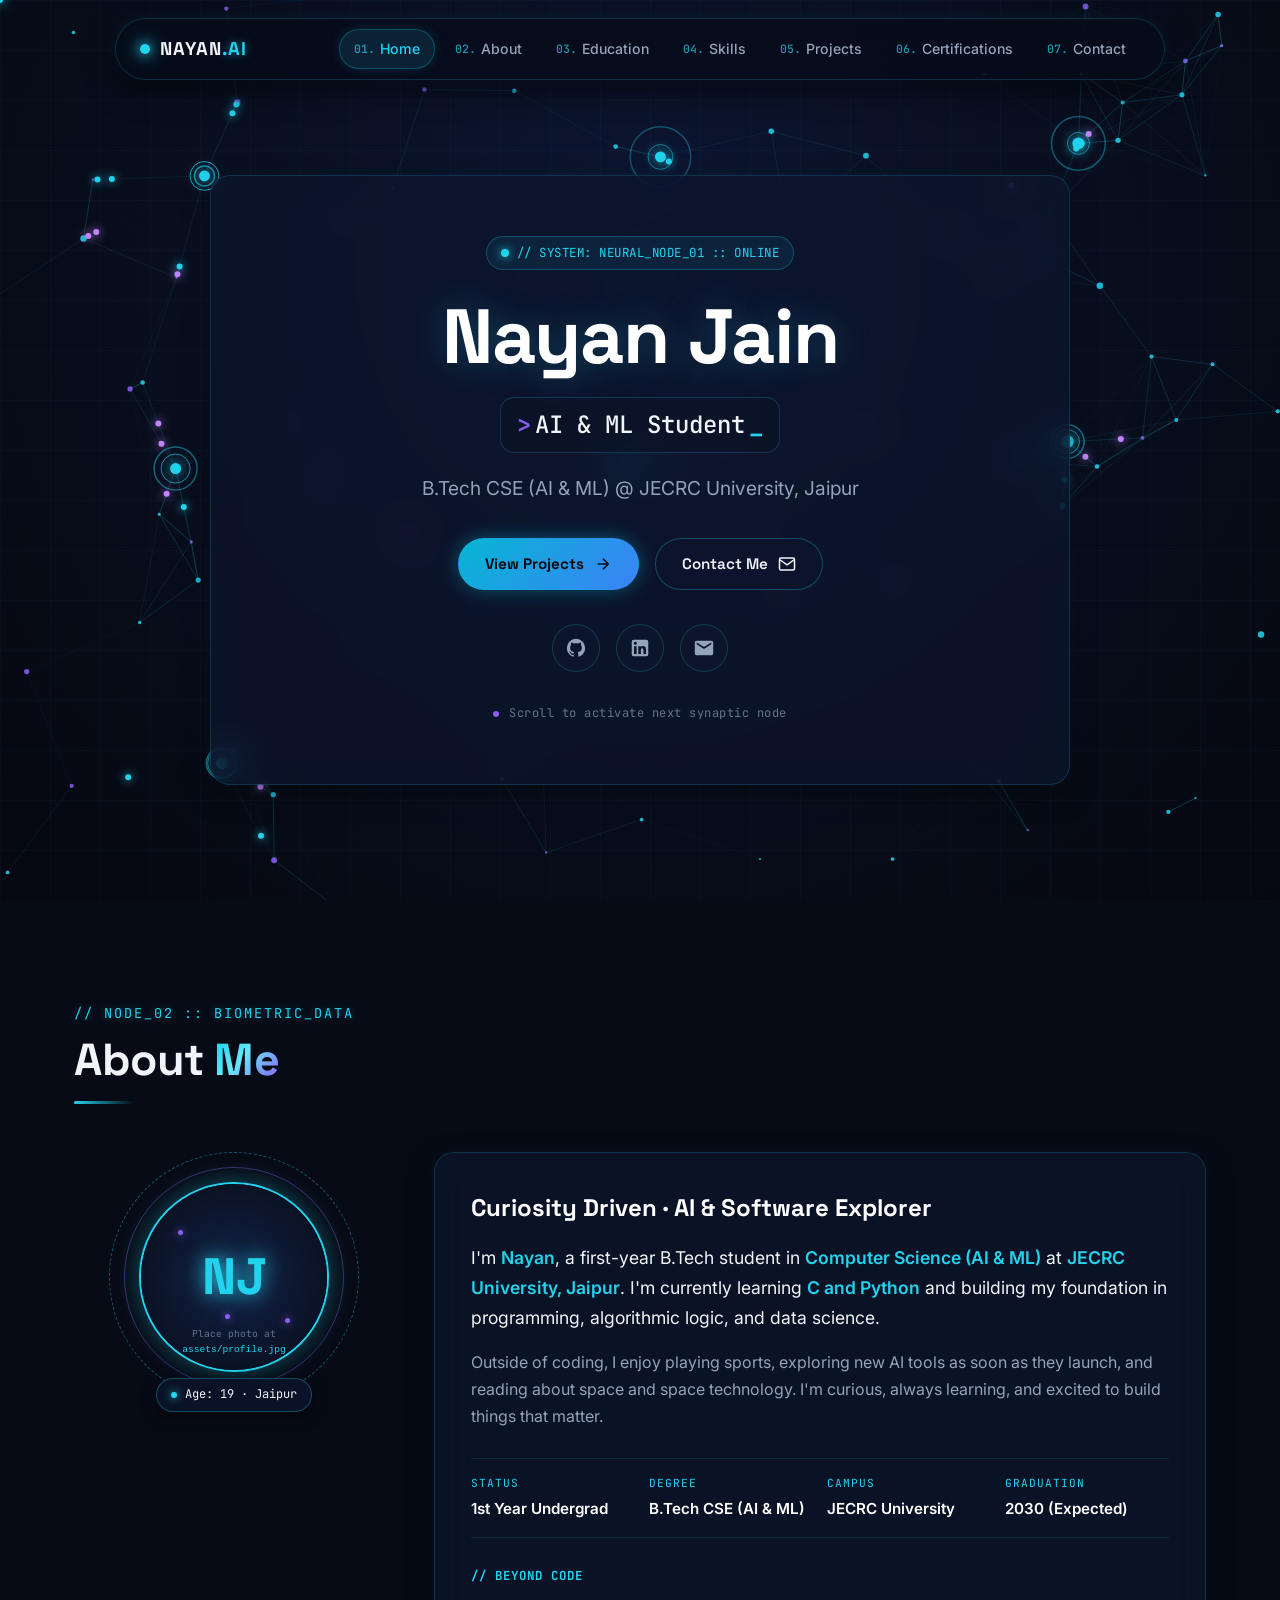
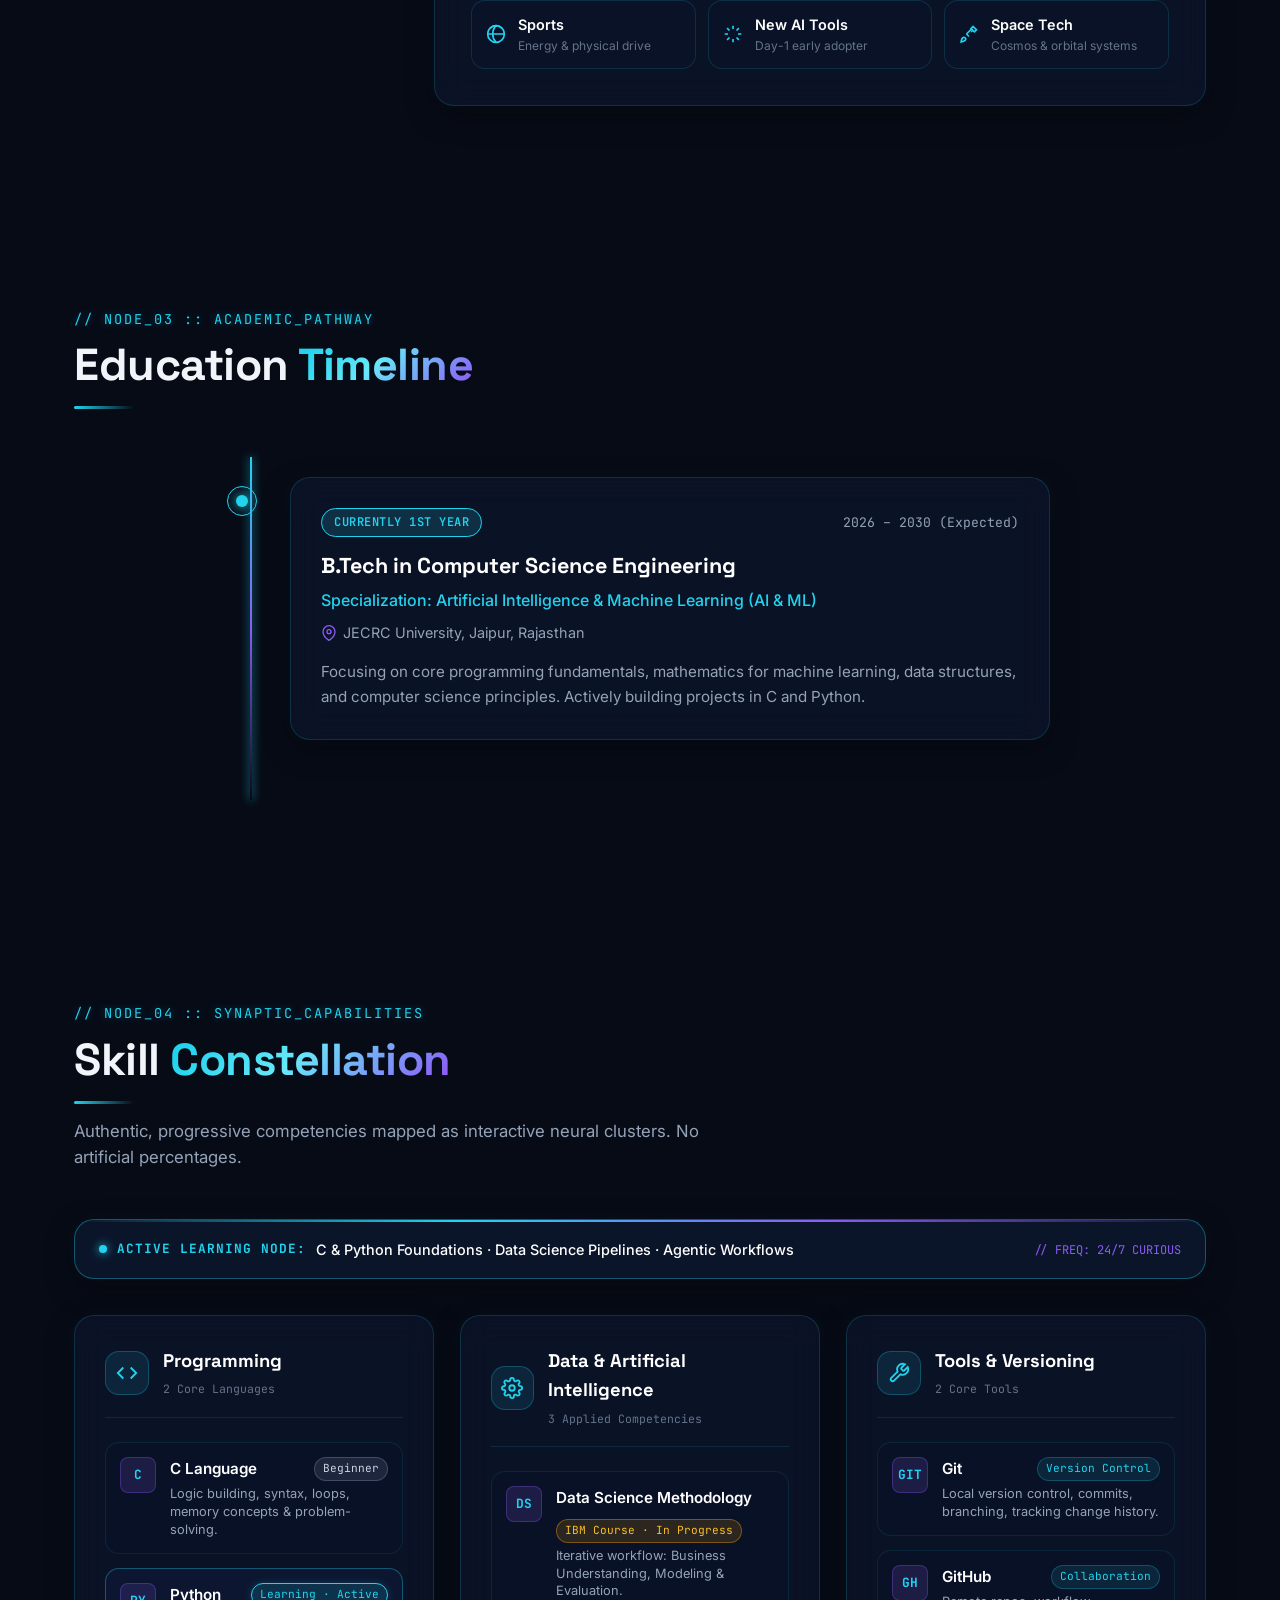
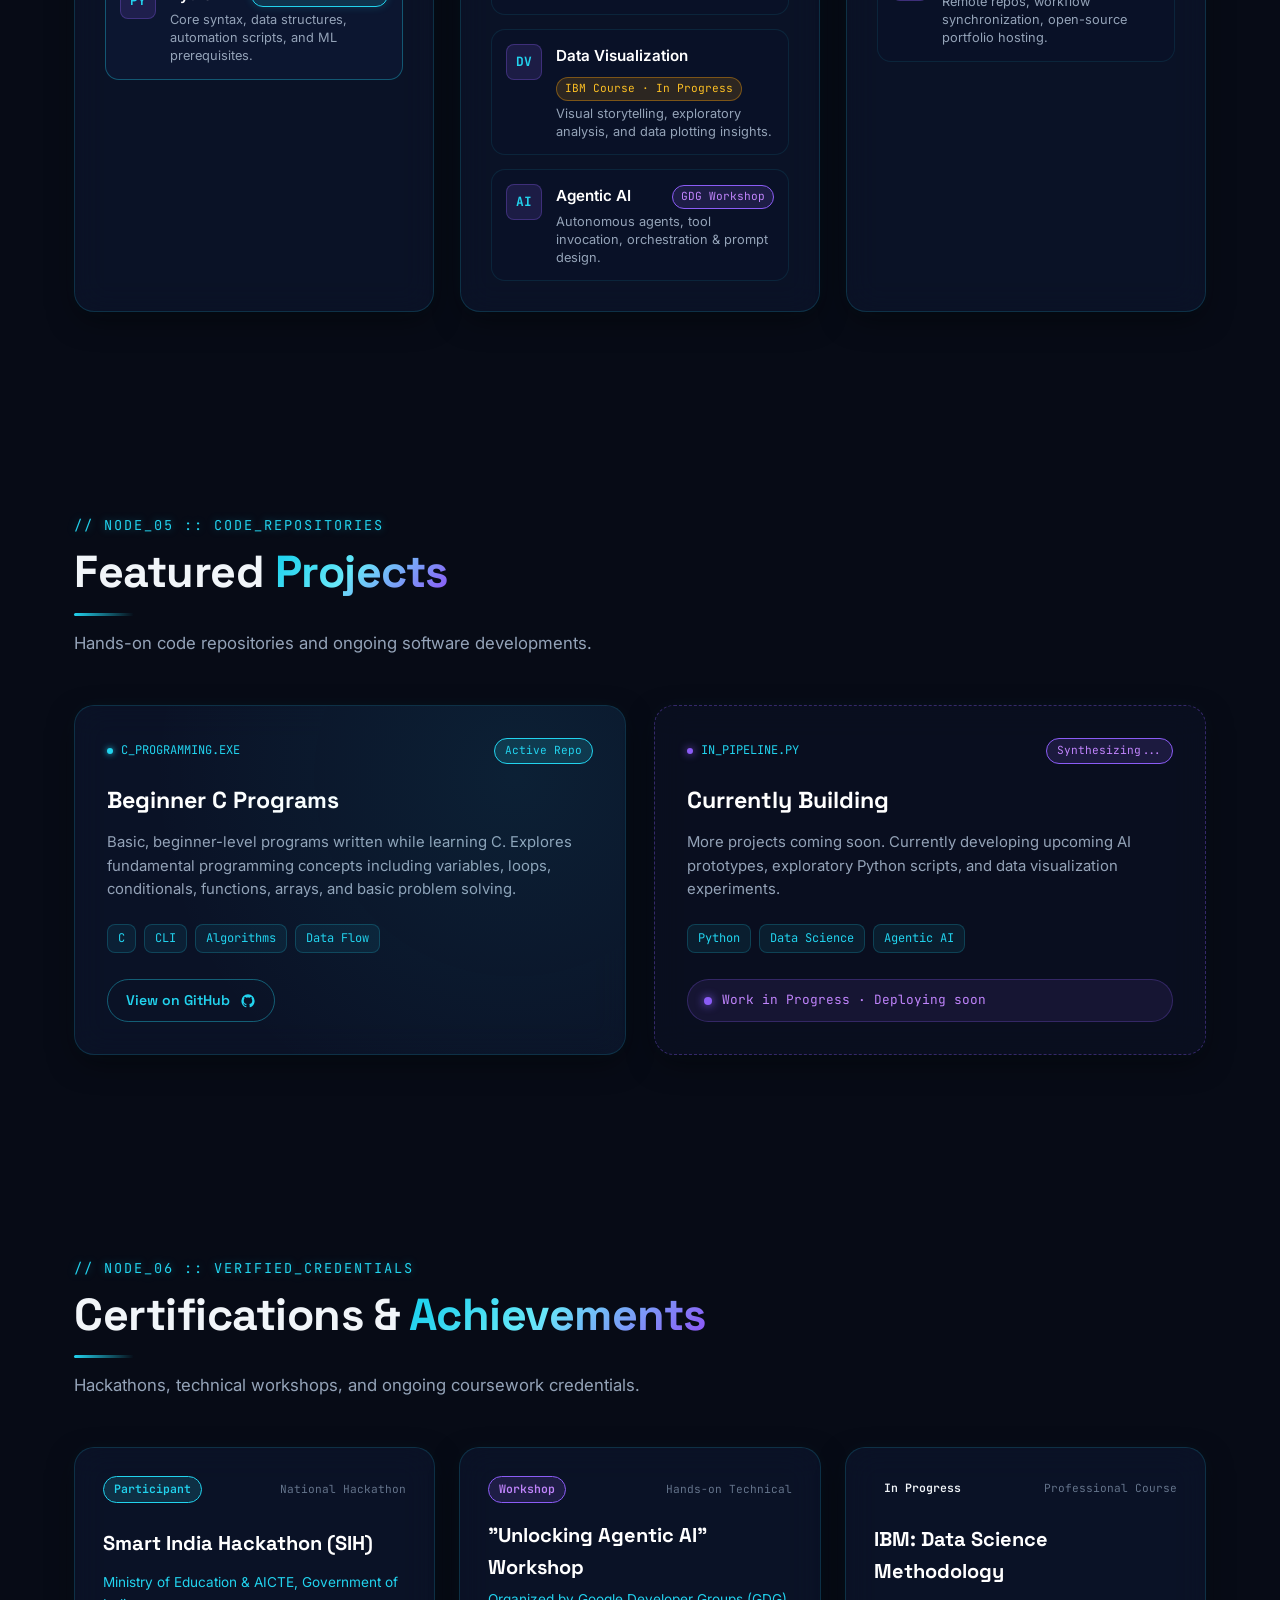
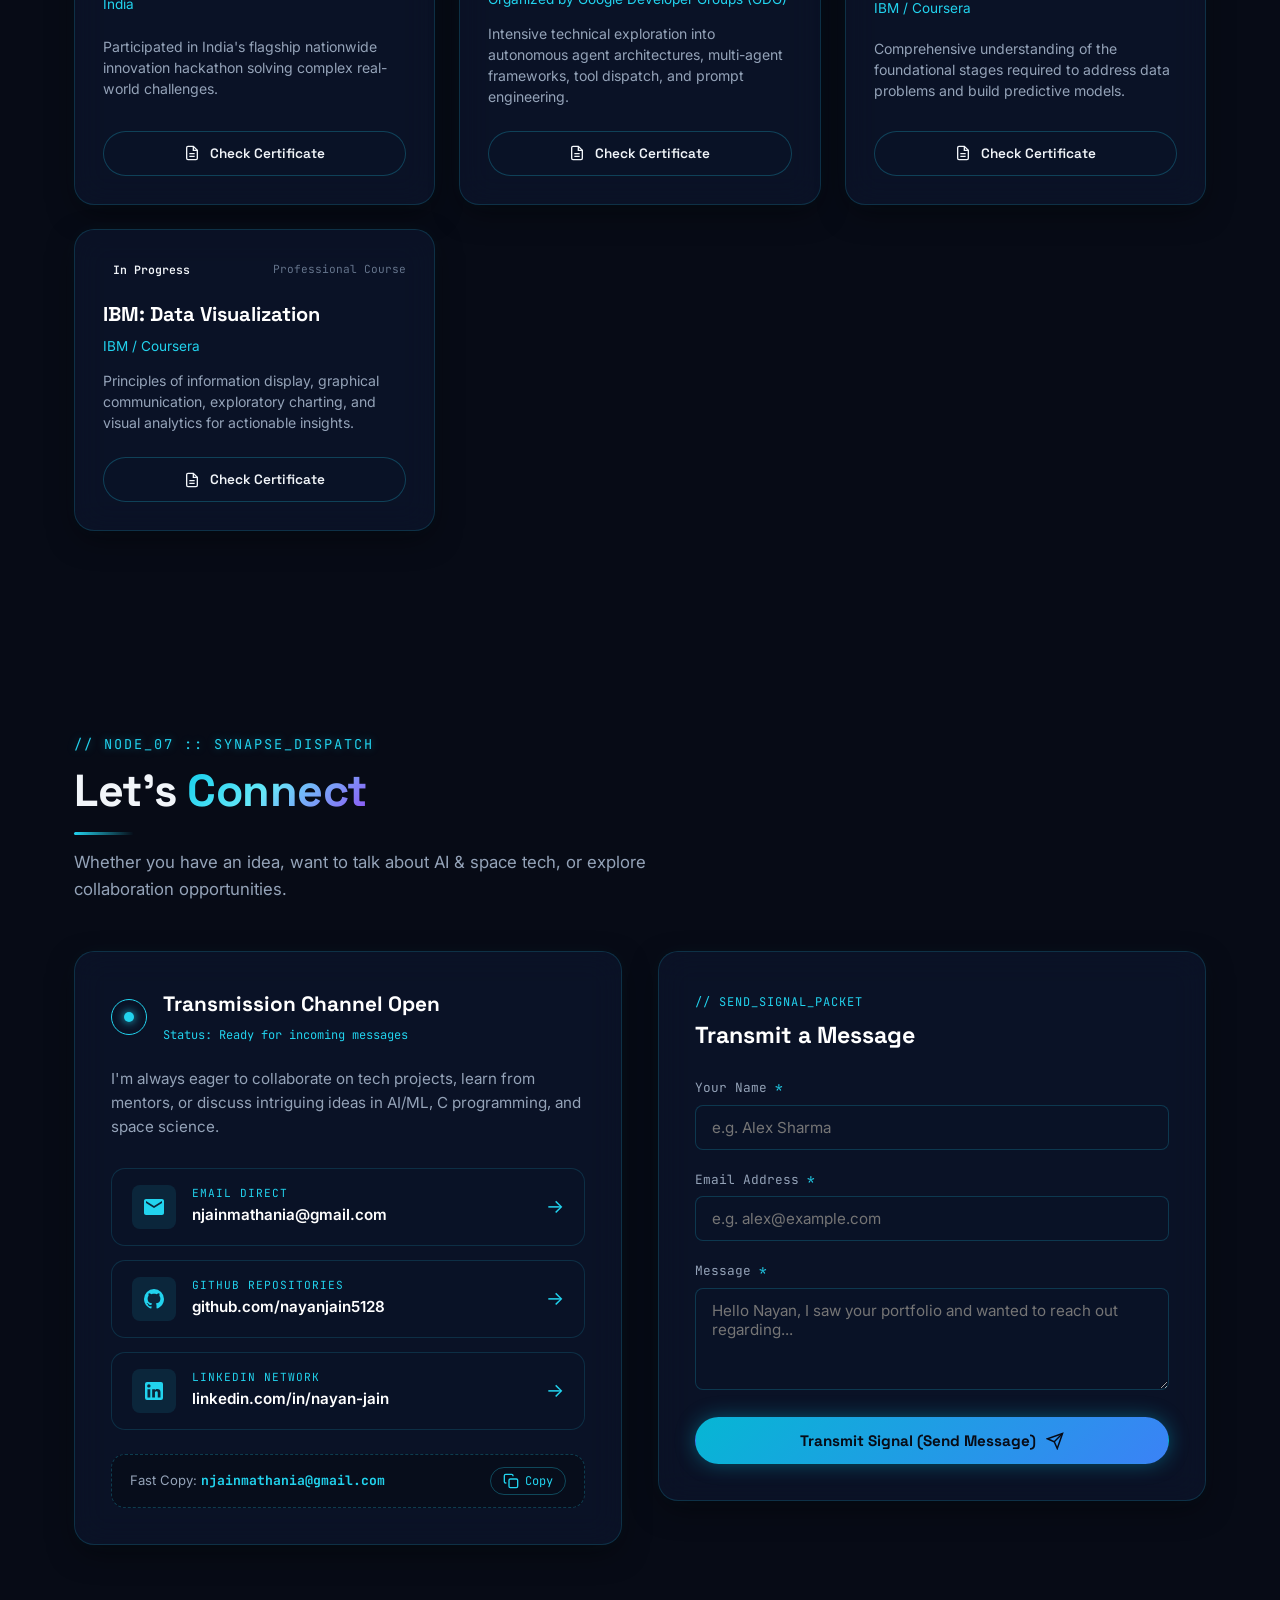
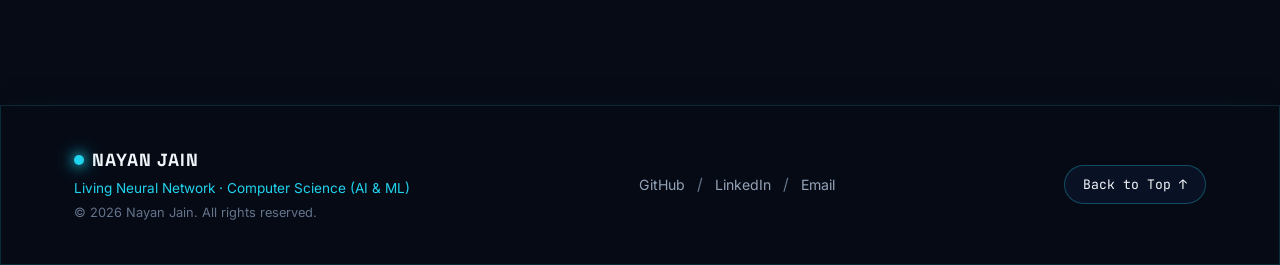
==== index.html @ 54b4a130 "Add files via upload" ====
<!DOCTYPE html>
<html lang="en">
<head>
  <meta charset="UTF-8">
  <meta name="viewport" content="width=device-width, initial-scale=1.0">
  <title>Nayan Jain | AI &amp; ML Student Portfolio</title>
  
  <!-- SEO & Meta Tags -->
  <meta name="description" content="Personal portfolio of Nayan Jain, 1st-year B.Tech CSE (AI &amp; ML) student at JECRC University, Jaipur. Exploring C, Python, Agentic AI, and Neural Networks.">
  <meta name="keywords" content="Nayan Jain, Portfolio, AI, Machine Learning, Python, C, JECRC University, Jaipur, Neural Network, Agentic AI">
  <meta name="author" content="Nayan Jain">
  <meta name="theme-color" content="#070b16">
  
  <!-- Open Graph / Facebook / LinkedIn -->
  <meta property="og:type" content="website">
  <meta property="og:url" content="https://nayanjain5128.github.io/">
  <meta property="og:title" content="Nayan Jain | AI &amp; ML Student Portfolio">
  <meta property="og:description" content="Living Neural Network Portfolio of Nayan Jain — First-year B.Tech CSE (AI &amp; ML) at JECRC University, Jaipur.">
  <meta property="og:image" content="assets/favicon.svg">

  <!-- Twitter Card -->
  <meta name="twitter:card" content="summary_large_image">
  <meta name="twitter:title" content="Nayan Jain | AI &amp; ML Student Portfolio">
  <meta name="twitter:description" content="Living Neural Network Portfolio of Nayan Jain — First-year B.Tech CSE (AI &amp; ML) at JECRC University, Jaipur.">
  <meta name="twitter:image" content="assets/favicon.svg">

  <!-- Favicon -->
  <link rel="icon" type="image/svg+xml" href="assets/favicon.svg">

  <!-- Google Fonts: Space Grotesk, Inter, JetBrains Mono -->
  <link rel="preconnect" href="https://fonts.googleapis.com">
  <link rel="preconnect" href="https://fonts.gstatic.com" crossorigin>
  <link href="https://fonts.googleapis.com/css2?family=Inter:wght@300;400;500;600;700&family=JetBrains+Mono:wght@400;500;600&family=Space+Grotesk:wght@500;600;700&display=swap" rel="stylesheet">

  <!-- Main Stylesheet -->
  <link rel="stylesheet" href="style.css">
</head>
<body class="loading-active">

  <!-- ACCESSIBILITY: Skip Link for keyboard navigation -->
  <a href="#main-content" class="skip-link">Skip to main content</a>

  <!-- PRELOADER: Nodes connect to form "NJ" initials -->
  <div id="preloader" class="preloader" role="dialog" aria-modal="true" aria-label="Loading portfolio neural matrix">
    <div class="preloader-content">
      <div class="preloader-canvas-wrapper">
        <canvas id="preloader-canvas" width="320" height="200" aria-label="Neural nodes connecting to form NJ"></canvas>
      </div>
      <div class="preloader-status">
        <span class="pulse-indicator"></span>
        <span id="preloader-text" class="status-text">INITIALIZING SYNAPTIC MATRIX...</span>
      </div>
      <div class="preloader-bar-bg">
        <div id="preloader-progress" class="preloader-progress-bar"></div>
      </div>
      <button id="skip-preloader-btn" class="skip-preloader-btn" aria-label="Skip preloader animation">Skip Intro</button>
    </div>
  </div>

  <!-- CUSTOM CURSOR (Desktop only) -->
  <div id="cursor-dot" class="cursor-dot" aria-hidden="true"></div>
  <div id="cursor-ring" class="cursor-ring" aria-hidden="true"></div>

  <!-- NEURAL BACKGROUND CANVAS -->
  <canvas id="neural-canvas" class="neural-canvas" aria-hidden="true"></canvas>

  <!-- FLOATING GLASS NAVBAR -->
  <header class="navbar-wrapper">
    <nav class="navbar glass-panel" aria-label="Main Navigation">
      <a href="#home" class="nav-brand" aria-label="Nayan Jain Portfolio Home">
        <span class="brand-neural-node" aria-hidden="true"></span>
        <span class="brand-text">NAYAN<span class="brand-accent">.AI</span></span>
      </a>

      <!-- Desktop Nav Items -->
      <ul class="nav-links" id="desktop-nav-links">
        <li><a href="#home" class="nav-link active" data-section="home"><span class="nav-index">01.</span>Home</a></li>
        <li><a href="#about" class="nav-link" data-section="about"><span class="nav-index">02.</span>About</a></li>
        <li><a href="#education" class="nav-link" data-section="education"><span class="nav-index">03.</span>Education</a></li>
        <li><a href="#skills" class="nav-link" data-section="skills"><span class="nav-index">04.</span>Skills</a></li>
        <li><a href="#projects" class="nav-link" data-section="projects"><span class="nav-index">05.</span>Projects</a></li>
        <li><a href="#certifications" class="nav-link" data-section="certifications"><span class="nav-index">06.</span>Certifications</a></li>
        <li><a href="#contact" class="nav-link" data-section="contact"><span class="nav-index">07.</span>Contact</a></li>
      </ul>

      <!-- Active Node Tracker Indicator on Navbar -->
      <div class="nav-indicator" id="nav-indicator" aria-hidden="true"></div>

      <!-- Mobile Menu Toggle Button -->
      <button id="mobile-menu-toggle" class="mobile-toggle-btn" aria-expanded="false" aria-controls="mobile-nav-menu" aria-label="Toggle navigation menu">
        <span class="hamburger-bar top-bar"></span>
        <span class="hamburger-bar mid-bar"></span>
        <span class="hamburger-bar bot-bar"></span>
      </button>
    </nav>
  </header>

  <!-- MOBILE FULL-SCREEN MENU OVERLAY -->
  <div id="mobile-nav-menu" class="mobile-menu" aria-hidden="true">
    <div class="mobile-menu-backdrop"></div>
    <div class="mobile-menu-inner">
      <div class="mobile-menu-header">
        <span class="mobile-menu-tag">// NEURAL NAVIGATION</span>
      </div>
      <ul class="mobile-links">
        <li><a href="#home" class="mobile-link" data-section="home"><span class="nav-index">01.</span>Home</a></li>
        <li><a href="#about" class="mobile-link" data-section="about"><span class="nav-index">02.</span>About Me</a></li>
        <li><a href="#education" class="mobile-link" data-section="education"><span class="nav-index">03.</span>Education</a></li>
        <li><a href="#skills" class="mobile-link" data-section="skills"><span class="nav-index">04.</span>Skills</a></li>
        <li><a href="#projects" class="mobile-link" data-section="projects"><span class="nav-index">05.</span>Projects</a></li>
        <li><a href="#certifications" class="mobile-link" data-section="certifications"><span class="nav-index">06.</span>Certifications</a></li>
        <li><a href="#contact" class="mobile-link" data-section="contact"><span class="nav-index">07.</span>Contact</a></li>
      </ul>
      <div class="mobile-menu-footer">
        <div class="mobile-socials">
          <a href="https://github.com/nayanjain5128" target="_blank" rel="noopener noreferrer" aria-label="GitHub">
            <svg class="icon" viewBox="0 0 24 24" width="20" height="20" fill="currentColor"><path d="M12 2A10 10 0 0 0 2 12c0 4.42 2.87 8.17 6.84 9.5.5.08.66-.23.66-.5v-1.69c-2.77.6-3.36-1.34-3.36-1.34-.46-1.16-1.11-1.47-1.11-1.47-.91-.62.07-.6.07-.6 1 .07 1.53 1.03 1.53 1.03.87 1.52 2.34 1.07 2.91.83.1-.65.35-1.09.63-1.34-2.22-.25-4.55-1.11-4.55-4.92 0-1.11.38-2 1.03-2.71-.1-.25-.45-1.29.1-2.64 0 0 .84-.27 2.75 1.02.79-.22 1.65-.33 2.5-.33.85 0 1.71.11 2.5.33 1.91-1.29 2.75-1.02 2.75-1.02.55 1.35.2 2.39.1 2.64.65.71 1.03 1.6 1.03 2.71 0 3.82-2.34 4.66-4.57 4.91.36.31.69.92.69 1.85V21c0 .27.16.59.67.5C19.14 20.16 22 16.42 22 12A10 10 0 0 0 12 2z"/></svg>
          </a>
          <a href="https://www.linkedin.com/in/nayan-jain-b10787413" target="_blank" rel="noopener noreferrer" aria-label="LinkedIn">
            <svg class="icon" viewBox="0 0 24 24" width="20" height="20" fill="currentColor"><path d="M19 3a2 2 0 0 1 2 2v14a2 2 0 0 1-2 2H5a2 2 0 0 1-2-2V5a2 2 0 0 1 2-2h14m-.5 15.5v-5.3a3.26 3.26 0 0 0-3.26-3.26c-.85 0-1.84.52-2.28 1.3v-1.11h-2.79v8.37h2.79v-4.93c0-.77.62-1.4 1.39-1.4a1.4 1.4 0 0 1 1.4 1.4v4.93h2.75M6.88 8.56a1.68 1.68 0 0 0 1.68-1.68c0-.93-.75-1.69-1.68-1.69a1.69 1.69 0 0 0-1.69 1.69c0 .93.76 1.68 1.69 1.68m1.39 9.94v-8.37H5.5v8.37h2.77z"/></svg>
          </a>
          <a href="mailto:njainmathania@gmail.com" aria-label="Email Nayan">
            <svg class="icon" viewBox="0 0 24 24" width="20" height="20" fill="currentColor"><path d="M20 4H4c-1.1 0-1.99.9-1.99 2L2 18c0 1.1.9 2 2 2h16c1.1 0 2-.9 2-2V6c0-1.1-.9-2-2-2zm0 4l-8 5-8-5V6l8 5 8-5v2z"/></svg>
          </a>
        </div>
        <p class="mobile-status">// JECRC UNIVERSITY · AI &amp; ML</p>
      </div>
    </div>
  </div>

  <!-- MAIN CONTENT CONTAINER -->
  <main id="main-content">

    <!-- ================================================================= -->
    <!-- 1. HOME SECTION                                                   -->
    <!-- Note: Do NOT mention achievements or certificates in this section -->
    <!-- ================================================================= -->
    <section id="home" class="section section-home" data-hub-id="home" aria-labelledby="hero-title">
      <div class="container hero-container">
        <div class="hero-content glass-panel" data-tilt>
          
          <div class="terminal-badge">
            <span class="live-pulse"></span>
            <span class="terminal-mono">// SYSTEM: NEURAL_NODE_01 :: ONLINE</span>
          </div>

          <h1 id="hero-title" class="hero-headline">
            <span class="glitch-text" data-text="Nayan Jain">Nayan Jain</span>
          </h1>

          <!-- Dynamic Typing Animation Line -->
          <div class="hero-typing-box" aria-live="polite">
            <span class="typing-prompt">&gt; </span>
            <span id="typing-text" class="typing-text">AI &amp; ML Student</span>
            <span class="typing-cursor" aria-hidden="true">_</span>
          </div>

          <!-- Hero Subtitle -->
          <p class="hero-subline">
            B.Tech CSE (AI &amp; ML) @ JECRC University, Jaipur
          </p>

          <!-- Action Buttons -->
          <div class="hero-actions">
            <a href="#projects" class="btn btn-primary magnetic-btn">
              <span class="btn-text">View Projects</span>
              <svg class="btn-icon" viewBox="0 0 24 24" width="18" height="18" fill="none" stroke="currentColor" stroke-width="2"><path d="M5 12h14M12 5l7 7-7 7"/></svg>
            </a>
            <a href="#contact" class="btn btn-secondary magnetic-btn">
              <span class="btn-text">Contact Me</span>
              <svg class="btn-icon" viewBox="0 0 24 24" width="18" height="18" fill="none" stroke="currentColor" stroke-width="2"><path d="M4 4h16c1.1 0 2 .9 2 2v12c0 1.1-.9 2-2 2H4c-1.1 0-2-.9-2-2V6c0-1.1.9-2 2-2z"/><polyline points="22,6 12,13 2,6"/></svg>
            </a>
          </div>

          <!-- Social Icon Links -->
          <div class="hero-socials">
            <a href="https://github.com/nayanjain5128" target="_blank" rel="noopener noreferrer" class="social-icon-btn" aria-label="GitHub Profile">
              <svg class="icon" viewBox="0 0 24 24" width="22" height="22" fill="currentColor"><path d="M12 2A10 10 0 0 0 2 12c0 4.42 2.87 8.17 6.84 9.5.5.08.66-.23.66-.5v-1.69c-2.77.6-3.36-1.34-3.36-1.34-.46-1.16-1.11-1.47-1.11-1.47-.91-.62.07-.6.07-.6 1 .07 1.53 1.03 1.53 1.03.87 1.52 2.34 1.07 2.91.83.1-.65.35-1.09.63-1.34-2.22-.25-4.55-1.11-4.55-4.92 0-1.11.38-2 1.03-2.71-.1-.25-.45-1.29.1-2.64 0 0 .84-.27 2.75 1.02.79-.22 1.65-.33 2.5-.33.85 0 1.71.11 2.5.33 1.91-1.29 2.75-1.02 2.75-1.02.55 1.35.2 2.39.1 2.64.65.71 1.03 1.6 1.03 2.71 0 3.82-2.34 4.66-4.57 4.91.36.31.69.92.69 1.85V21c0 .27.16.59.67.5C19.14 20.16 22 16.42 22 12A10 10 0 0 0 12 2z"/></svg>
              <span class="social-tooltip">GitHub</span>
            </a>
            <a href="https://www.linkedin.com/in/nayan-jain-b10787413" target="_blank" rel="noopener noreferrer" class="social-icon-btn" aria-label="LinkedIn Profile">
              <svg class="icon" viewBox="0 0 24 24" width="22" height="22" fill="currentColor"><path d="M19 3a2 2 0 0 1 2 2v14a2 2 0 0 1-2 2H5a2 2 0 0 1-2-2V5a2 2 0 0 1 2-2h14m-.5 15.5v-5.3a3.26 3.26 0 0 0-3.26-3.26c-.85 0-1.84.52-2.28 1.3v-1.11h-2.79v8.37h2.79v-4.93c0-.77.62-1.4 1.39-1.4a1.4 1.4 0 0 1 1.4 1.4v4.93h2.75M6.88 8.56a1.68 1.68 0 0 0 1.68-1.68c0-.93-.75-1.69-1.68-1.69a1.69 1.69 0 0 0-1.69 1.69c0 .93.76 1.68 1.69 1.68m1.39 9.94v-8.37H5.5v8.37h2.77z"/></svg>
              <span class="social-tooltip">LinkedIn</span>
            </a>
            <a href="mailto:njainmathania@gmail.com" class="social-icon-btn" aria-label="Direct Email">
              <svg class="icon" viewBox="0 0 24 24" width="22" height="22" fill="currentColor"><path d="M20 4H4c-1.1 0-1.99.9-1.99 2L2 18c0 1.1.9 2 2 2h16c1.1 0 2-.9 2-2V6c0-1.1-.9-2-2-2zm0 4l-8 5-8-5V6l8 5 8-5v2z"/></svg>
              <span class="social-tooltip">Email</span>
            </a>
          </div>

          <!-- Neural Synapse Scroll Hint -->
          <div class="scroll-synapse-hint">
            <span class="synapse-dot"></span>
            <span class="synapse-label">Scroll to activate next synaptic node</span>
          </div>
        </div>
      </div>
    </section>


    <!-- ================================================================= -->
    <!-- 2. ABOUT ME SECTION                                               -->
    <!-- ================================================================= -->
    <section id="about" class="section section-about" data-hub-id="about" aria-labelledby="about-title">
      <div class="container">
        
        <!-- Section Header -->
        <div class="section-header">
          <div class="section-tag">// NODE_02 :: BIOMETRIC_DATA</div>
          <h2 id="about-title" class="section-title">About <span class="gradient-text">Me</span></h2>
          <div class="section-line"></div>
        </div>

        <div class="about-grid">
          
          <!-- Profile Photo Placeholder with Glowing Neural Aura Ring -->
          <div class="about-photo-wrapper">
            <div class="profile-frame">
              <div class="neural-aura-ring outer-ring" aria-hidden="true"></div>
              <div class="neural-aura-ring inner-ring" aria-hidden="true"></div>
              
              <div class="profile-image-container">
                <!-- If profile.jpg is added to /assets, it replaces the avatar automatically -->
                <img id="profile-img" src="assets/profile.jpg" alt="Nayan Jain" class="profile-img" onerror="this.style.display='none'; document.getElementById('profile-fallback').style.display='flex';">
                
                <!-- Fallback Cybernetic Monogram Avatar -->
                <div id="profile-fallback" class="profile-fallback" style="display:none;" aria-label="Nayan Jain Monogram Placeholder">
                  <div class="monogram-initials">NJ</div>
                  <div class="monogram-nodes">
                    <span class="node-dot dot-1"></span>
                    <span class="node-dot dot-2"></span>
                    <span class="node-dot dot-3"></span>
                  </div>
                  <span class="avatar-tip">Place photo at <code>assets/profile.jpg</code></span>
                </div>
              </div>

              <!-- Status Tag -->
              <div class="profile-badge">
                <span class="status-pulse-cyan"></span>
                <span>Age: 19 · Jaipur</span>
              </div>
            </div>
          </div>

          <!-- Bio & Story -->
          <div class="about-card glass-panel" data-tilt>
            <h3 class="about-card-title">Curiosity Driven · AI &amp; Software Explorer</h3>
            
            <p class="about-lead">
              I'm <strong>Nayan</strong>, a first-year B.Tech student in <strong>Computer Science (AI &amp; ML)</strong> at <strong>JECRC University, Jaipur</strong>. I'm currently learning <strong>C and Python</strong> and building my foundation in programming, algorithmic logic, and data science.
            </p>
            
            <p class="about-body">
              Outside of coding, I enjoy playing sports, exploring new AI tools as soon as they launch, and reading about space and space technology. I'm curious, always learning, and excited to build things that matter.
            </p>

            <!-- Quick Specs Row -->
            <div class="specs-grid">
              <div class="spec-item">
                <span class="spec-label">STATUS</span>
                <span class="spec-val">1st Year Undergrad</span>
              </div>
              <div class="spec-item">
                <span class="spec-label">DEGREE</span>
                <span class="spec-val">B.Tech CSE (AI &amp; ML)</span>
              </div>
              <div class="spec-item">
                <span class="spec-label">CAMPUS</span>
                <span class="spec-val">JECRC University</span>
              </div>
              <div class="spec-item">
                <span class="spec-label">GRADUATION</span>
                <span class="spec-val">2030 (Expected)</span>
              </div>
            </div>

            <!-- Beyond Code: 3 Interest Chips -->
            <div class="beyond-code-section">
              <h4 class="beyond-code-title">// BEYOND CODE</h4>
              <div class="interest-chips">
                
                <div class="interest-chip">
                  <div class="chip-icon">
                    <svg viewBox="0 0 24 24" width="20" height="20" fill="none" stroke="currentColor" stroke-width="2"><circle cx="12" cy="12" r="10"/><path d="M12 2a14.5 14.5 0 0 0 0 20M2 12h20M4.93 4.93a10 10 0 0 1 14.14 0"/></svg>
                  </div>
                  <div class="chip-content">
                    <span class="chip-name">Sports</span>
                    <span class="chip-desc">Energy &amp; physical drive</span>
                  </div>
                </div>

                <div class="interest-chip">
                  <div class="chip-icon">
                    <svg viewBox="0 0 24 24" width="20" height="20" fill="none" stroke="currentColor" stroke-width="2"><path d="M12 2v4M12 18v4M4.93 4.93l2.83 2.83M16.24 16.24l2.83 2.83M2 12h4M18 12h4M4.93 19.07l2.83-2.83M16.24 7.76l2.83-2.83"/></svg>
                  </div>
                  <div class="chip-content">
                    <span class="chip-name">New AI Tools</span>
                    <span class="chip-desc">Day-1 early adopter</span>
                  </div>
                </div>

                <div class="interest-chip">
                  <div class="chip-icon">
                    <svg viewBox="0 0 24 24" width="20" height="20" fill="none" stroke="currentColor" stroke-width="2"><path d="M4.5 16.5c-1.5 1.26-2 5-2 5s3.74-.5 5-2c.71-.84.7-2.13-.09-2.91a2.18 2.18 0 0 0-2.91-.09zM12 15l-3-3m5.5-2.5l2-2M15 6l3 3M17 3l4 4-2.5 2.5-4-4L17 3z"/><path d="M9 12l6-6"/></svg>
                  </div>
                  <div class="chip-content">
                    <span class="chip-name">Space Tech</span>
                    <span class="chip-desc">Cosmos &amp; orbital systems</span>
                  </div>
                </div>

              </div>
            </div>

          </div>
        </div>

      </div>
    </section>


    <!-- ================================================================= -->
    <!-- 3. EDUCATION SECTION                                              -->
    <!-- Vertical timeline styled as connected neural nodes               -->
    <!-- ================================================================= -->
    <section id="education" class="section section-education" data-hub-id="education" aria-labelledby="education-title">
      <div class="container">
        
        <div class="section-header">
          <div class="section-tag">// NODE_03 :: ACADEMIC_PATHWAY</div>
          <h2 id="education-title" class="section-title">Education <span class="gradient-text">Timeline</span></h2>
          <div class="section-line"></div>
        </div>

        <div class="timeline-wrapper">
          <!-- Central Neural Synapse Beam -->
          <div class="timeline-beam" aria-hidden="true"></div>

          <!-- Node 1: Current B.Tech (Active) -->
          <div class="timeline-node current-node" data-tilt>
            <div class="node-marker" aria-hidden="true">
              <span class="marker-core"></span>
              <span class="marker-ripple"></span>
            </div>
            
            <div class="timeline-card glass-panel">
              <div class="timeline-card-header">
                <span class="edu-badge badge-active">CURRENTLY 1ST YEAR</span>
                <span class="edu-years">2026 – 2030 (Expected)</span>
              </div>
              <h3 class="edu-degree">B.Tech in Computer Science Engineering</h3>
              <h4 class="edu-specialization">Specialization: Artificial Intelligence &amp; Machine Learning (AI &amp; ML)</h4>
              <p class="edu-institution">
                <svg class="inline-icon" viewBox="0 0 24 24" width="16" height="16" fill="none" stroke="currentColor" stroke-width="2"><path d="M21 10c0 7-9 13-9 13s-9-6-9-13a9 9 0 0 1 18 0z"/><circle cx="12" cy="10" r="3"/></svg>
                JECRC University, Jaipur, Rajasthan
              </p>
              <div class="edu-description">
                Focusing on core programming fundamentals, mathematics for machine learning, data structures, and computer science principles. Actively building projects in C and Python.
              </div>
            </div>
          </div>

          <!-- OPTIONAL SECONDARY EDUCATION NODES (Configurable via script.js flag) -->
          <!-- Node 2: Class 12th (Senior Secondary) -->
          <div id="edu-node-12th" class="timeline-node optional-node" style="display: none;" data-tilt>
            <div class="node-marker" aria-hidden="true">
              <span class="marker-core"></span>
            </div>
            <div class="timeline-card glass-panel">
              <div class="timeline-card-header">
                <span class="edu-badge badge-past">COMPLETED</span>
                <span class="edu-years" id="edu-12th-year">Senior Secondary (12th)</span>
              </div>
              <h3 class="edu-degree" id="edu-12th-title">Class XII — Science (PCM)</h3>
              <p class="edu-institution" id="edu-12th-school">Senior Secondary School</p>
              <div class="edu-description" id="edu-12th-desc">
                Core subjects: Physics, Chemistry, Mathematics, and Computer Science.
              </div>
            </div>
          </div>

          <!-- Node 3: Class 10th (Secondary) -->
          <div id="edu-node-10th" class="timeline-node optional-node" style="display: none;" data-tilt>
            <div class="node-marker" aria-hidden="true">
              <span class="marker-core"></span>
            </div>
            <div class="timeline-card glass-panel">
              <div class="timeline-card-header">
                <span class="edu-badge badge-past">COMPLETED</span>
                <span class="edu-years" id="edu-10th-year">Secondary (10th)</span>
              </div>
              <h3 class="edu-degree" id="edu-10th-title">Class X — Secondary Education</h3>
              <p class="edu-institution" id="edu-10th-school">High School</p>
              <div class="edu-description" id="edu-10th-desc">
                Foundational sciences, mathematics, and analytical aptitude.
              </div>
            </div>
          </div>

        </div>

      </div>
    </section>


    <!-- ================================================================= -->
    <!-- 4. SKILLS SECTION                                                 -->
    <!-- Interactive skill constellation / node cluster (No fake %)       -->
    <!-- ================================================================= -->
    <section id="skills" class="section section-skills" data-hub-id="skills" aria-labelledby="skills-title">
      <div class="container">
        
        <div class="section-header">
          <div class="section-tag">// NODE_04 :: SYNAPTIC_CAPABILITIES</div>
          <h2 id="skills-title" class="section-title">Skill <span class="gradient-text">Constellation</span></h2>
          <div class="section-line"></div>
          <p class="section-subtitle">
            Authentic, progressive competencies mapped as interactive neural clusters. No artificial percentages.
          </p>
        </div>

        <!-- Highlighted Active Neural Synapse: Currently Learning -->
        <div class="learning-banner glass-panel">
          <div class="learning-banner-glow" aria-hidden="true"></div>
          <div class="learning-banner-left">
            <span class="live-pulse"></span>
            <span class="learning-title">ACTIVE LEARNING NODE:</span>
            <span class="learning-subjects">C &amp; Python Foundations · Data Science Pipelines · Agentic Workflows</span>
          </div>
          <div class="learning-banner-right">
            <span class="neural-frequency-tag">// FREQ: 24/7 CURIOUS</span>
          </div>
        </div>

        <!-- Constellation Clusters Grid -->
        <div class="skills-clusters-grid">

          <!-- CLUSTER 1: Programming Languages -->
          <div class="skill-cluster glass-panel" data-tilt>
            <div class="cluster-header">
              <div class="cluster-icon">
                <svg viewBox="0 0 24 24" width="22" height="22" fill="none" stroke="currentColor" stroke-width="2"><polyline points="16 18 22 12 16 6"/><polyline points="8 6 2 12 8 18"/></svg>
              </div>
              <div class="cluster-meta">
                <h3 class="cluster-name">Programming</h3>
                <span class="cluster-count">2 Core Languages</span>
              </div>
            </div>

            <div class="skills-nodes-list">
              
              <!-- C Language Node -->
              <div class="skill-node" tabindex="0">
                <div class="node-icon-symbol">C</div>
                <div class="node-info">
                  <div class="node-name-row">
                    <span class="node-name">C Language</span>
                    <span class="node-level-badge level-beginner">Beginner</span>
                  </div>
                  <p class="node-desc">Logic building, syntax, loops, memory concepts &amp; problem-solving.</p>
                </div>
              </div>

              <!-- Python Node -->
              <div class="skill-node active-learning-node" tabindex="0">
                <div class="node-icon-symbol">PY</div>
                <div class="node-info">
                  <div class="node-name-row">
                    <span class="node-name">Python</span>
                    <span class="node-level-badge level-learning">Learning · Active</span>
                  </div>
                  <p class="node-desc">Core syntax, data structures, automation scripts, and ML prerequisites.</p>
                </div>
              </div>

            </div>
          </div>

          <!-- CLUSTER 2: Data & AI -->
          <div class="skill-cluster glass-panel" data-tilt>
            <div class="cluster-header">
              <div class="cluster-icon">
                <svg viewBox="0 0 24 24" width="22" height="22" fill="none" stroke="currentColor" stroke-width="2"><circle cx="12" cy="12" r="3"/><path d="M19.4 15a1.65 1.65 0 0 0 .33 1.82l.06.06a2 2 0 0 1 0 2.83 2 2 0 0 1-2.83 0l-.06-.06a1.65 1.65 0 0 0-1.82-.33 1.65 1.65 0 0 0-1 1.51V21a2 2 0 0 1-2 2 2 2 0 0 1-2-2v-.09A1.65 1.65 0 0 0 9 19.4a1.65 1.65 0 0 0-1.82.33l-.06.06a2 2 0 0 1-2.83 0 2 2 0 0 1 0-2.83l.06-.06a1.65 1.65 0 0 0 .33-1.82 1.65 1.65 0 0 0-1.51-1H3a2 2 0 0 1-2-2 2 2 0 0 1 2-2h.09A1.65 1.65 0 0 0 4.6 9a1.65 1.65 0 0 0-.33-1.82l-.06-.06a2 2 0 0 1 0-2.83 2 2 0 0 1 2.83 0l.06.06a1.65 1.65 0 0 0 1.82.33H9a1.65 1.65 0 0 0 1-1.51V3a2 2 0 0 1 2-2 2 2 0 0 1 2 2v.09a1.65 1.65 0 0 0 1 1.51 1.65 1.65 0 0 0 1.82-.33l.06-.06a2 2 0 0 1 2.83 0 2 2 0 0 1 0 2.83l-.06.06a1.65 1.65 0 0 0-.33 1.82V9a1.65 1.65 0 0 0 1.51 1H21a2 2 0 0 1 2 2 2 2 0 0 1-2 2h-.09a1.65 1.65 0 0 0-1.51 1z"/></svg>
              </div>
              <div class="cluster-meta">
                <h3 class="cluster-name">Data &amp; Artificial Intelligence</h3>
                <span class="cluster-count">3 Applied Competencies</span>
              </div>
            </div>

            <div class="skills-nodes-list">
              
              <!-- Data Science Methodology -->
              <div class="skill-node" tabindex="0">
                <div class="node-icon-symbol">DS</div>
                <div class="node-info">
                  <div class="node-name-row">
                    <span class="node-name">Data Science Methodology</span>
                    <span class="node-level-badge level-progress">IBM Course · In Progress</span>
                  </div>
                  <p class="node-desc">Iterative workflow: Business Understanding, Modeling &amp; Evaluation.</p>
                </div>
              </div>

              <!-- Data Visualization -->
              <div class="skill-node" tabindex="0">
                <div class="node-icon-symbol">DV</div>
                <div class="node-info">
                  <div class="node-name-row">
                    <span class="node-name">Data Visualization</span>
                    <span class="node-level-badge level-progress">IBM Course · In Progress</span>
                  </div>
                  <p class="node-desc">Visual storytelling, exploratory analysis, and data plotting insights.</p>
                </div>
              </div>

              <!-- Agentic AI Workshop -->
              <div class="skill-node" tabindex="0">
                <div class="node-icon-symbol">AI</div>
                <div class="node-info">
                  <div class="node-name-row">
                    <span class="node-name">Agentic AI</span>
                    <span class="node-level-badge level-workshop">GDG Workshop</span>
                  </div>
                  <p class="node-desc">Autonomous agents, tool invocation, orchestration &amp; prompt design.</p>
                </div>
              </div>

            </div>
          </div>

          <!-- CLUSTER 3: Developer Tools -->
          <div class="skill-cluster glass-panel" data-tilt>
            <div class="cluster-header">
              <div class="cluster-icon">
                <svg viewBox="0 0 24 24" width="22" height="22" fill="none" stroke="currentColor" stroke-width="2"><path d="M14.7 6.3a1 1 0 0 0 0 1.4l1.6 1.6a1 1 0 0 0 1.4 0l3.77-3.77a6 6 0 0 1-7.94 7.94l-6.91 6.91a2.12 2.12 0 0 1-3-3l6.91-6.91a6 6 0 0 1 7.94-7.94l-3.76 3.76z"/></svg>
              </div>
              <div class="cluster-meta">
                <h3 class="cluster-name">Tools &amp; Versioning</h3>
                <span class="cluster-count">2 Core Tools</span>
              </div>
            </div>

            <div class="skills-nodes-list">
              
              <!-- Git -->
              <div class="skill-node" tabindex="0">
                <div class="node-icon-symbol">GIT</div>
                <div class="node-info">
                  <div class="node-name-row">
                    <span class="node-name">Git</span>
                    <span class="node-level-badge level-tool">Version Control</span>
                  </div>
                  <p class="node-desc">Local version control, commits, branching, tracking change history.</p>
                </div>
              </div>

              <!-- GitHub -->
              <div class="skill-node" tabindex="0">
                <div class="node-icon-symbol">GH</div>
                <div class="node-info">
                  <div class="node-name-row">
                    <span class="node-name">GitHub</span>
                    <span class="node-level-badge level-tool">Collaboration</span>
                  </div>
                  <p class="node-desc">Remote repos, workflow synchronization, open-source portfolio hosting.</p>
                </div>
              </div>

            </div>
          </div>

        </div>

      </div>
    </section>


    <!-- ================================================================= -->
    <!-- 5. PROJECTS SECTION                                               -->
    <!-- Easily extendable project cards with modular HTML structure       -->
    <!-- ================================================================= -->
    <section id="projects" class="section section-projects" data-hub-id="projects" aria-labelledby="projects-title">
      <div class="container">
        
        <div class="section-header">
          <div class="section-tag">// NODE_05 :: CODE_REPOSITORIES</div>
          <h2 id="projects-title" class="section-title">Featured <span class="gradient-text">Projects</span></h2>
          <div class="section-line"></div>
          <p class="section-subtitle">
            Hands-on code repositories and ongoing software developments.
          </p>
        </div>

        <div class="projects-grid">
          
          <!-- PROJECT CARD 1: Beginner C Programs -->
          <article class="project-card glass-panel" data-tilt>
            <div class="card-glow-overlay" aria-hidden="true"></div>
            
            <div class="project-card-header">
              <div class="project-terminal-tag">
                <span class="tag-dot"></span>
                <span>C_PROGRAMMING.EXE</span>
              </div>
              <span class="project-status-badge badge-active">Active Repo</span>
            </div>

            <h3 class="project-title">Beginner C Programs</h3>
            
            <p class="project-description">
              Basic, beginner-level programs written while learning C. Explores fundamental programming concepts including variables, loops, conditionals, functions, arrays, and basic problem solving.
            </p>

            <div class="project-tech-stack">
              <span class="tech-tag">C</span>
              <span class="tech-tag">CLI</span>
              <span class="tech-tag">Algorithms</span>
              <span class="tech-tag">Data Flow</span>
            </div>

            <div class="project-actions">
              <a href="https://github.com/nayanjain5128" target="_blank" rel="noopener noreferrer" class="btn btn-outline" aria-label="View Beginner C Programs on GitHub">
                <span>View on GitHub</span>
                <svg viewBox="0 0 24 24" width="16" height="16" fill="currentColor"><path d="M12 2A10 10 0 0 0 2 12c0 4.42 2.87 8.17 6.84 9.5.5.08.66-.23.66-.5v-1.69c-2.77.6-3.36-1.34-3.36-1.34-.46-1.16-1.11-1.47-1.11-1.47-.91-.62.07-.6.07-.6 1 .07 1.53 1.03 1.53 1.03.87 1.52 2.34 1.07 2.91.83.1-.65.35-1.09.63-1.34-2.22-.25-4.55-1.11-4.55-4.92 0-1.11.38-2 1.03-2.71-.1-.25-.45-1.29.1-2.64 0 0 .84-.27 2.75 1.02.79-.22 1.65-.33 2.5-.33.85 0 1.71.11 2.5.33 1.91-1.29 2.75-1.02 2.75-1.02.55 1.35.2 2.39.1 2.64.65.71 1.03 1.6 1.03 2.71 0 3.82-2.34 4.66-4.57 4.91.36.31.69.92.69 1.85V21c0 .27.16.59.67.5C19.14 20.16 22 16.42 22 12A10 10 0 0 0 12 2z"/></svg>
              </a>
            </div>
          </article>


          <!-- PROJECT CARD 2: Currently Building Placeholder -->
          <article class="project-card glass-panel card-pulsing-placeholder" data-tilt>
            <div class="card-pulse-scanner" aria-hidden="true"></div>
            
            <div class="project-card-header">
              <div class="project-terminal-tag">
                <span class="tag-dot pulse-violet"></span>
                <span>IN_PIPELINE.PY</span>
              </div>
              <span class="project-status-badge badge-pulsing">Synthesizing...</span>
            </div>

            <h3 class="project-title">Currently Building</h3>
            
            <p class="project-description">
              More projects coming soon. Currently developing upcoming AI prototypes, exploratory Python scripts, and data visualization experiments.
            </p>

            <div class="project-tech-stack">
              <span class="tech-tag">Python</span>
              <span class="tech-tag">Data Science</span>
              <span class="tech-tag">Agentic AI</span>
            </div>

            <div class="project-actions">
              <div class="building-indicator">
                <span class="radar-ping"></span>
                <span class="building-text">Work in Progress · Deploying soon</span>
              </div>
            </div>
          </article>


          <!-- ================================================================= -->
          <!-- HOW TO ADD A NEW PROJECT CARD:                                    -->
          <!-- Copy the block below, paste it here, and edit title, description,  -->
          <!-- tech-tags, and GitHub / live demo links!                          -->
          <!--                                                                   -->
          <!-- <article class="project-card glass-panel" data-tilt>              -->
          <!--   <div class="card-glow-overlay" aria-hidden="true"></div>        -->
          <!--   <div class="project-card-header">                              -->
          <!--     <div class="project-terminal-tag">                            -->
          <!--       <span class="tag-dot"></span>                               -->
          <!--       <span>PROJECT_NAME.PY</span>                                -->
          <!--     </div>                                                        -->
          <!--     <span class="project-status-badge badge-active">Live</span>    -->
          <!--   </div>                                                          -->
          <!--   <h3 class="project-title">Your Project Title</h3>               -->
          <!--   <p class="project-description">Description of project...</p>    -->
          <!--   <div class="project-tech-stack">                                -->
          <!--     <span class="tech-tag">Python</span>                          -->
          <!--     <span class="tech-tag">Pandas</span>                          -->
          <!--   </div>                                                          -->
          <!--   <div class="project-actions">                                   -->
          <!--     <a href="YOUR_LINK" target="_blank" class="btn btn-outline">   -->
          <!--       <span>View Repo</span>                                      -->
          <!--     </a>                                                          -->
          <!--   </div>                                                          -->
          <!-- </article>                                                         -->
          <!-- ================================================================= -->

        </div>

      </div>
    </section>


    <!-- ================================================================= -->
    <!-- 6. CERTIFICATIONS AND ACHIEVEMENTS SECTION                        -->
    <!-- Uses /certificates directory with dynamic existence validation    -->
    <!-- ================================================================= -->
    <section id="certifications" class="section section-certifications" data-hub-id="certifications" aria-labelledby="certs-title">
      <div class="container">
        
        <div class="section-header">
          <div class="section-tag">// NODE_06 :: VERIFIED_CREDENTIALS</div>
          <h2 id="certs-title" class="section-title">Certifications &amp; <span class="gradient-text">Achievements</span></h2>
          <div class="section-line"></div>
          <p class="section-subtitle">
            Hackathons, technical workshops, and ongoing coursework credentials.
          </p>
        </div>

        <div class="certifications-grid">
          
          <!-- CERT 1: Smart India Hackathon (SIH) -->
          <div class="cert-card glass-panel" data-cert-id="sih" data-tilt>
            <div class="cert-header">
              <span class="cert-badge badge-cyan">Participant</span>
              <span class="cert-type-tag">National Hackathon</span>
            </div>
            
            <h3 class="cert-title">Smart India Hackathon (SIH)</h3>
            <p class="cert-issuer">Ministry of Education &amp; AICTE, Government of India</p>
            <p class="cert-desc">
              Participated in India's flagship nationwide innovation hackathon solving complex real-world challenges.
            </p>

            <div class="cert-action">
              <button type="button" class="btn cert-btn" data-cert-target="sih" aria-label="View Smart India Hackathon Certificate">
                <svg viewBox="0 0 24 24" width="16" height="16" fill="none" stroke="currentColor" stroke-width="2"><path d="M14 2H6a2 2 0 0 0-2 2v16a2 2 0 0 0 2 2h12a2 2 0 0 0 2-2V8z"/><polyline points="14 2 14 8 20 8"/><line x1="16" y1="13" x2="8" y2="13"/><line x1="16" y1="17" x2="8" y2="17"/></svg>
                <span class="cert-btn-text">Check Certificate</span>
              </button>
            </div>
          </div>

          <!-- CERT 2: "Unlocking Agentic AI" Workshop by GDG -->
          <div class="cert-card glass-panel" data-cert-id="agentic-ai" data-tilt>
            <div class="cert-header">
              <span class="cert-badge badge-violet">Workshop</span>
              <span class="cert-type-tag">Hands-on Technical</span>
            </div>
            
            <h3 class="cert-title">"Unlocking Agentic AI" Workshop</h3>
            <p class="cert-issuer">Organized by Google Developer Groups (GDG)</p>
            <p class="cert-desc">
              Intensive technical exploration into autonomous agent architectures, multi-agent frameworks, tool dispatch, and prompt engineering.
            </p>

            <div class="cert-action">
              <button type="button" class="btn cert-btn" data-cert-target="agentic-ai" aria-label="View Agentic AI Certificate">
                <svg viewBox="0 0 24 24" width="16" height="16" fill="none" stroke="currentColor" stroke-width="2"><path d="M14 2H6a2 2 0 0 0-2 2v16a2 2 0 0 0 2 2h12a2 2 0 0 0 2-2V8z"/><polyline points="14 2 14 8 20 8"/><line x1="16" y1="13" x2="8" y2="13"/><line x1="16" y1="17" x2="8" y2="17"/></svg>
                <span class="cert-btn-text">Check Certificate</span>
              </button>
            </div>
          </div>

          <!-- CERT 3: IBM Data Science Methodology -->
          <div class="cert-card glass-panel" data-cert-id="ibm-data-science-methodology" data-tilt>
            <div class="cert-header">
              <span class="cert-badge badge-progress">In Progress</span>
              <span class="cert-type-tag">Professional Course</span>
            </div>
            
            <h3 class="cert-title">IBM: Data Science Methodology</h3>
            <p class="cert-issuer">IBM / Coursera</p>
            <p class="cert-desc">
              Comprehensive understanding of the foundational stages required to address data problems and build predictive models.
            </p>

            <div class="cert-action">
              <button type="button" class="btn cert-btn" data-cert-target="ibm-data-science-methodology" aria-label="View IBM Data Science Methodology Certificate">
                <svg viewBox="0 0 24 24" width="16" height="16" fill="none" stroke="currentColor" stroke-width="2"><path d="M14 2H6a2 2 0 0 0-2 2v16a2 2 0 0 0 2 2h12a2 2 0 0 0 2-2V8z"/><polyline points="14 2 14 8 20 8"/><line x1="16" y1="13" x2="8" y2="13"/><line x1="16" y1="17" x2="8" y2="17"/></svg>
                <span class="cert-btn-text">Check Certificate</span>
              </button>
            </div>
          </div>

          <!-- CERT 4: IBM Data Visualization -->
          <div class="cert-card glass-panel" data-cert-id="ibm-data-visualization" data-tilt>
            <div class="cert-header">
              <span class="cert-badge badge-progress">In Progress</span>
              <span class="cert-type-tag">Professional Course</span>
            </div>
            
            <h3 class="cert-title">IBM: Data Visualization</h3>
            <p class="cert-issuer">IBM / Coursera</p>
            <p class="cert-desc">
              Principles of information display, graphical communication, exploratory charting, and visual analytics for actionable insights.
            </p>

            <div class="cert-action">
              <button type="button" class="btn cert-btn" data-cert-target="ibm-data-visualization" aria-label="View IBM Data Visualization Certificate">
                <svg viewBox="0 0 24 24" width="16" height="16" fill="none" stroke="currentColor" stroke-width="2"><path d="M14 2H6a2 2 0 0 0-2 2v16a2 2 0 0 0 2 2h12a2 2 0 0 0 2-2V8z"/><polyline points="14 2 14 8 20 8"/><line x1="16" y1="13" x2="8" y2="13"/><line x1="16" y1="17" x2="8" y2="17"/></svg>
                <span class="cert-btn-text">Check Certificate</span>
              </button>
            </div>
          </div>

        </div>

        <!-- Missing Certificate Notification Toast -->
        <div id="cert-toast" class="cert-toast" role="alert" aria-live="polite">
          <svg viewBox="0 0 24 24" width="20" height="20" fill="none" stroke="currentColor" stroke-width="2"><circle cx="12" cy="12" r="10"/><line x1="12" y1="8" x2="12" y2="12"/><line x1="12" y1="16" x2="12.01" y2="16"/></svg>
          <span id="cert-toast-msg">Certificate file coming soon!</span>
        </div>

      </div>
    </section>


    <!-- ================================================================= -->
    <!-- 7. CONTACT SECTION                                                -->
    <!-- Includes form validation, pre-filled mailto, and large socials    -->
    <!-- ================================================================= -->
    <section id="contact" class="section section-contact" data-hub-id="contact" aria-labelledby="contact-title">
      <div class="container">
        
        <div class="section-header">
          <div class="section-tag">// NODE_07 :: SYNAPSE_DISPATCH</div>
          <h2 id="contact-title" class="section-title">Let's <span class="gradient-text">Connect</span></h2>
          <div class="section-line"></div>
          <p class="section-subtitle">
            Whether you have an idea, want to talk about AI &amp; space tech, or explore collaboration opportunities.
          </p>
        </div>

        <div class="contact-grid">
          
          <!-- Left Column: Direct Connection Channels -->
          <div class="contact-info-panel glass-panel" data-tilt>
            
            <div class="signal-header">
              <span class="signal-radar" aria-hidden="true">
                <span class="radar-wave"></span>
                <span class="radar-dot"></span>
              </span>
              <div>
                <h3 class="signal-title">Transmission Channel Open</h3>
                <span class="signal-status">Status: Ready for incoming messages</span>
              </div>
            </div>

            <p class="contact-lead-text">
              I'm always eager to collaborate on tech projects, learn from mentors, or discuss intriguing ideas in AI/ML, C programming, and space science.
            </p>

            <!-- Large Social & Channel Links -->
            <div class="large-channels-list">
              
              <!-- Email Card -->
              <a href="mailto:njainmathania@gmail.com" class="channel-card" aria-label="Send direct email to njainmathania@gmail.com">
                <div class="channel-icon-box">
                  <svg viewBox="0 0 24 24" width="24" height="24" fill="currentColor"><path d="M20 4H4c-1.1 0-1.99.9-1.99 2L2 18c0 1.1.9 2 2 2h16c1.1 0 2-.9 2-2V6c0-1.1-.9-2-2-2zm0 4l-8 5-8-5V6l8 5 8-5v2z"/></svg>
                </div>
                <div class="channel-details">
                  <span class="channel-label">EMAIL DIRECT</span>
                  <span class="channel-value">njainmathania@gmail.com</span>
                </div>
                <div class="channel-arrow" aria-hidden="true">→</div>
              </a>

              <!-- GitHub Card -->
              <a href="https://github.com/nayanjain5128" target="_blank" rel="noopener noreferrer" class="channel-card" aria-label="Visit Nayan Jain on GitHub">
                <div class="channel-icon-box">
                  <svg viewBox="0 0 24 24" width="24" height="24" fill="currentColor"><path d="M12 2A10 10 0 0 0 2 12c0 4.42 2.87 8.17 6.84 9.5.5.08.66-.23.66-.5v-1.69c-2.77.6-3.36-1.34-3.36-1.34-.46-1.16-1.11-1.47-1.11-1.47-.91-.62.07-.6.07-.6 1 .07 1.53 1.03 1.53 1.03.87 1.52 2.34 1.07 2.91.83.1-.65.35-1.09.63-1.34-2.22-.25-4.55-1.11-4.55-4.92 0-1.11.38-2 1.03-2.71-.1-.25-.45-1.29.1-2.64 0 0 .84-.27 2.75 1.02.79-.22 1.65-.33 2.5-.33.85 0 1.71.11 2.5.33 1.91-1.29 2.75-1.02 2.75-1.02.55 1.35.2 2.39.1 2.64.65.71 1.03 1.6 1.03 2.71 0 3.82-2.34 4.66-4.57 4.91.36.31.69.92.69 1.85V21c0 .27.16.59.67.5C19.14 20.16 22 16.42 22 12A10 10 0 0 0 12 2z"/></svg>
                </div>
                <div class="channel-details">
                  <span class="channel-label">GITHUB REPOSITORIES</span>
                  <span class="channel-value">github.com/nayanjain5128</span>
                </div>
                <div class="channel-arrow" aria-hidden="true">→</div>
              </a>

              <!-- LinkedIn Card -->
              <a href="https://www.linkedin.com/in/nayan-jain-b10787413" target="_blank" rel="noopener noreferrer" class="channel-card" aria-label="Connect with Nayan Jain on LinkedIn">
                <div class="channel-icon-box">
                  <svg viewBox="0 0 24 24" width="24" height="24" fill="currentColor"><path d="M19 3a2 2 0 0 1 2 2v14a2 2 0 0 1-2 2H5a2 2 0 0 1-2-2V5a2 2 0 0 1 2-2h14m-.5 15.5v-5.3a3.26 3.26 0 0 0-3.26-3.26c-.85 0-1.84.52-2.28 1.3v-1.11h-2.79v8.37h2.79v-4.93c0-.77.62-1.4 1.39-1.4a1.4 1.4 0 0 1 1.4 1.4v4.93h2.75M6.88 8.56a1.68 1.68 0 0 0 1.68-1.68c0-.93-.75-1.69-1.68-1.69a1.69 1.69 0 0 0-1.69 1.69c0 .93.76 1.68 1.69 1.68m1.39 9.94v-8.37H5.5v8.37h2.77z"/></svg>
                </div>
                <div class="channel-details">
                  <span class="channel-label">LINKEDIN NETWORK</span>
                  <span class="channel-value">linkedin.com/in/nayan-jain</span>
                </div>
                <div class="channel-arrow" aria-hidden="true">→</div>
              </a>

            </div>

            <!-- Copy Email Quick Action -->
            <div class="copy-email-bar">
              <span class="copy-text">Fast Copy: <strong>njainmathania@gmail.com</strong></span>
              <button type="button" id="copy-email-btn" class="copy-btn" aria-label="Copy email address to clipboard">
                <svg viewBox="0 0 24 24" width="16" height="16" fill="none" stroke="currentColor" stroke-width="2"><rect x="9" y="9" width="13" height="13" rx="2" ry="2"/><path d="M5 15H4a2 2 0 0 1-2-2V4a2 2 0 0 1 2-2h9a2 2 0 0 1 2 2v1"/></svg>
                <span id="copy-btn-text">Copy</span>
              </button>
            </div>

          </div>

          <!-- Right Column: Interactive Contact Form -->
          <div class="contact-form-panel glass-panel" data-tilt>
            
            <div class="form-header">
              <span class="form-tag">// SEND_SIGNAL_PACKET</span>
              <h3 class="form-title">Transmit a Message</h3>
            </div>

            <!-- 
              ==================================================================
              CONTACT FORM INSTRUCTION:
              Since this site is fully static with no backend, this form validates
              user input and immediately prepares a pre-filled mailto: email client link.
              
              TO SWITCH TO FORMSPREE:
              1. Register a free endpoint at https://formspree.io/
              2. Change the form attributes:
                 <form action="https://formspree.io/f/YOUR_ENDPOINT_ID" method="POST">
              3. Set `useFormspree: true` in script.js (detailed comment included).
              ==================================================================
            -->
            <form id="contact-form" class="neural-form" novalidate>
              
              <!-- Sender Name -->
              <div class="form-group">
                <label for="contact-name" class="form-label">
                  Your Name <span class="required-star">*</span>
                </label>
                <div class="input-wrapper">
                  <input type="text" id="contact-name" name="name" class="form-input" placeholder="e.g. Alex Sharma" required autocomplete="name">
                  <span class="input-glow-line" aria-hidden="true"></span>
                </div>
                <span class="error-feedback" id="name-error">Please enter your name.</span>
              </div>

              <!-- Sender Email -->
              <div class="form-group">
                <label for="contact-email" class="form-label">
                  Email Address <span class="required-star">*</span>
                </label>
                <div class="input-wrapper">
                  <input type="email" id="contact-email" name="email" class="form-input" placeholder="e.g. alex@example.com" required autocomplete="email">
                  <span class="input-glow-line" aria-hidden="true"></span>
                </div>
                <span class="error-feedback" id="email-error">Please enter a valid email address.</span>
              </div>

              <!-- Message Content -->
              <div class="form-group">
                <label for="contact-message" class="form-label">
                  Message <span class="required-star">*</span>
                </label>
                <div class="input-wrapper">
                  <textarea id="contact-message" name="message" class="form-input form-textarea" rows="4" placeholder="Hello Nayan, I saw your portfolio and wanted to reach out regarding..." required></textarea>
                  <span class="input-glow-line" aria-hidden="true"></span>
                </div>
                <span class="error-feedback" id="message-error">Please enter a message.</span>
              </div>

              <!-- Submit Button -->
              <button type="submit" id="submit-btn" class="btn btn-primary btn-block magnetic-btn">
                <span class="btn-text">Transmit Signal (Send Message)</span>
                <svg class="btn-icon" viewBox="0 0 24 24" width="18" height="18" fill="none" stroke="currentColor" stroke-width="2"><line x1="22" y1="2" x2="11" y2="13"/><polygon points="22 2 15 22 11 13 2 9 22 2"/></svg>
              </button>

              <!-- Form Success Message Banner -->
              <div id="form-success-banner" class="form-success-banner" style="display: none;" role="status">
                <div class="success-icon">
                  <svg viewBox="0 0 24 24" width="24" height="24" fill="none" stroke="#22d3ee" stroke-width="2"><path d="M22 11.08V12a10 10 0 1 1-5.93-9.14"/><polyline points="22 4 12 14.01 9 11.01"/></svg>
                </div>
                <div class="success-text">
                  <strong>Synapse Dispatched!</strong>
                  <p>Your mail client has been opened with your pre-filled message to <code>njainmathania@gmail.com</code>.</p>
                </div>
              </div>

            </form>

          </div>

        </div>

      </div>
    </section>

  </main>

  <!-- FOOTER -->
  <footer class="footer glass-panel">
    <div class="container footer-container">
      
      <div class="footer-left">
        <div class="footer-brand">
          <span class="brand-neural-node" aria-hidden="true"></span>
          <span class="brand-text">NAYAN JAIN</span>
        </div>
        <p class="footer-tagline">Living Neural Network · Computer Science (AI &amp; ML)</p>
        <p class="footer-copy">&copy; 2026 Nayan Jain. All rights reserved.</p>
      </div>

      <div class="footer-center">
        <ul class="footer-socials" aria-label="Social profiles">
          <li><a href="https://github.com/nayanjain5128" target="_blank" rel="noopener noreferrer" aria-label="GitHub">GitHub</a></li>
          <li><span class="sep">/</span></li>
          <li><a href="https://www.linkedin.com/in/nayan-jain-b10787413" target="_blank" rel="noopener noreferrer" aria-label="LinkedIn">LinkedIn</a></li>
          <li><span class="sep">/</span></li>
          <li><a href="mailto:njainmathania@gmail.com" aria-label="Email">Email</a></li>
        </ul>
      </div>

      <div class="footer-right">
        <!-- Back to Top Button: Triggers neural pulse animation and scrolls to top -->
        <button id="back-to-top-btn" class="back-to-top-btn" aria-label="Back to top of page">
          <span class="btn-top-text">Back to Top</span>
          <span class="top-arrow-icon" aria-hidden="true">↑</span>
        </button>
      </div>

    </div>
  </footer>

  <!-- Emergency 4-Second Preloader Failsafe -->
  <script>
    setTimeout(function() {
      try {
        var preloader = document.getElementById('preloader');
        if (preloader && !preloader.classList.contains('preloader-hidden')) {
          preloader.classList.add('preloader-hidden');
          setTimeout(function() { preloader.style.display = 'none'; }, 600);
        }
        document.body.classList.remove('loading-active');
      } catch(e) {
        console.error('Preloader failsafe trigger error:', e);
      }
    }, 4000);
  </script>

  <!-- Main JavaScript File -->
  <script src="script.js"></script>
</body>
</html>
---- style.css ----
/* ==========================================================================
   NEURAL NETWORK PORTFOLIO - NAYAN JAIN
   Color Palette:
     - Base: Deep Navy/Near-Black (#070b16)
     - Accent Primary: Electric Cyan (#22d3ee)
     - Accent Secondary: Soft Violet (#8b5cf6)
     - Text Primary: Off-White (#f1f5f9)
     - Text Muted: Slate (#94a3b8)
   ========================================================================== */

:root {
  --bg-deep: #070b16;
  --bg-surface: #0b1329;
  --bg-card: rgba(13, 22, 45, 0.72);
  --bg-card-hover: rgba(18, 30, 60, 0.85);
  --bg-panel-border: rgba(34, 211, 238, 0.16);
  --bg-panel-border-hover: rgba(34, 211, 238, 0.45);
  
  --cyan-primary: #22d3ee;
  --cyan-glow: rgba(34, 211, 238, 0.35);
  --cyan-subtle: rgba(34, 211, 238, 0.08);

  --violet-secondary: #8b5cf6;
  --violet-glow: rgba(139, 92, 246, 0.35);
  --violet-subtle: rgba(139, 92, 246, 0.08);

  --text-main: #f1f5f9;
  --text-muted: #94a3b8;
  --text-dim: #64748b;

  --font-display: 'Space Grotesk', -apple-system, BlinkMacSystemFont, 'Segoe UI', sans-serif;
  --font-body: 'Inter', -apple-system, BlinkMacSystemFont, 'Segoe UI', Roboto, sans-serif;
  --font-mono: 'JetBrains Mono', 'Fira Code', monospace;

  --radius-sm: 8px;
  --radius-md: 14px;
  --radius-lg: 20px;
  --radius-full: 9999px;

  --shadow-glass: 0 10px 30px -5px rgba(0, 0, 0, 0.5), 0 0 20px -5px rgba(34, 211, 238, 0.08);
  --shadow-glow: 0 0 25px rgba(34, 211, 238, 0.25);
  --transition-fast: 0.2s cubic-bezier(0.16, 1, 0.3, 1);
  --transition-smooth: 0.35s cubic-bezier(0.16, 1, 0.3, 1);
  --transition-spring: 0.5s cubic-bezier(0.34, 1.56, 0.64, 1);
}

/* ==========================================================================
   GLOBAL RESET & BASE
   ========================================================================== */
*, *::before, *::after {
  box-sizing: border-box;
  margin: 0;
  padding: 0;
  min-width: 0;
}

html {
  scroll-behavior: smooth;
  color-scheme: dark;
  font-size: 16px;
  background-color: var(--bg-deep);
  overflow-x: hidden;
  max-width: 100vw;
}

body {
  background-color: var(--bg-deep);
  color: var(--text-main);
  font-family: var(--font-body);
  line-height: 1.6;
  position: relative;
  min-height: 100vh;
  overflow-x: hidden;
  max-width: 100vw;
  -webkit-font-smoothing: antialiased;
  -moz-osx-font-smoothing: grayscale;
}

body.loading-active {
  overflow: hidden;
}

/* Accessible Skip Link */
.skip-link {
  position: absolute;
  top: -60px;
  left: 20px;
  background: var(--cyan-primary);
  color: #070b16;
  padding: 10px 20px;
  font-family: var(--font-mono);
  font-weight: 600;
  border-radius: var(--radius-sm);
  z-index: 10000;
  transition: top var(--transition-fast);
  text-decoration: none;
}

.skip-link:focus {
  top: 20px;
  outline: 3px solid #fff;
}

/* Focus Visible Styling */
:focus-visible {
  outline: 2px solid var(--cyan-primary);
  outline-offset: 4px;
}

/* Layout Container */
.container {
  width: 100%;
  max-width: 1180px;
  margin-left: auto;
  margin-right: auto;
  padding-left: 24px;
  padding-right: 24px;
}

/* ==========================================================================
   NEURAL CANVAS (Background)
   ========================================================================== */
.neural-canvas {
  position: fixed;
  top: 0;
  left: 0;
  width: 100%;
  height: 100%;
  z-index: 0;
  pointer-events: none;
  background: radial-gradient(circle at 50% 30%, #0d1633 0%, #070b16 75%, #050811 100%);
}

/* Ambient Subtle Grid */
body::before {
  content: "";
  position: fixed;
  inset: 0;
  background-image: 
    linear-gradient(rgba(34, 211, 238, 0.03) 1px, transparent 1px),
    linear-gradient(90deg, rgba(34, 211, 238, 0.03) 1px, transparent 1px);
  background-size: 50px 50px;
  z-index: 1;
  pointer-events: none;
}

main {
  position: relative;
  z-index: 10;
}

/* ==========================================================================
   CUSTOM CURSOR (Desktop only)
   ========================================================================== */
.cursor-dot {
  position: fixed;
  top: 0;
  left: 0;
  width: 6px;
  height: 6px;
  background-color: var(--cyan-primary);
  border-radius: 50%;
  pointer-events: none;
  z-index: 9999;
  transform: translate(-50%, -50%);
  box-shadow: 0 0 10px var(--cyan-primary), 0 0 20px var(--cyan-primary);
  transition: opacity 0.2s ease;
}

.cursor-ring {
  position: fixed;
  top: 0;
  left: 0;
  width: 32px;
  height: 32px;
  border: 1.5px solid rgba(34, 211, 238, 0.55);
  border-radius: 50%;
  pointer-events: none;
  z-index: 9998;
  transform: translate(-50%, -50%);
  transition: width 0.2s ease, height 0.2s ease, border-color 0.2s ease, background-color 0.2s ease;
}

.cursor-ring.cursor-hover {
  width: 52px;
  height: 52px;
  border-color: var(--cyan-primary);
  background-color: rgba(34, 211, 238, 0.08);
}

.cursor-ring.cursor-active {
  width: 24px;
  height: 24px;
  border-color: var(--violet-secondary);
}

@media (hover: none) or (pointer: coarse), (max-width: 768px) {
  .cursor-dot, .cursor-ring {
    display: none !important;
  }
}

/* ==========================================================================
   PRELOADER
   ========================================================================== */
.preloader {
  position: fixed;
  inset: 0;
  background-color: #070b16;
  z-index: 10001;
  display: flex;
  align-items: center;
  justify-content: center;
  transition: opacity 0.6s cubic-bezier(0.16, 1, 0.3, 1), visibility 0.6s;
}

.preloader.preloader-hidden {
  opacity: 0;
  visibility: hidden;
  pointer-events: none;
}

.preloader-content {
  display: flex;
  flex-direction: column;
  align-items: center;
  text-align: center;
  padding: 30px;
  max-width: 420px;
  width: 90%;
}

.preloader-canvas-wrapper {
  position: relative;
  width: 300px;
  height: 180px;
  margin-bottom: 20px;
}

#preloader-canvas {
  width: 100%;
  height: 100%;
  display: block;
}

.preloader-status {
  display: flex;
  align-items: center;
  gap: 10px;
  margin-bottom: 16px;
}

.pulse-indicator {
  width: 8px;
  height: 8px;
  border-radius: 50%;
  background-color: var(--cyan-primary);
  box-shadow: 0 0 10px var(--cyan-primary);
  animation: pulse-ring 1.5s infinite;
}

.status-text {
  font-family: var(--font-mono);
  font-size: 0.85rem;
  letter-spacing: 1.5px;
  color: var(--cyan-primary);
  text-shadow: 0 0 8px rgba(34, 211, 238, 0.5);
}

.preloader-bar-bg {
  width: 100%;
  height: 3px;
  background: rgba(34, 211, 238, 0.15);
  border-radius: var(--radius-full);
  overflow: hidden;
  margin-bottom: 16px;
}

.preloader-progress-bar {
  height: 100%;
  width: 0%;
  background: linear-gradient(90deg, var(--cyan-primary), var(--violet-secondary));
  box-shadow: 0 0 10px var(--cyan-primary);
  transition: width 0.1s linear;
}

.skip-preloader-btn {
  background: transparent;
  border: 1px solid rgba(148, 163, 184, 0.3);
  color: var(--text-muted);
  font-family: var(--font-mono);
  font-size: 0.75rem;
  padding: 6px 14px;
  border-radius: var(--radius-full);
  cursor: pointer;
  transition: all var(--transition-fast);
}

.skip-preloader-btn:hover {
  color: var(--cyan-primary);
  border-color: var(--cyan-primary);
  background: rgba(34, 211, 238, 0.05);
}

/* ==========================================================================
   GLASSMORPHISM PANELS & UI COMMON
   ========================================================================== */
.glass-panel {
  background: var(--bg-card);
  backdrop-filter: blur(16px);
  -webkit-backdrop-filter: blur(16px);
  border: 1px solid var(--bg-panel-border);
  border-radius: var(--radius-lg);
  box-shadow: var(--shadow-glass);
  position: relative;
  transition: transform var(--transition-smooth), border-color var(--transition-smooth), box-shadow var(--transition-smooth);
}

.glass-panel:hover {
  border-color: var(--bg-panel-border-hover);
  box-shadow: 0 12px 36px -5px rgba(0, 0, 0, 0.6), 0 0 25px -5px rgba(34, 211, 238, 0.15);
}

/* Section Common Structure */
.section {
  padding-top: 100px;
  padding-bottom: 100px;
  position: relative;
  width: 100%;
}

.section-header {
  margin-bottom: 48px;
  text-align: left;
}

.section-tag {
  font-family: var(--font-mono);
  font-size: 0.85rem;
  color: var(--cyan-primary);
  letter-spacing: 2px;
  margin-bottom: 8px;
  display: inline-block;
  text-shadow: 0 0 8px rgba(34, 211, 238, 0.4);
}

.section-title {
  font-family: var(--font-display);
  font-size: clamp(2rem, 4vw, 2.8rem);
  font-weight: 700;
  color: var(--text-main);
  letter-spacing: -0.5px;
  line-height: 1.2;
}

.gradient-text {
  background: linear-gradient(135deg, var(--cyan-primary) 10%, #67e8f9 45%, var(--violet-secondary) 95%);
  -webkit-background-clip: text;
  background-clip: text;
  -webkit-text-fill-color: transparent;
}

.section-line {
  width: 60px;
  height: 3px;
  background: linear-gradient(90deg, var(--cyan-primary), transparent);
  border-radius: var(--radius-full);
  margin-top: 14px;
}

.section-subtitle {
  color: var(--text-muted);
  font-size: 1.05rem;
  max-width: 650px;
  margin-top: 14px;
}

/* ==========================================================================
   BUTTONS & LINKS
   ========================================================================== */
.btn {
  display: inline-flex;
  align-items: center;
  justify-content: center;
  gap: 10px;
  padding: 13px 26px;
  font-family: var(--font-display);
  font-size: 0.95rem;
  font-weight: 600;
  text-decoration: none;
  border-radius: var(--radius-full);
  cursor: pointer;
  border: 1px solid transparent;
  transition: all var(--transition-fast);
  position: relative;
  overflow: hidden;
  user-select: none;
}

.btn-primary {
  background: linear-gradient(135deg, #06b6d4, #3b82f6);
  color: #070b16;
  font-weight: 700;
  box-shadow: 0 0 20px rgba(6, 182, 212, 0.4);
}

.btn-primary:hover {
  background: linear-gradient(135deg, #22d3ee, #60a5fa);
  transform: translateY(-2px);
  box-shadow: 0 0 30px rgba(34, 211, 238, 0.6);
}

.btn-secondary {
  background: rgba(13, 22, 45, 0.65);
  color: var(--text-main);
  border-color: rgba(34, 211, 238, 0.3);
  backdrop-filter: blur(10px);
}

.btn-secondary:hover {
  border-color: var(--cyan-primary);
  background: rgba(34, 211, 238, 0.1);
  color: #fff;
  transform: translateY(-2px);
  box-shadow: 0 0 20px rgba(34, 211, 238, 0.2);
}

.btn-outline {
  background: transparent;
  color: var(--cyan-primary);
  border-color: rgba(34, 211, 238, 0.4);
  font-size: 0.88rem;
  padding: 9px 18px;
}

.btn-outline:hover {
  border-color: var(--cyan-primary);
  background: rgba(34, 211, 238, 0.12);
  transform: translateY(-2px);
  box-shadow: 0 0 15px rgba(34, 211, 238, 0.25);
}

.btn-block {
  width: 100%;
}

/* ==========================================================================
   NAVBAR (Floating Glass Bar)
   ========================================================================== */
.navbar-wrapper {
  position: fixed;
  top: 18px;
  left: 0;
  right: 0;
  z-index: 1000;
  display: flex;
  justify-content: center;
  padding: 0 20px;
}

.navbar {
  width: 100%;
  max-width: 1050px;
  height: 62px;
  padding: 0 24px;
  display: flex;
  align-items: center;
  justify-content: space-between;
  border-radius: var(--radius-full);
  background: rgba(7, 12, 26, 0.82);
  backdrop-filter: blur(20px);
  -webkit-backdrop-filter: blur(20px);
  border: 1px solid rgba(34, 211, 238, 0.18);
  box-shadow: 0 10px 30px rgba(0, 0, 0, 0.6), 0 0 15px rgba(34, 211, 238, 0.08);
}

.nav-brand {
  display: flex;
  align-items: center;
  gap: 10px;
  text-decoration: none;
  font-family: var(--font-display);
  font-weight: 700;
  font-size: 1.15rem;
  color: var(--text-main);
  letter-spacing: 1px;
}

.brand-neural-node {
  width: 10px;
  height: 10px;
  border-radius: 50%;
  background: var(--cyan-primary);
  box-shadow: 0 0 12px var(--cyan-primary), 0 0 20px var(--cyan-primary);
  position: relative;
}

.brand-accent {
  color: var(--cyan-primary);
  text-shadow: 0 0 10px rgba(34, 211, 238, 0.6);
}

.nav-links {
  display: flex;
  align-items: center;
  list-style: none;
  gap: 6px;
}

.nav-link {
  text-decoration: none;
  color: var(--text-muted);
  font-family: var(--font-body);
  font-size: 0.88rem;
  font-weight: 500;
  padding: 8px 14px;
  border-radius: var(--radius-full);
  transition: all var(--transition-fast);
  display: flex;
  align-items: center;
  gap: 5px;
}

.nav-index {
  font-family: var(--font-mono);
  font-size: 0.72rem;
  color: var(--cyan-primary);
  opacity: 0.7;
}

.nav-link:hover {
  color: #fff;
  background: rgba(34, 211, 238, 0.08);
}

.nav-link.active {
  color: var(--cyan-primary);
  background: rgba(34, 211, 238, 0.12);
  border: 1px solid rgba(34, 211, 238, 0.25);
  box-shadow: 0 0 12px rgba(34, 211, 238, 0.15);
}

.nav-indicator {
  display: none;
}

/* Mobile Toggle */
.mobile-toggle-btn {
  display: none;
  flex-direction: column;
  justify-content: center;
  align-items: center;
  gap: 5px;
  width: 40px;
  height: 40px;
  min-width: 40px;
  flex-shrink: 0;
  background: rgba(13, 22, 45, 0.7);
  border: 1px solid rgba(34, 211, 238, 0.3);
  border-radius: var(--radius-sm);
  cursor: pointer;
  padding: 8px;
}

.hamburger-bar {
  display: block;
  width: 100%;
  height: 2px;
  background: var(--cyan-primary);
  border-radius: 2px;
  transition: transform 0.3s ease, opacity 0.3s ease;
}

.mobile-toggle-btn.menu-open .top-bar {
  transform: translateY(7px) rotate(45deg);
}
.mobile-toggle-btn.menu-open .mid-bar {
  opacity: 0;
}
.mobile-toggle-btn.menu-open .bot-bar {
  transform: translateY(-7px) rotate(-45deg);
}

/* Mobile Fullscreen Menu */
.mobile-menu {
  position: fixed;
  inset: 0;
  z-index: 999;
  display: flex;
  flex-direction: column;
  justify-content: center;
  opacity: 0;
  visibility: hidden;
  pointer-events: none;
  transition: opacity 0.3s ease, visibility 0.3s ease;
}

.mobile-menu.menu-active {
  opacity: 1;
  visibility: visible;
  pointer-events: auto;
}

.mobile-menu-backdrop {
  position: absolute;
  inset: 0;
  background: rgba(7, 11, 22, 0.96);
  backdrop-filter: blur(25px);
  -webkit-backdrop-filter: blur(25px);
}

.mobile-menu-inner {
  position: relative;
  z-index: 2;
  padding: 40px 30px;
  display: flex;
  flex-direction: column;
  align-items: center;
}

.mobile-menu-header {
  margin-bottom: 24px;
}

.mobile-menu-tag {
  font-family: var(--font-mono);
  font-size: 0.85rem;
  color: var(--cyan-primary);
  letter-spacing: 2px;
}

.mobile-links {
  list-style: none;
  display: flex;
  flex-direction: column;
  gap: 16px;
  text-align: center;
  width: 100%;
  max-width: 280px;
}

.mobile-link {
  text-decoration: none;
  font-family: var(--font-display);
  font-size: 1.35rem;
  font-weight: 600;
  color: var(--text-main);
  padding: 10px;
  display: block;
  border-radius: var(--radius-md);
  border: 1px solid transparent;
  transition: all var(--transition-fast);
}

.mobile-link:hover, .mobile-link.active {
  color: var(--cyan-primary);
  background: rgba(34, 211, 238, 0.08);
  border-color: rgba(34, 211, 238, 0.2);
}

.mobile-menu-footer {
  margin-top: 36px;
  display: flex;
  flex-direction: column;
  align-items: center;
  gap: 16px;
}

.mobile-socials {
  display: flex;
  gap: 18px;
}

.mobile-socials a {
  color: var(--text-muted);
  display: flex;
  align-items: center;
  justify-content: center;
  width: 44px;
  height: 44px;
  border-radius: 50%;
  border: 1px solid rgba(34, 211, 238, 0.2);
  background: rgba(13, 22, 45, 0.5);
  transition: all var(--transition-fast);
}

.mobile-socials a:hover {
  color: var(--cyan-primary);
  border-color: var(--cyan-primary);
  box-shadow: 0 0 15px rgba(34, 211, 238, 0.3);
}

.mobile-status {
  font-family: var(--font-mono);
  font-size: 0.75rem;
  color: var(--text-dim);
}

/* ==========================================================================
   1. HOME / HERO SECTION
   ========================================================================== */
.section-home {
  min-height: 100vh;
  display: flex;
  align-items: center;
  justify-content: center;
  padding-top: 120px;
  padding-bottom: 60px;
}

.hero-container {
  display: flex;
  justify-content: center;
}

.hero-content {
  max-width: 860px;
  width: 100%;
  padding: clamp(32px, 5vw, 60px);
  text-align: center;
  display: flex;
  flex-direction: column;
  align-items: center;
  position: relative;
}

.terminal-badge {
  display: inline-flex;
  align-items: center;
  gap: 8px;
  padding: 6px 14px;
  background: rgba(34, 211, 238, 0.08);
  border: 1px solid rgba(34, 211, 238, 0.25);
  border-radius: var(--radius-full);
  margin-bottom: 24px;
  max-width: 100%;
}

.live-pulse {
  width: 8px;
  height: 8px;
  border-radius: 50%;
  background: var(--cyan-primary);
  box-shadow: 0 0 10px var(--cyan-primary);
  animation: pulse-ring 1.5s infinite;
}

.terminal-mono {
  font-family: var(--font-mono);
  font-size: clamp(0.66rem, 2.4vw, 0.78rem);
  color: var(--cyan-primary);
  letter-spacing: 0.5px;
}

.hero-headline {
  font-family: var(--font-display);
  font-size: clamp(2.3rem, 7vw, 4.8rem);
  font-weight: 700;
  line-height: 1.1;
  letter-spacing: -1px;
  margin-bottom: 18px;
  color: #fff;
  text-shadow: 0 0 35px rgba(34, 211, 238, 0.25);
  word-break: break-word;
}

.hero-typing-box {
  display: inline-flex;
  align-items: center;
  justify-content: center;
  gap: 4px;
  font-family: var(--font-mono);
  font-size: clamp(0.9rem, 2.8vw, 1.5rem);
  color: var(--cyan-primary);
  background: rgba(11, 19, 38, 0.6);
  padding: 8px 16px;
  border-radius: var(--radius-md);
  border: 1px solid rgba(34, 211, 238, 0.2);
  margin-bottom: 20px;
  max-width: 100%;
}

.typing-prompt {
  color: var(--violet-secondary);
  font-weight: 600;
}

.typing-text {
  font-weight: 500;
  color: #f1f5f9;
}

.typing-cursor {
  color: var(--cyan-primary);
  font-weight: 700;
  animation: blink 0.9s infinite;
}

.hero-subline {
  font-size: clamp(1rem, 2vw, 1.2rem);
  color: var(--text-muted);
  max-width: 600px;
  margin-bottom: 34px;
}

.hero-actions {
  display: flex;
  flex-wrap: wrap;
  gap: 16px;
  justify-content: center;
  margin-bottom: 34px;
}

.hero-socials {
  display: flex;
  gap: 16px;
  margin-bottom: 32px;
}

.social-icon-btn {
  display: flex;
  align-items: center;
  justify-content: center;
  width: 48px;
  height: 48px;
  border-radius: 50%;
  border: 1px solid rgba(34, 211, 238, 0.22);
  background: rgba(13, 22, 45, 0.6);
  color: var(--text-muted);
  text-decoration: none;
  position: relative;
  transition: all var(--transition-fast);
}

.social-icon-btn:hover {
  color: var(--cyan-primary);
  border-color: var(--cyan-primary);
  transform: translateY(-3px);
  box-shadow: 0 0 20px rgba(34, 211, 238, 0.35);
}

.social-tooltip {
  position: absolute;
  bottom: -32px;
  background: #0b1329;
  color: #fff;
  font-family: var(--font-mono);
  font-size: 0.72rem;
  padding: 4px 8px;
  border-radius: var(--radius-sm);
  border: 1px solid rgba(34, 211, 238, 0.2);
  opacity: 0;
  pointer-events: none;
  transition: opacity 0.2s ease, transform 0.2s ease;
  transform: translateY(-5px);
  white-space: nowrap;
}

.social-icon-btn:hover .social-tooltip {
  opacity: 1;
  transform: translateY(0);
}

.scroll-synapse-hint {
  display: flex;
  align-items: center;
  gap: 10px;
  font-family: var(--font-mono);
  font-size: 0.75rem;
  color: var(--text-dim);
  letter-spacing: 0.5px;
}

.synapse-dot {
  width: 6px;
  height: 6px;
  border-radius: 50%;
  background: var(--violet-secondary);
  animation: pulse-ring 2s infinite;
}

/* ==========================================================================
   2. ABOUT ME SECTION
   ========================================================================== */
.about-grid {
  display: grid;
  grid-template-columns: 320px 1fr;
  gap: 40px;
  align-items: start;
}

.about-photo-wrapper {
  display: flex;
  justify-content: center;
}

.profile-frame {
  position: relative;
  width: 250px;
  height: 250px;
  display: flex;
  align-items: center;
  justify-content: center;
}

.neural-aura-ring {
  position: absolute;
  border-radius: 50%;
  pointer-events: none;
}

.outer-ring {
  width: 250px;
  height: 250px;
  border: 1.5px dashed rgba(34, 211, 238, 0.4);
  animation: rotate-slow 25s linear infinite;
}

.inner-ring {
  width: 220px;
  height: 220px;
  border: 1.5px solid rgba(139, 92, 246, 0.4);
  animation: rotate-slow 18s linear infinite reverse;
}

.profile-image-container {
  width: 190px;
  height: 190px;
  border-radius: 50%;
  overflow: hidden;
  position: relative;
  background: #0b1329;
  border: 2px solid var(--cyan-primary);
  box-shadow: 0 0 25px rgba(34, 211, 238, 0.35);
  display: flex;
  align-items: center;
  justify-content: center;
}

.profile-img {
  width: 100%;
  height: 100%;
  object-fit: cover;
}

.profile-fallback {
  width: 100%;
  height: 100%;
  display: flex;
  flex-direction: column;
  align-items: center;
  justify-content: center;
  background: radial-gradient(circle, #132247 0%, #070b16 100%);
  position: relative;
}

.monogram-initials {
  font-family: var(--font-display);
  font-size: 3.2rem;
  font-weight: 700;
  color: var(--cyan-primary);
  text-shadow: 0 0 20px var(--cyan-primary);
}

.monogram-nodes {
  position: absolute;
  inset: 0;
}

.node-dot {
  position: absolute;
  width: 5px;
  height: 5px;
  border-radius: 50%;
  background: var(--violet-secondary);
  box-shadow: 0 0 8px var(--violet-secondary);
}

.dot-1 { top: 25%; left: 20%; animation: pulse-ring 2s infinite; }
.dot-2 { bottom: 25%; right: 20%; animation: pulse-ring 2s infinite 0.7s; }
.dot-3 { top: 70%; left: 45%; animation: pulse-ring 2s infinite 1.4s; }

.avatar-tip {
  font-family: var(--font-mono);
  font-size: 0.6rem;
  color: var(--text-dim);
  text-align: center;
  padding: 0 12px;
  position: absolute;
  bottom: 12px;
}

.avatar-tip code {
  color: var(--cyan-primary);
}

.profile-badge {
  position: absolute;
  bottom: -10px;
  display: inline-flex;
  align-items: center;
  gap: 8px;
  background: rgba(11, 19, 41, 0.95);
  padding: 6px 14px;
  border-radius: var(--radius-full);
  border: 1px solid rgba(34, 211, 238, 0.3);
  font-family: var(--font-mono);
  font-size: 0.75rem;
  color: var(--text-main);
  box-shadow: 0 4px 15px rgba(0, 0, 0, 0.5);
  white-space: nowrap;
}

.status-pulse-cyan {
  width: 6px;
  height: 6px;
  border-radius: 50%;
  background: var(--cyan-primary);
  box-shadow: 0 0 8px var(--cyan-primary);
  animation: pulse-ring 1.8s infinite;
}

.about-card {
  padding: 36px;
}

.about-card-title {
  font-family: var(--font-display);
  font-size: 1.5rem;
  font-weight: 700;
  color: #fff;
  margin-bottom: 16px;
}

.about-lead {
  font-size: 1.1rem;
  color: var(--text-main);
  line-height: 1.7;
  margin-bottom: 16px;
}

.about-lead strong {
  color: var(--cyan-primary);
  font-weight: 600;
}

.about-body {
  font-size: 1rem;
  color: var(--text-muted);
  line-height: 1.7;
  margin-bottom: 28px;
}

.specs-grid {
  display: grid;
  grid-template-columns: repeat(auto-fit, minmax(130px, 1fr));
  gap: 14px;
  padding: 16px 0;
  border-top: 1px solid rgba(34, 211, 238, 0.12);
  border-bottom: 1px solid rgba(34, 211, 238, 0.12);
  margin-bottom: 28px;
}

.spec-item {
  display: flex;
  flex-direction: column;
  gap: 4px;
}

.spec-label {
  font-family: var(--font-mono);
  font-size: 0.7rem;
  color: var(--cyan-primary);
  letter-spacing: 1px;
}

.spec-val {
  font-size: 0.95rem;
  font-weight: 600;
  color: #fff;
}

.beyond-code-title {
  font-family: var(--font-mono);
  font-size: 0.78rem;
  color: var(--cyan-primary);
  letter-spacing: 1px;
  margin-bottom: 14px;
}

.interest-chips {
  display: grid;
  grid-template-columns: repeat(auto-fit, minmax(170px, 1fr));
  gap: 12px;
}

.interest-chip {
  display: flex;
  align-items: center;
  gap: 12px;
  padding: 12px 14px;
  background: rgba(11, 19, 41, 0.6);
  border: 1px solid rgba(34, 211, 238, 0.15);
  border-radius: var(--radius-md);
  transition: all var(--transition-fast);
}

.interest-chip:hover {
  border-color: var(--cyan-primary);
  background: rgba(34, 211, 238, 0.08);
  transform: translateY(-2px);
}

.chip-icon {
  color: var(--cyan-primary);
  display: flex;
  align-items: center;
  justify-content: center;
}

.chip-content {
  display: flex;
  flex-direction: column;
}

.chip-name {
  font-size: 0.9rem;
  font-weight: 600;
  color: #fff;
}

.chip-desc {
  font-size: 0.75rem;
  color: var(--text-dim);
}

/* ==========================================================================
   3. EDUCATION SECTION (Vertical Neural Timeline)
   ========================================================================== */
.timeline-wrapper {
  position: relative;
  max-width: 820px;
  margin: 0 auto;
  padding: 20px 0;
}

.timeline-beam {
  position: absolute;
  top: 0;
  bottom: 0;
  left: 20px;
  width: 2px;
  background: linear-gradient(180deg, var(--cyan-primary), var(--violet-secondary), transparent);
  box-shadow: 0 0 10px var(--cyan-primary);
}

.timeline-node {
  position: relative;
  padding-left: 60px;
  margin-bottom: 40px;
}

.timeline-node:last-child {
  margin-bottom: 0;
}

.node-marker {
  position: absolute;
  left: 12px;
  top: 24px;
  transform: translate(-50%, -50%);
  width: 18px;
  height: 18px;
  display: flex;
  align-items: center;
  justify-content: center;
}

.marker-core {
  width: 12px;
  height: 12px;
  border-radius: 50%;
  background: var(--cyan-primary);
  box-shadow: 0 0 12px var(--cyan-primary);
}

.marker-ripple {
  position: absolute;
  inset: -6px;
  border-radius: 50%;
  border: 1.5px solid var(--cyan-primary);
  animation: pulse-ring 2s infinite;
}

.optional-node .marker-core {
  background: var(--violet-secondary);
  box-shadow: 0 0 10px var(--violet-secondary);
}

.timeline-card {
  padding: 30px;
}

.timeline-card-header {
  display: flex;
  align-items: center;
  justify-content: space-between;
  flex-wrap: wrap;
  gap: 10px;
  margin-bottom: 12px;
}

.edu-badge {
  font-family: var(--font-mono);
  font-size: 0.75rem;
  padding: 4px 12px;
  border-radius: var(--radius-full);
  font-weight: 600;
  letter-spacing: 0.5px;
}

.badge-active {
  background: rgba(34, 211, 238, 0.15);
  border: 1px solid var(--cyan-primary);
  color: var(--cyan-primary);
}

.badge-past {
  background: rgba(139, 92, 246, 0.15);
  border: 1px solid var(--violet-secondary);
  color: var(--violet-secondary);
}

.edu-years {
  font-family: var(--font-mono);
  font-size: 0.82rem;
  color: var(--text-muted);
}

.edu-degree {
  font-family: var(--font-display);
  font-size: 1.35rem;
  font-weight: 700;
  color: #fff;
  margin-bottom: 4px;
}

.edu-specialization {
  font-size: 1rem;
  color: var(--cyan-primary);
  font-weight: 500;
  margin-bottom: 8px;
}

.edu-institution {
  display: flex;
  align-items: center;
  gap: 6px;
  font-size: 0.9rem;
  color: var(--text-muted);
  margin-bottom: 16px;
}

.inline-icon {
  color: var(--violet-secondary);
}

.edu-description {
  color: var(--text-muted);
  font-size: 0.95rem;
  line-height: 1.6;
}

/* ==========================================================================
   4. SKILLS SECTION (Interactive Skill Constellation)
   ========================================================================== */
.learning-banner {
  padding: 16px 24px;
  margin-bottom: 36px;
  display: flex;
  align-items: center;
  justify-content: space-between;
  flex-wrap: wrap;
  gap: 16px;
  border-color: rgba(34, 211, 238, 0.35);
  background: rgba(13, 24, 48, 0.8);
  position: relative;
  overflow: hidden;
}

.learning-banner-glow {
  position: absolute;
  top: 0;
  left: 0;
  right: 0;
  height: 2px;
  background: linear-gradient(90deg, transparent, var(--cyan-primary), var(--violet-secondary), transparent);
  animation: scanline 3s linear infinite;
}

.learning-banner-left {
  display: flex;
  align-items: center;
  flex-wrap: wrap;
  gap: 10px;
}

.learning-title {
  font-family: var(--font-mono);
  font-size: 0.8rem;
  font-weight: 700;
  color: var(--cyan-primary);
  letter-spacing: 1px;
}

.learning-subjects {
  font-size: 0.9rem;
  color: #fff;
  font-weight: 500;
}

.neural-frequency-tag {
  font-family: var(--font-mono);
  font-size: 0.75rem;
  color: var(--violet-secondary);
}

.skills-clusters-grid {
  display: grid;
  grid-template-columns: repeat(auto-fit, minmax(320px, 1fr));
  gap: 26px;
}

.skill-cluster {
  padding: 30px;
  display: flex;
  flex-direction: column;
}

.cluster-header {
  display: flex;
  align-items: center;
  gap: 14px;
  margin-bottom: 24px;
  padding-bottom: 16px;
  border-bottom: 1px solid rgba(34, 211, 238, 0.12);
}

.cluster-icon {
  width: 44px;
  height: 44px;
  border-radius: var(--radius-md);
  background: rgba(34, 211, 238, 0.1);
  border: 1px solid rgba(34, 211, 238, 0.25);
  color: var(--cyan-primary);
  display: flex;
  align-items: center;
  justify-content: center;
}

.cluster-name {
  font-family: var(--font-display);
  font-size: 1.15rem;
  font-weight: 700;
  color: #fff;
}

.cluster-count {
  font-family: var(--font-mono);
  font-size: 0.72rem;
  color: var(--text-dim);
}

.skills-nodes-list {
  display: flex;
  flex-direction: column;
  gap: 14px;
}

.skill-node {
  display: flex;
  align-items: flex-start;
  gap: 14px;
  padding: 14px;
  background: rgba(11, 19, 41, 0.5);
  border: 1px solid rgba(34, 211, 238, 0.1);
  border-radius: var(--radius-md);
  transition: all var(--transition-fast);
  cursor: default;
}

.skill-node:hover, .skill-node:focus {
  border-color: var(--cyan-primary);
  background: rgba(34, 211, 238, 0.08);
  transform: translateX(4px);
  box-shadow: 0 0 15px rgba(34, 211, 238, 0.15);
}

.skill-node.active-learning-node {
  border-color: rgba(34, 211, 238, 0.35);
  background: rgba(14, 26, 54, 0.65);
}

.node-icon-symbol {
  width: 36px;
  height: 36px;
  border-radius: var(--radius-sm);
  background: rgba(139, 92, 246, 0.15);
  border: 1px solid rgba(139, 92, 246, 0.3);
  color: var(--cyan-primary);
  font-family: var(--font-mono);
  font-size: 0.8rem;
  font-weight: 700;
  display: flex;
  align-items: center;
  justify-content: center;
  flex-shrink: 0;
}

.node-info {
  flex: 1;
}

.node-name-row {
  display: flex;
  align-items: center;
  justify-content: space-between;
  flex-wrap: wrap;
  gap: 8px;
  margin-bottom: 4px;
}

.node-name {
  font-size: 0.95rem;
  font-weight: 600;
  color: #fff;
}

.node-level-badge {
  font-family: var(--font-mono);
  font-size: 0.7rem;
  padding: 2px 8px;
  border-radius: var(--radius-full);
}

.level-beginner {
  background: rgba(148, 163, 184, 0.15);
  border: 1px solid rgba(148, 163, 184, 0.3);
  color: #cbd5e1;
}

.level-learning {
  background: rgba(34, 211, 238, 0.15);
  border: 1px solid var(--cyan-primary);
  color: var(--cyan-primary);
  box-shadow: 0 0 8px rgba(34, 211, 238, 0.2);
}

.level-progress {
  background: rgba(245, 158, 11, 0.15);
  border: 1px solid rgba(245, 158, 11, 0.4);
  color: #fbbf24;
}

.level-workshop {
  background: rgba(139, 92, 246, 0.15);
  border: 1px solid var(--violet-secondary);
  color: #c084fc;
}

.level-tool {
  background: rgba(34, 211, 238, 0.1);
  border: 1px solid rgba(34, 211, 238, 0.25);
  color: var(--cyan-primary);
}

.node-desc {
  font-size: 0.8rem;
  color: var(--text-muted);
  line-height: 1.4;
}

/* ==========================================================================
   5. PROJECTS SECTION
   ========================================================================== */
.projects-grid {
  display: grid;
  grid-template-columns: repeat(auto-fit, minmax(320px, 1fr));
  gap: 28px;
}

.project-card {
  padding: 32px;
  display: flex;
  flex-direction: column;
  justify-content: space-between;
  min-height: 320px;
  position: relative;
  overflow: hidden;
}

.card-glow-overlay {
  position: absolute;
  inset: 0;
  background: radial-gradient(circle at 80% 20%, rgba(34, 211, 238, 0.08), transparent 70%);
  pointer-events: none;
}

.project-card-header {
  display: flex;
  align-items: center;
  justify-content: space-between;
  margin-bottom: 18px;
}

.project-terminal-tag {
  display: flex;
  align-items: center;
  gap: 8px;
  font-family: var(--font-mono);
  font-size: 0.75rem;
  color: var(--cyan-primary);
}

.tag-dot {
  width: 6px;
  height: 6px;
  border-radius: 50%;
  background: var(--cyan-primary);
  box-shadow: 0 0 6px var(--cyan-primary);
}

.tag-dot.pulse-violet {
  background: var(--violet-secondary);
  box-shadow: 0 0 8px var(--violet-secondary);
  animation: pulse-ring 1.8s infinite;
}

.project-status-badge {
  font-family: var(--font-mono);
  font-size: 0.7rem;
  padding: 3px 10px;
  border-radius: var(--radius-full);
}

.project-title {
  font-family: var(--font-display);
  font-size: 1.45rem;
  font-weight: 700;
  color: #fff;
  margin-bottom: 12px;
}

.project-description {
  font-size: 0.93rem;
  color: var(--text-muted);
  line-height: 1.6;
  margin-bottom: 22px;
}

.project-tech-stack {
  display: flex;
  flex-wrap: wrap;
  gap: 8px;
  margin-bottom: 26px;
}

.tech-tag {
  font-family: var(--font-mono);
  font-size: 0.75rem;
  padding: 4px 10px;
  background: rgba(34, 211, 238, 0.08);
  border: 1px solid rgba(34, 211, 238, 0.2);
  border-radius: var(--radius-sm);
  color: var(--cyan-primary);
}

/* Pulsing Placeholder Card */
.card-pulsing-placeholder {
  border-style: dashed;
  border-color: rgba(139, 92, 246, 0.35);
  background: rgba(13, 19, 40, 0.5);
}

.card-pulsing-placeholder:hover {
  border-color: var(--violet-secondary);
  box-shadow: 0 0 25px rgba(139, 92, 246, 0.25);
}

.badge-pulsing {
  background: rgba(139, 92, 246, 0.15);
  border: 1px solid var(--violet-secondary);
  color: #c084fc;
}

.building-indicator {
  display: flex;
  align-items: center;
  gap: 10px;
  padding: 10px 16px;
  border-radius: var(--radius-full);
  background: rgba(139, 92, 246, 0.1);
  border: 1px solid rgba(139, 92, 246, 0.25);
}

.radar-ping {
  width: 8px;
  height: 8px;
  border-radius: 50%;
  background: var(--violet-secondary);
  box-shadow: 0 0 10px var(--violet-secondary);
  animation: pulse-ring 1.8s infinite;
}

.building-text {
  font-family: var(--font-mono);
  font-size: 0.8rem;
  color: #c084fc;
}

/* ==========================================================================
   6. CERTIFICATIONS AND ACHIEVEMENTS SECTION
   ========================================================================== */
.certifications-grid {
  display: grid;
  grid-template-columns: repeat(auto-fit, minmax(280px, 1fr));
  gap: 24px;
}

.cert-card {
  padding: 28px;
  display: flex;
  flex-direction: column;
  justify-content: space-between;
}

.cert-header {
  display: flex;
  align-items: center;
  justify-content: space-between;
  margin-bottom: 16px;
}

.cert-badge {
  font-family: var(--font-mono);
  font-size: 0.72rem;
  padding: 3px 10px;
  border-radius: var(--radius-full);
  font-weight: 600;
}

.badge-cyan {
  background: rgba(34, 211, 238, 0.15);
  border: 1px solid var(--cyan-primary);
  color: var(--cyan-primary);
}

.badge-violet {
  background: rgba(139, 92, 246, 0.15);
  border: 1px solid var(--violet-secondary);
  color: #c084fc;
}

.cert-type-tag {
  font-family: var(--font-mono);
  font-size: 0.7rem;
  color: var(--text-dim);
}

.cert-title {
  font-family: var(--font-display);
  font-size: 1.25rem;
  font-weight: 700;
  color: #fff;
  margin-bottom: 6px;
}

.cert-issuer {
  font-size: 0.85rem;
  color: var(--cyan-primary);
  margin-bottom: 12px;
}

.cert-desc {
  font-size: 0.88rem;
  color: var(--text-muted);
  line-height: 1.5;
  margin-bottom: 24px;
}

.cert-btn {
  background: rgba(11, 19, 41, 0.6);
  border: 1px solid rgba(34, 211, 238, 0.25);
  color: var(--text-main);
  font-size: 0.85rem;
  width: 100%;
}

.cert-btn:hover {
  background: rgba(34, 211, 238, 0.1);
  border-color: var(--cyan-primary);
  color: var(--cyan-primary);
}

.cert-btn.btn-disabled {
  opacity: 0.65;
  cursor: not-allowed;
  border-color: rgba(148, 163, 184, 0.3);
  color: var(--text-muted);
}

/* Toast Message */
.cert-toast {
  position: fixed;
  bottom: 28px;
  left: 50%;
  transform: translateX(-50%) translateY(100px);
  background: rgba(11, 19, 41, 0.95);
  backdrop-filter: blur(20px);
  border: 1px solid var(--cyan-primary);
  box-shadow: 0 10px 30px rgba(0, 0, 0, 0.7), 0 0 20px rgba(34, 211, 238, 0.3);
  color: #fff;
  font-family: var(--font-mono);
  font-size: 0.85rem;
  padding: 12px 24px;
  border-radius: var(--radius-full);
  display: flex;
  align-items: center;
  gap: 12px;
  z-index: 10002;
  opacity: 0;
  pointer-events: none;
  transition: transform 0.35s cubic-bezier(0.16, 1, 0.3, 1), opacity 0.35s ease;
}

.cert-toast.toast-show {
  transform: translateX(-50%) translateY(0);
  opacity: 1;
}

/* ==========================================================================
   7. CONTACT SECTION
   ========================================================================== */
.contact-grid {
  display: grid;
  grid-template-columns: 1fr 1fr;
  gap: 36px;
  align-items: start;
}

.contact-info-panel, .contact-form-panel {
  padding: 36px;
}

.signal-header {
  display: flex;
  align-items: center;
  gap: 16px;
  margin-bottom: 20px;
}

.signal-radar {
  position: relative;
  width: 36px;
  height: 36px;
  display: flex;
  align-items: center;
  justify-content: center;
}

.radar-wave {
  position: absolute;
  inset: 0;
  border-radius: 50%;
  border: 1.5px solid var(--cyan-primary);
  animation: radar-expand 2s infinite ease-out;
}

.radar-dot {
  width: 10px;
  height: 10px;
  border-radius: 50%;
  background: var(--cyan-primary);
  box-shadow: 0 0 10px var(--cyan-primary);
}

.signal-title {
  font-family: var(--font-display);
  font-size: 1.3rem;
  font-weight: 700;
  color: #fff;
}

.signal-status {
  font-family: var(--font-mono);
  font-size: 0.75rem;
  color: var(--cyan-primary);
}

.contact-lead-text {
  color: var(--text-muted);
  font-size: 0.95rem;
  line-height: 1.6;
  margin-bottom: 28px;
}

.large-channels-list {
  display: flex;
  flex-direction: column;
  gap: 14px;
  margin-bottom: 24px;
}

.channel-card {
  display: flex;
  align-items: center;
  gap: 16px;
  padding: 16px 20px;
  background: rgba(11, 19, 41, 0.6);
  border: 1px solid rgba(34, 211, 238, 0.15);
  border-radius: var(--radius-md);
  text-decoration: none;
  transition: all var(--transition-fast);
}

.channel-card:hover {
  border-color: var(--cyan-primary);
  background: rgba(34, 211, 238, 0.08);
  transform: translateX(4px);
  box-shadow: 0 0 15px rgba(34, 211, 238, 0.2);
}

.channel-icon-box {
  width: 44px;
  height: 44px;
  border-radius: var(--radius-sm);
  background: rgba(34, 211, 238, 0.1);
  color: var(--cyan-primary);
  display: flex;
  align-items: center;
  justify-content: center;
  flex-shrink: 0;
}

.channel-details {
  flex: 1;
  display: flex;
  flex-direction: column;
}

.channel-label {
  font-family: var(--font-mono);
  font-size: 0.7rem;
  color: var(--cyan-primary);
  letter-spacing: 1px;
}

.channel-value {
  font-size: 0.95rem;
  font-weight: 600;
  color: #fff;
}

.channel-arrow {
  color: var(--cyan-primary);
  font-size: 1.2rem;
  transition: transform var(--transition-fast);
}

.channel-card:hover .channel-arrow {
  transform: translateX(4px);
}

.copy-email-bar {
  display: flex;
  align-items: center;
  justify-content: space-between;
  padding: 12px 18px;
  background: rgba(7, 11, 22, 0.6);
  border: 1px dashed rgba(34, 211, 238, 0.25);
  border-radius: var(--radius-md);
}

.copy-text {
  font-size: 0.82rem;
  color: var(--text-muted);
}

.copy-text strong {
  color: var(--cyan-primary);
  font-family: var(--font-mono);
}

.copy-btn {
  display: flex;
  align-items: center;
  gap: 6px;
  background: transparent;
  border: 1px solid rgba(34, 211, 238, 0.3);
  color: var(--cyan-primary);
  padding: 5px 12px;
  border-radius: var(--radius-full);
  font-family: var(--font-mono);
  font-size: 0.75rem;
  cursor: pointer;
  transition: all var(--transition-fast);
}

.copy-btn:hover {
  background: rgba(34, 211, 238, 0.15);
  border-color: var(--cyan-primary);
}

/* Contact Form */
.form-header {
  margin-bottom: 24px;
}

.form-tag {
  font-family: var(--font-mono);
  font-size: 0.75rem;
  color: var(--cyan-primary);
  letter-spacing: 1px;
}

.form-title {
  font-family: var(--font-display);
  font-size: 1.45rem;
  font-weight: 700;
  color: #fff;
  margin-top: 4px;
}

.neural-form {
  display: flex;
  flex-direction: column;
  gap: 20px;
}

.form-group {
  display: flex;
  flex-direction: column;
  gap: 6px;
  position: relative;
}

.form-label {
  font-family: var(--font-mono);
  font-size: 0.8rem;
  color: var(--text-muted);
}

.required-star {
  color: var(--cyan-primary);
}

.input-wrapper {
  position: relative;
}

.form-input {
  width: 100%;
  padding: 12px 16px;
  background: rgba(11, 19, 41, 0.6);
  border: 1px solid rgba(34, 211, 238, 0.2);
  border-radius: var(--radius-sm);
  color: #fff;
  font-family: var(--font-body);
  font-size: 0.95rem;
  transition: all var(--transition-fast);
  outline: none;
}

.form-textarea {
  resize: vertical;
  min-height: 100px;
}

.form-input:focus {
  border-color: var(--cyan-primary);
  background: rgba(11, 19, 41, 0.9);
  box-shadow: 0 0 15px rgba(34, 211, 238, 0.2);
}

.form-group.has-error .form-input {
  border-color: #f87171;
  box-shadow: 0 0 10px rgba(248, 113, 113, 0.2);
}

.error-feedback {
  display: none;
  font-family: var(--font-mono);
  font-size: 0.72rem;
  color: #f87171;
  margin-top: 2px;
}

.form-group.has-error .error-feedback {
  display: block;
}

.form-success-banner {
  display: flex;
  align-items: center;
  gap: 14px;
  padding: 16px;
  background: rgba(34, 211, 238, 0.1);
  border: 1px solid var(--cyan-primary);
  border-radius: var(--radius-md);
  margin-top: 10px;
}

.success-text strong {
  display: block;
  color: var(--cyan-primary);
  font-size: 0.95rem;
}

.success-text p {
  color: var(--text-muted);
  font-size: 0.82rem;
  margin-top: 2px;
}

.success-text code {
  color: #fff;
}

/* ==========================================================================
   FOOTER
   ========================================================================== */
.footer {
  border-top: 1px solid rgba(34, 211, 238, 0.15);
  border-radius: 0;
  background: rgba(7, 11, 22, 0.85);
  padding: 40px 0;
  margin-top: 60px;
}

.footer-container {
  display: flex;
  align-items: center;
  justify-content: space-between;
  flex-wrap: wrap;
  gap: 24px;
}

.footer-brand {
  display: flex;
  align-items: center;
  gap: 8px;
  font-family: var(--font-display);
  font-weight: 700;
  font-size: 1.1rem;
  letter-spacing: 1px;
}

.footer-tagline {
  font-size: 0.85rem;
  color: var(--cyan-primary);
  margin-top: 4px;
}

.footer-copy {
  font-size: 0.8rem;
  color: var(--text-dim);
  margin-top: 4px;
}

.footer-socials {
  list-style: none;
  display: flex;
  align-items: center;
  gap: 12px;
}

.footer-socials a {
  text-decoration: none;
  color: var(--text-muted);
  font-size: 0.88rem;
  transition: color var(--transition-fast);
}

.footer-socials a:hover {
  color: var(--cyan-primary);
}

.footer-socials .sep {
  color: var(--text-dim);
}

.back-to-top-btn {
  display: flex;
  align-items: center;
  gap: 8px;
  background: rgba(13, 22, 45, 0.65);
  border: 1px solid rgba(34, 211, 238, 0.3);
  color: var(--text-main);
  padding: 10px 18px;
  border-radius: var(--radius-full);
  font-family: var(--font-mono);
  font-size: 0.82rem;
  cursor: pointer;
  transition: all var(--transition-fast);
}

.back-to-top-btn:hover {
  border-color: var(--cyan-primary);
  background: rgba(34, 211, 238, 0.15);
  color: var(--cyan-primary);
  transform: translateY(-2px);
  box-shadow: 0 0 15px rgba(34, 211, 238, 0.25);
}

.top-arrow-icon {
  font-weight: 700;
}

/* ==========================================================================
   KEYFRAME ANIMATIONS
   ========================================================================== */
@keyframes pulse-ring {
  0% { transform: scale(0.95); opacity: 0.8; }
  50% { transform: scale(1.15); opacity: 1; }
  100% { transform: scale(0.95); opacity: 0.8; }
}

@keyframes rotate-slow {
  from { transform: rotate(0deg); }
  to { transform: rotate(360deg); }
}

@keyframes blink {
  0%, 100% { opacity: 1; }
  50% { opacity: 0; }
}

@keyframes scanline {
  0% { transform: translateX(-100%); }
  100% { transform: translateX(100%); }
}

@keyframes radar-expand {
  0% { transform: scale(0.3); opacity: 1; }
  100% { transform: scale(1.6); opacity: 0; }
}

/* ==========================================================================
   RESPONSIVE DESIGN & MEDIA QUERIES
   ========================================================================== */
@media (max-width: 1024px) {
  .about-grid {
    grid-template-columns: 1fr;
    gap: 32px;
  }
  .about-photo-wrapper {
    margin-bottom: 10px;
  }
  .contact-grid {
    grid-template-columns: 1fr;
  }
}

@media (max-width: 860px) {
  .nav-links {
    display: none;
  }
  .mobile-toggle-btn {
    display: flex;
  }
}

@media (max-width: 768px) {
  .navbar-wrapper {
    top: 10px;
    padding: 0 12px;
  }
  .navbar {
    height: 54px;
    padding: 0 16px;
  }
  .nav-brand {
    font-size: 1.05rem;
  }
  .section {
    padding-top: 60px;
    padding-bottom: 60px;
  }
  .section-home {
    padding-top: 90px;
    padding-bottom: 40px;
  }
  .hero-content {
    padding: 24px 16px;
  }
  .hero-headline {
    font-size: 2.6rem;
  }
  .hero-typing-box {
    max-width: 100%;
    font-size: 0.95rem;
    padding: 6px 14px;
  }
  .hero-actions {
    flex-direction: column;
    width: 100%;
    max-width: 320px;
  }
  .hero-actions .btn {
    width: 100%;
  }
  .timeline-beam {
    left: 12px;
  }
  .node-marker {
    left: 4px;
  }
  .timeline-node {
    padding-left: 36px;
  }
  .skills-clusters-grid,
  .projects-grid,
  .certifications-grid,
  .contact-grid {
    grid-template-columns: 1fr;
  }
  .footer-container {
    flex-direction: column;
    text-align: center;
  }
  .footer-brand {
    justify-content: center;
  }
  .learning-banner {
    flex-direction: column;
    align-items: flex-start;
  }
}

@media (max-width: 480px) {
  .container {
    padding-left: 14px;
    padding-right: 14px;
  }
  .hero-headline {
    font-size: 2.3rem;
  }
  .terminal-badge {
    padding: 5px 12px;
  }
  .terminal-mono {
    font-size: 0.7rem;
  }
  .about-card,
  .timeline-card,
  .skill-cluster,
  .project-card,
  .cert-card,
  .contact-info-panel,
  .contact-form-panel {
    padding: 20px 14px;
  }
  .specs-grid {
    grid-template-columns: 1fr 1fr;
    gap: 10px;
  }
  .interest-chips {
    grid-template-columns: 1fr;
  }
}

/* ==========================================================================
   REDUCED MOTION SUPPORT
   ========================================================================== */
@media (prefers-reduced-motion: reduce) {
  *, *::before, *::after {
    animation-duration: 0.01ms !important;
    animation-iteration-count: 1 !important;
    transition-duration: 0.01ms !important;
    scroll-behavior: auto !important;
  }
  .neural-canvas {
    opacity: 0.4;
  }
  .cursor-dot, .cursor-ring {
    display: none !important;
  }
}
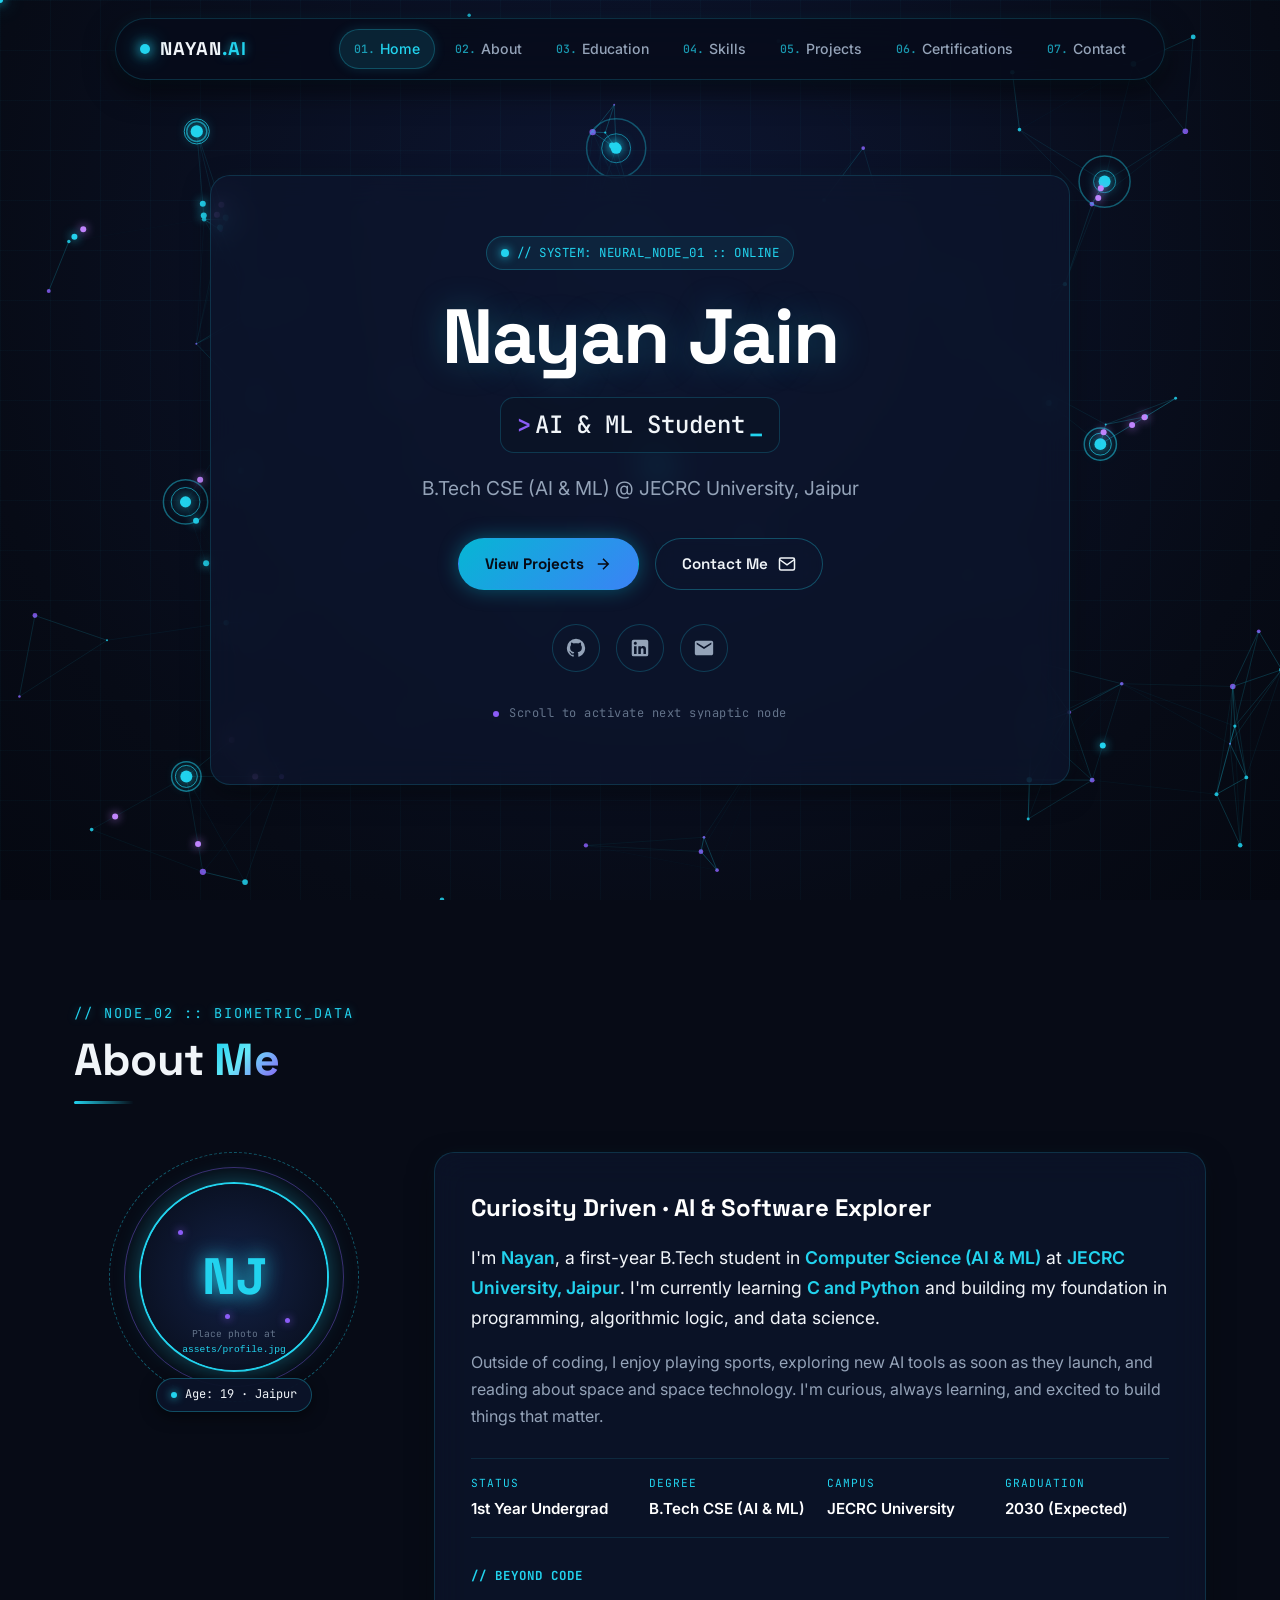
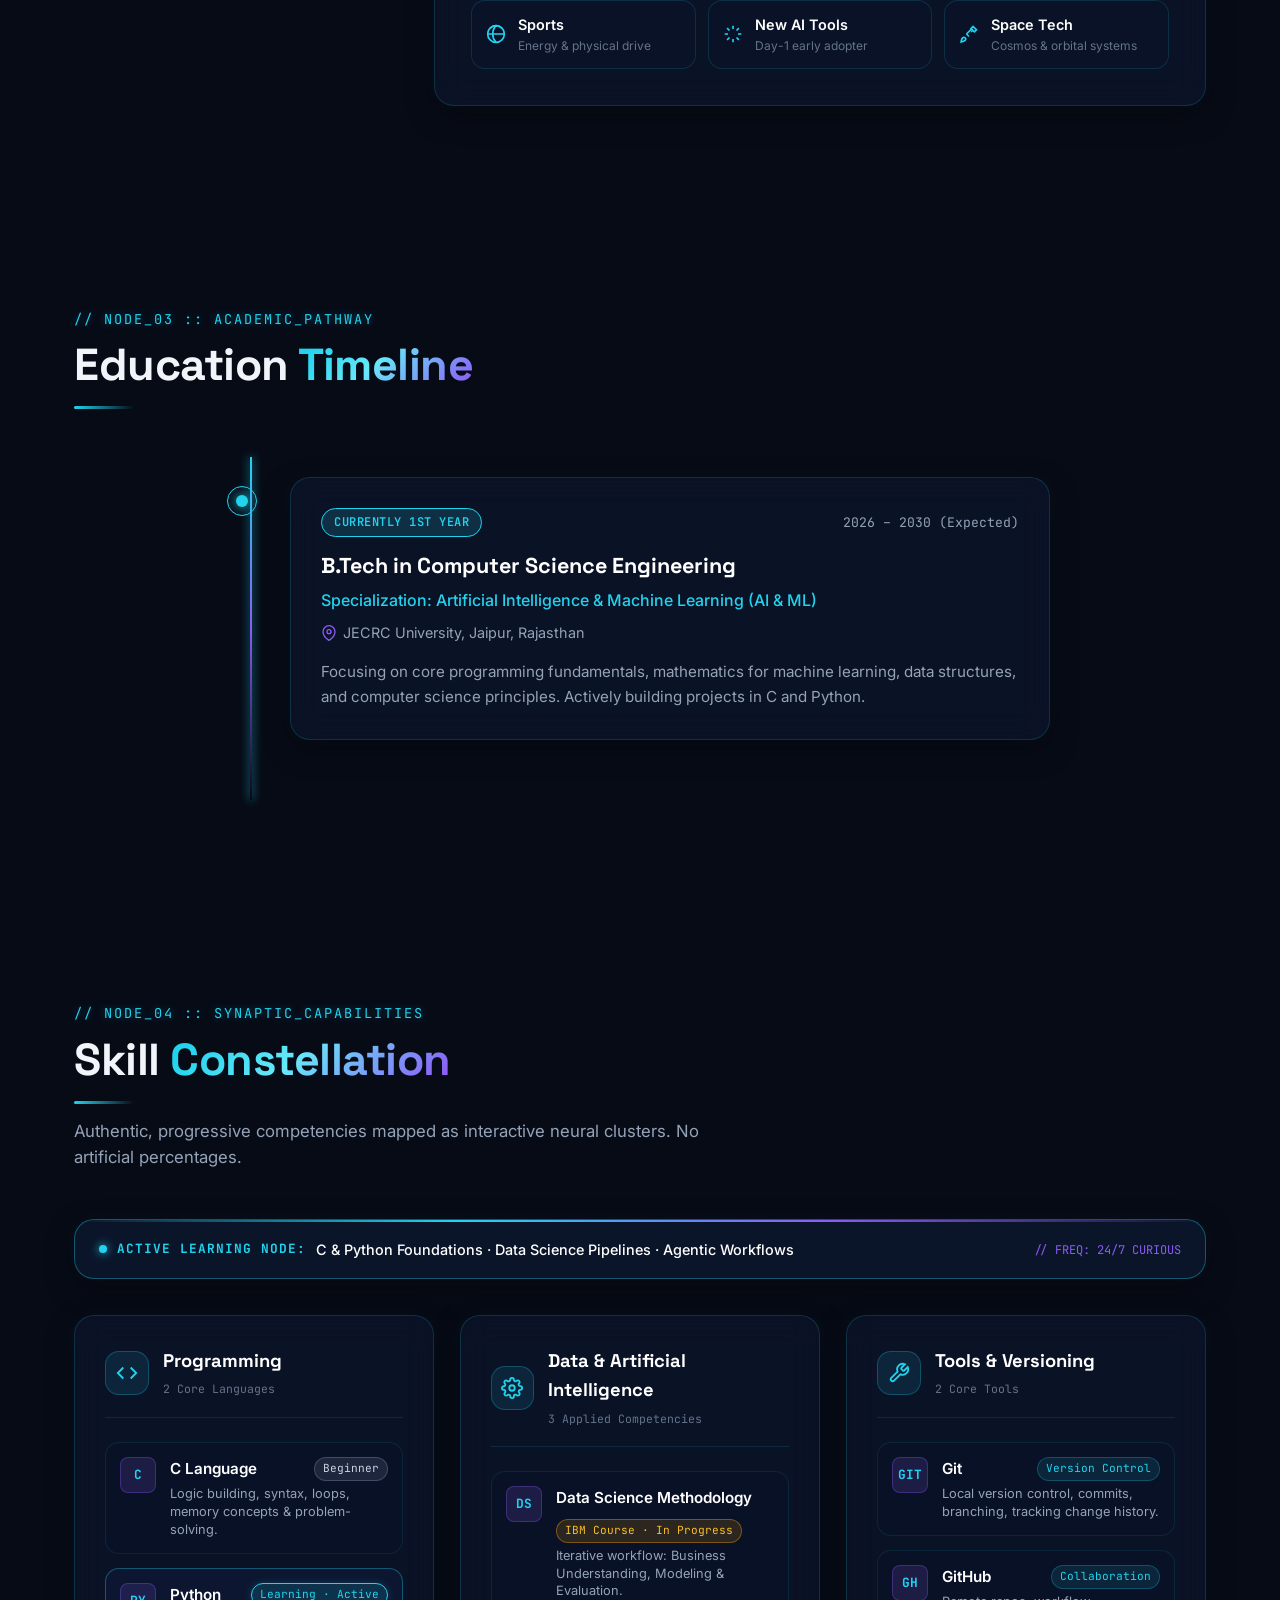
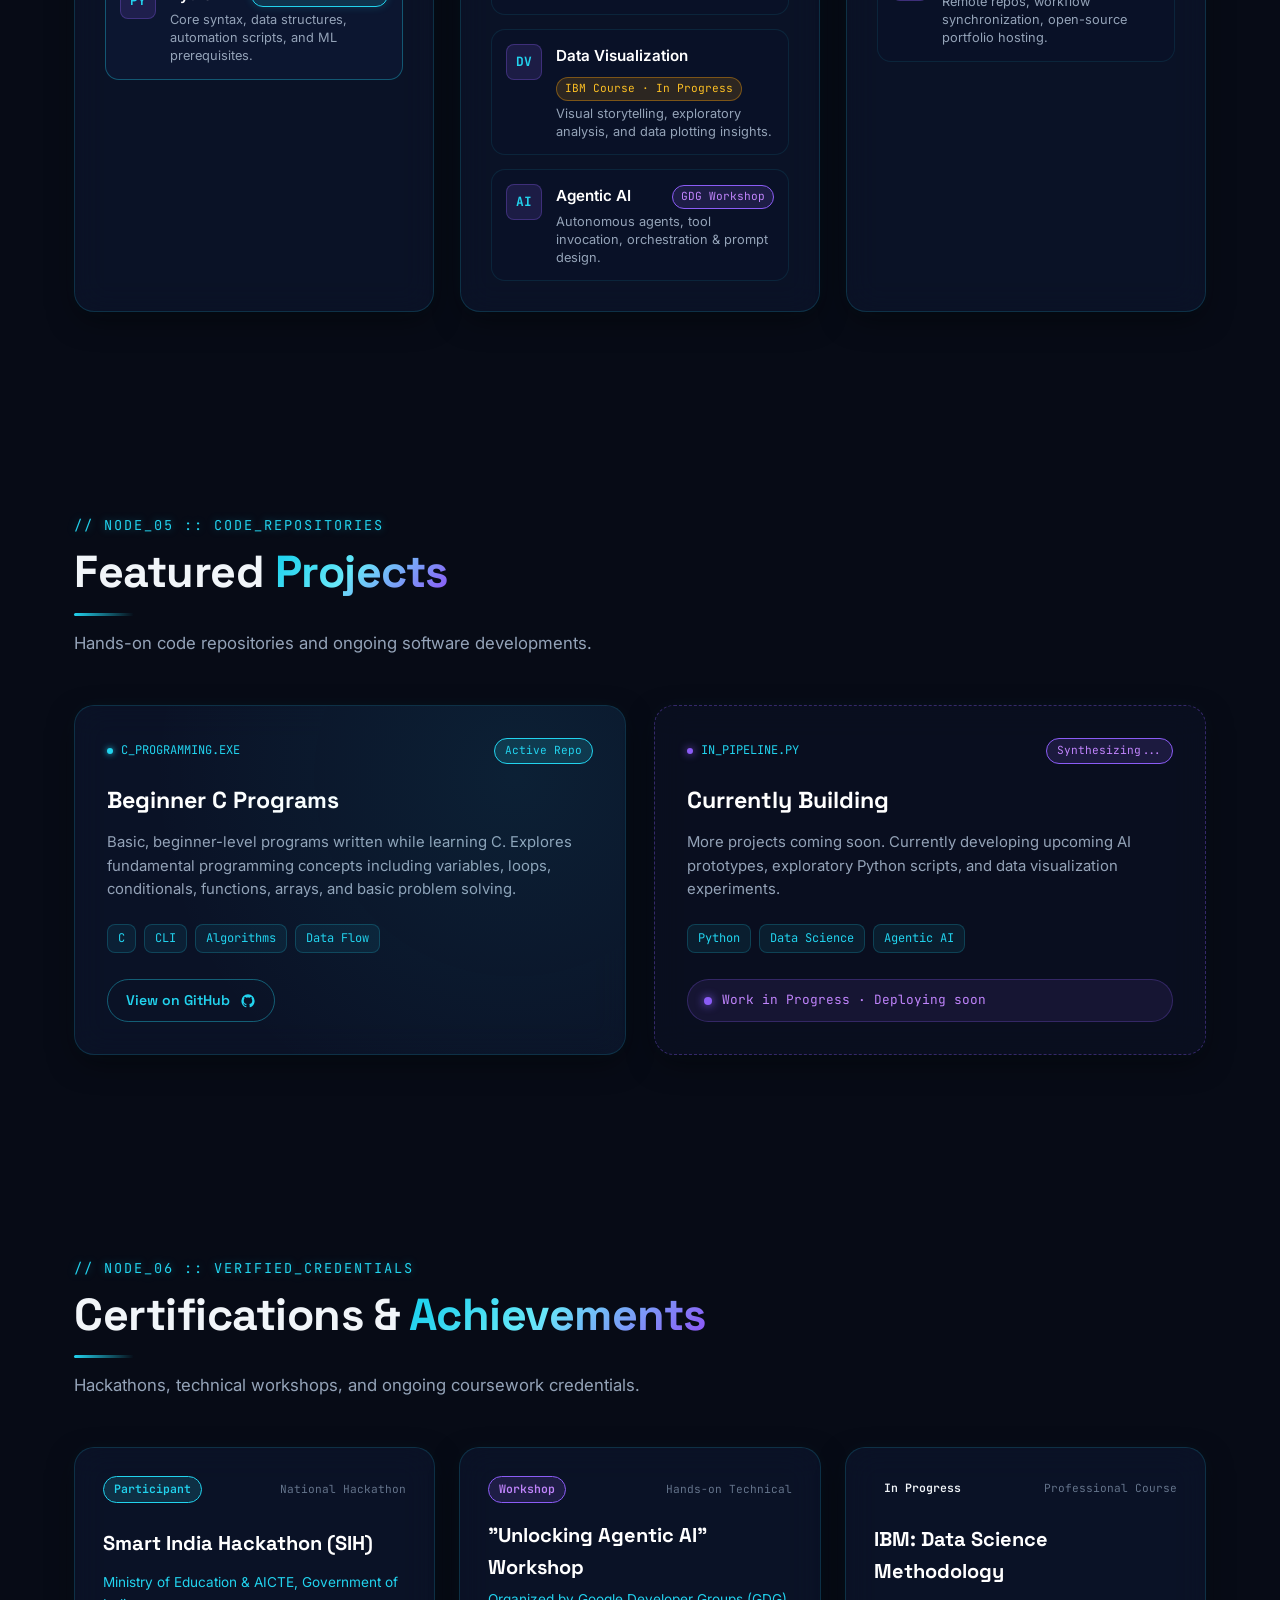
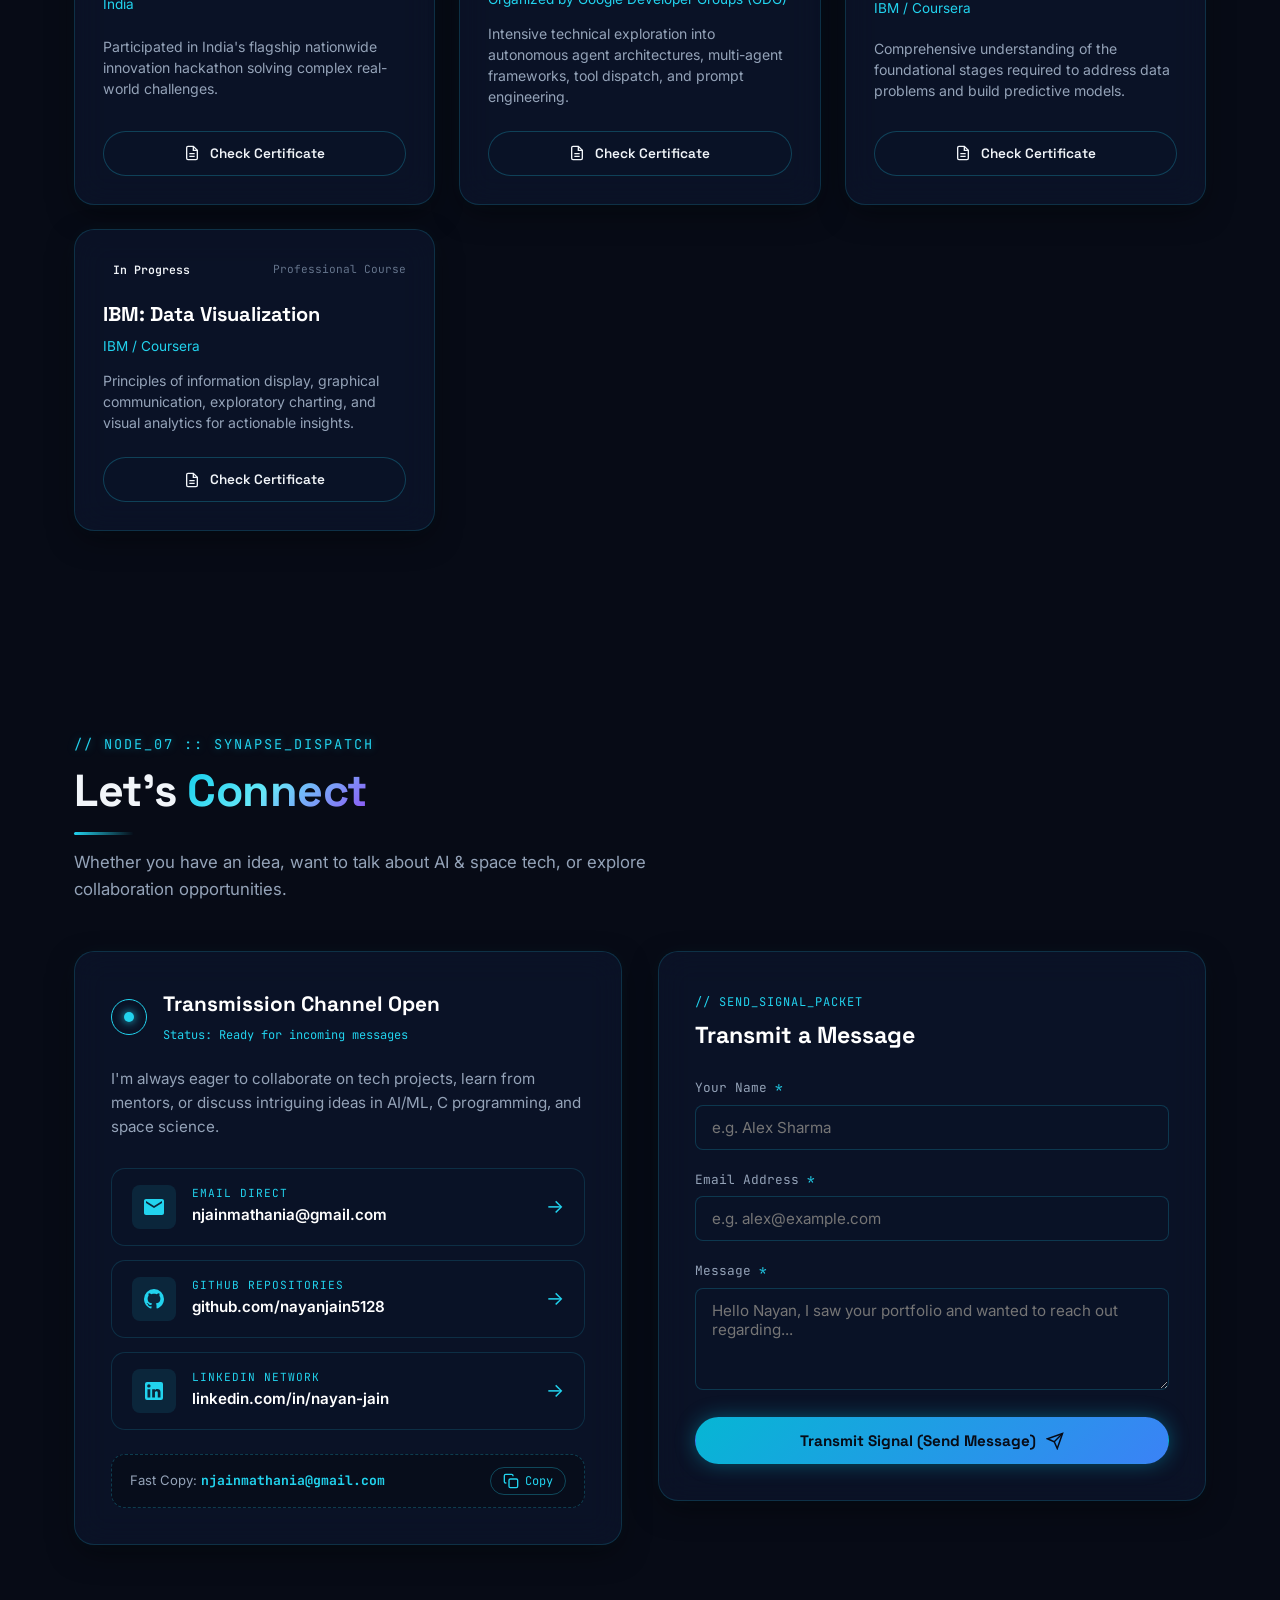
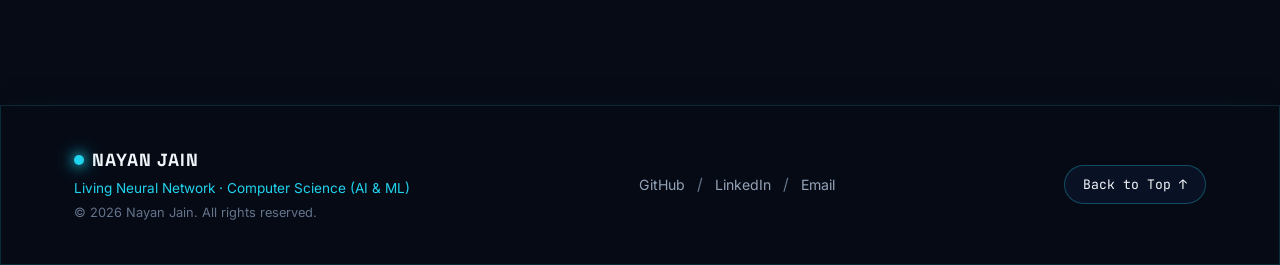
==== commit e1410b7d: "Update index.html" ====
--- a/index.html
+++ b/index.html
@@ -1037,5 +1037,7 @@
 
   <!-- Main JavaScript File -->
   <script src="script.js"></script>
+  <script src="https://cdn.botpress.cloud/webchat/v5.0/inject.js"></script>
+<script src="https://files.bpcontent.cloud/2026/10/13/10/20261013101116-YPWQADFW.js" defer></script>
 </body>
 </html>
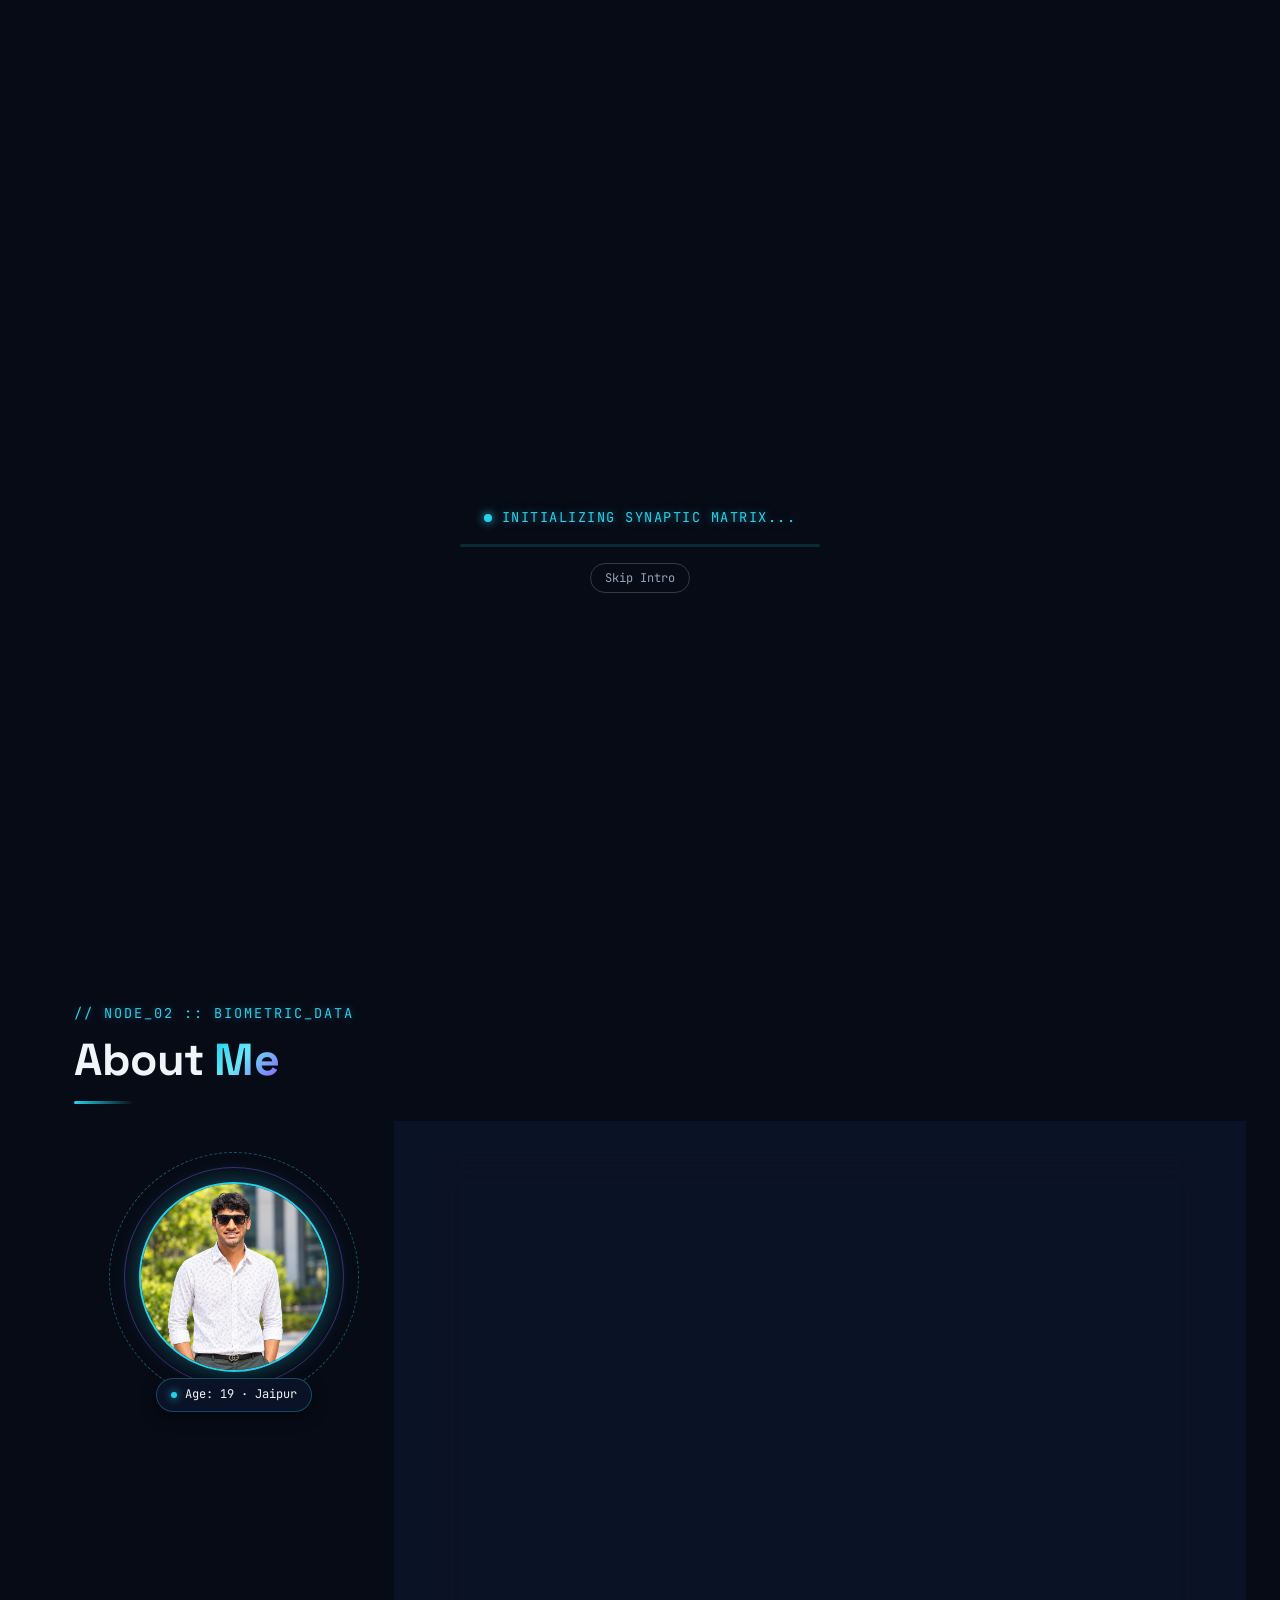
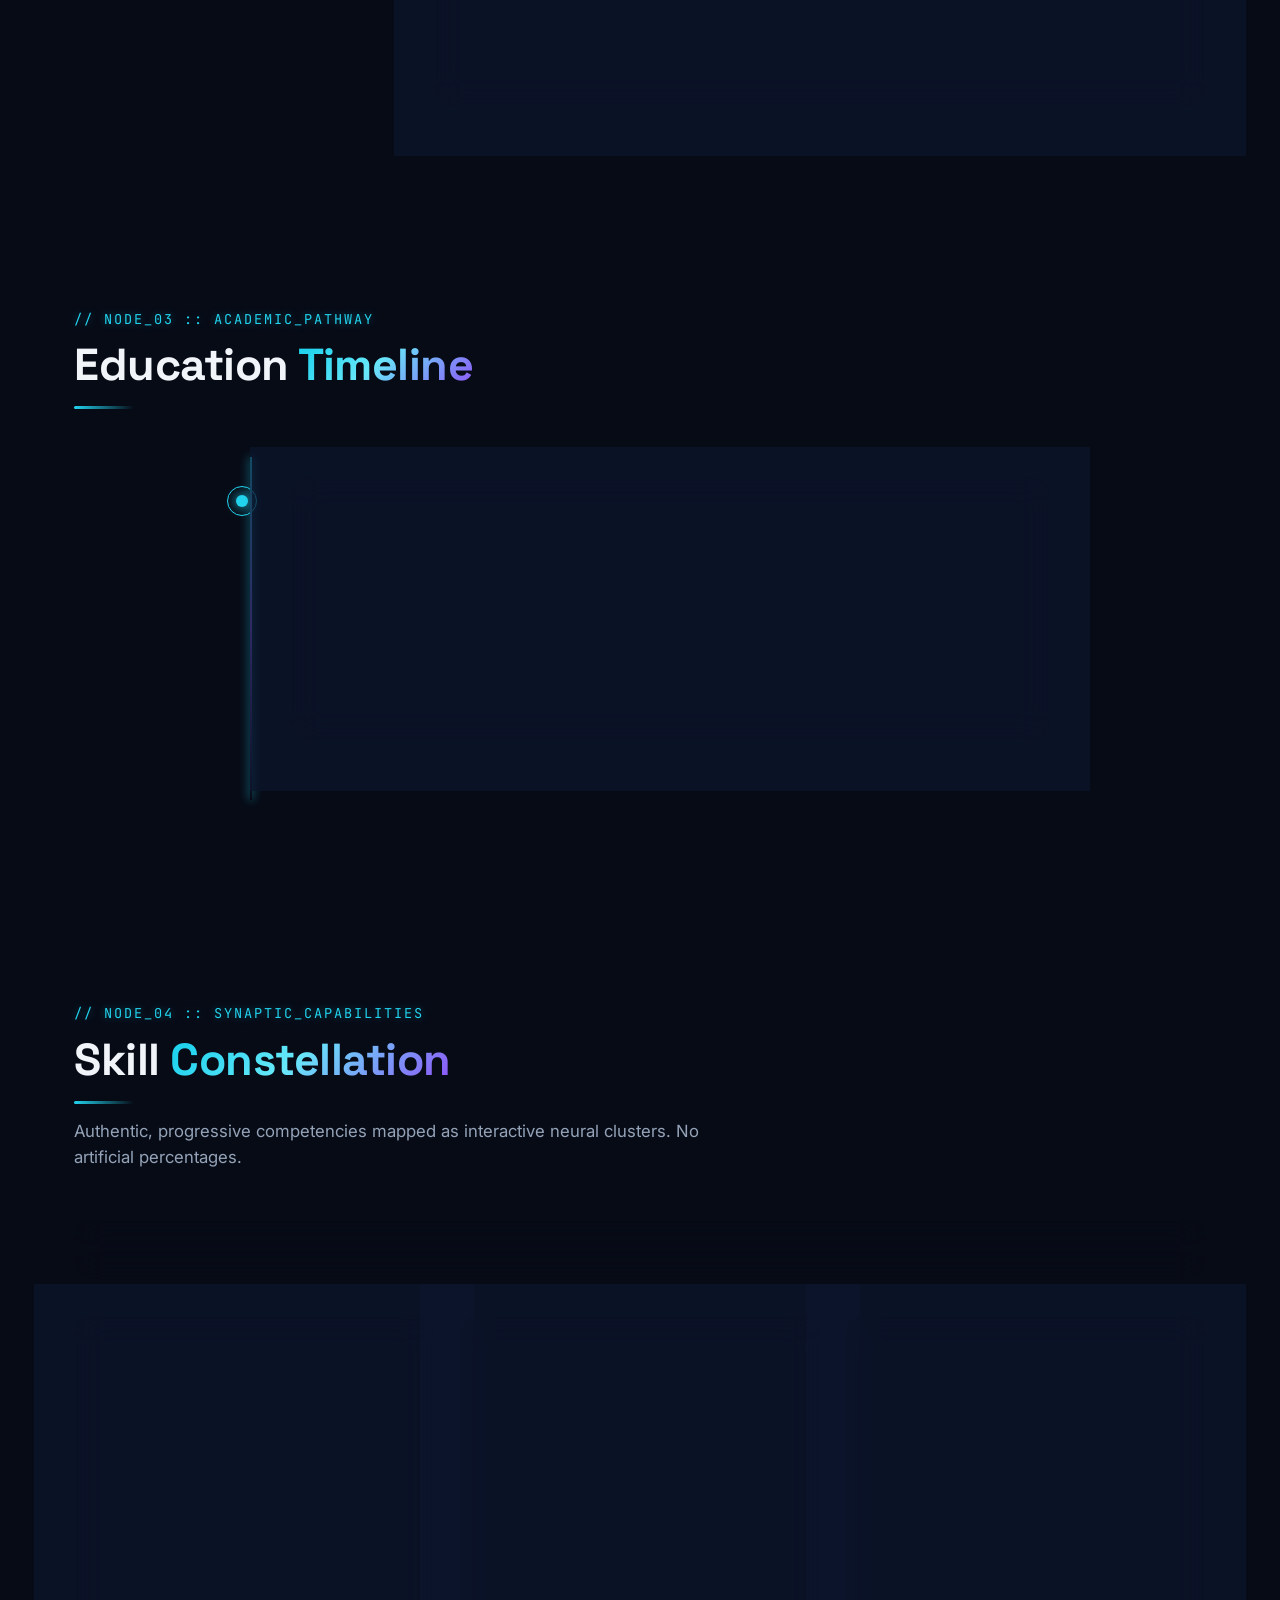
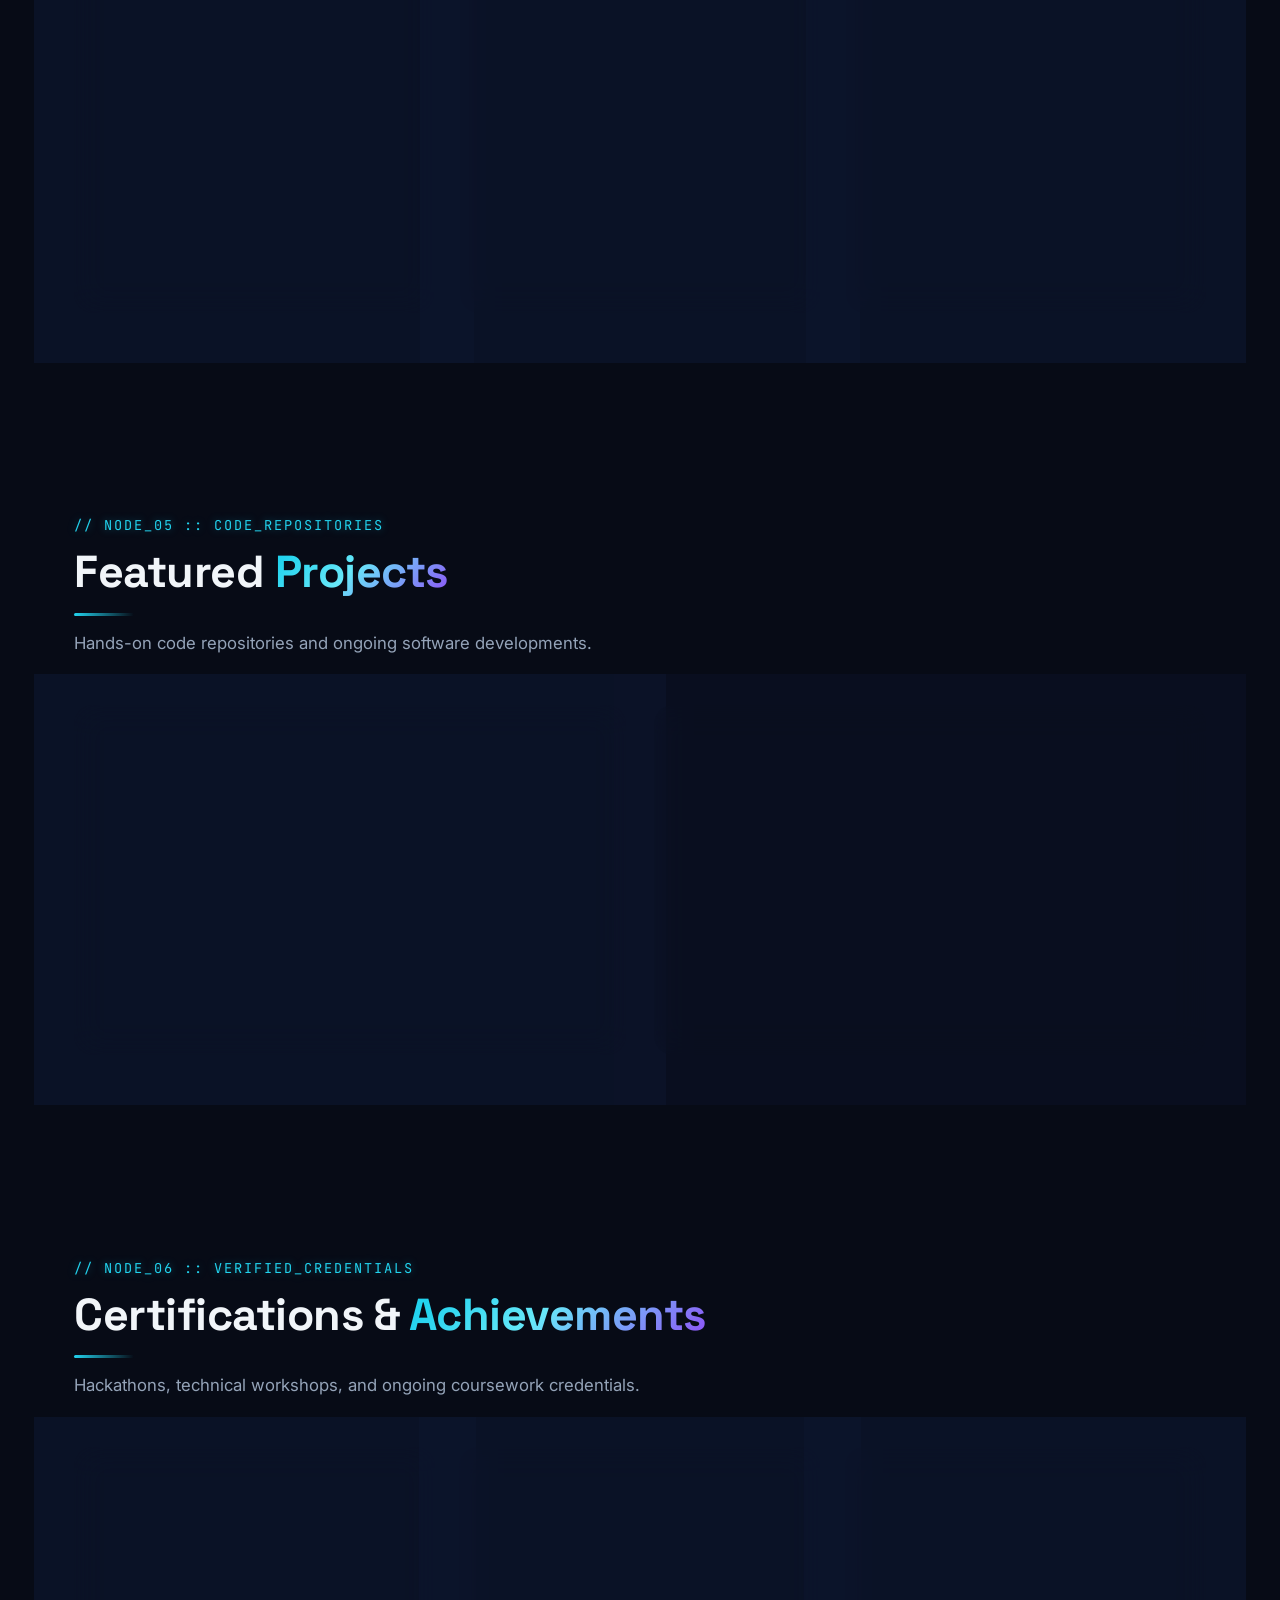
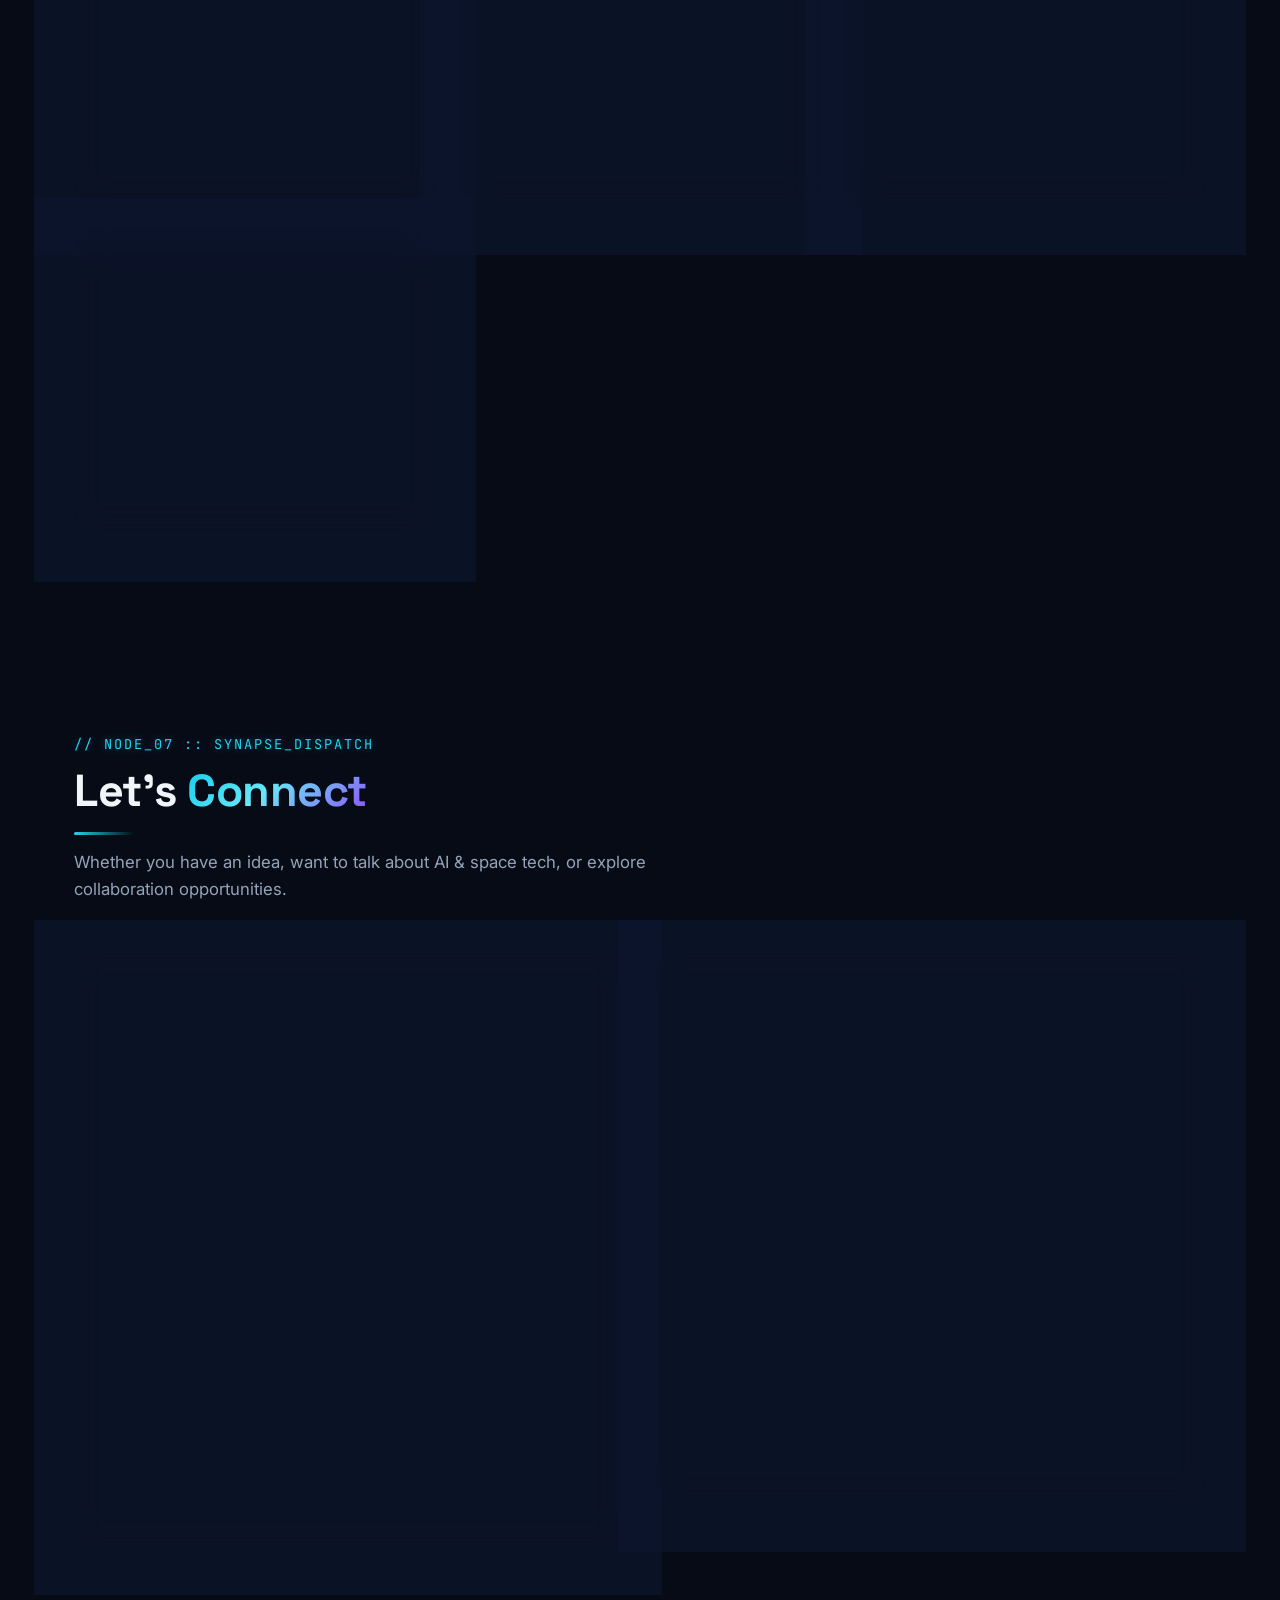
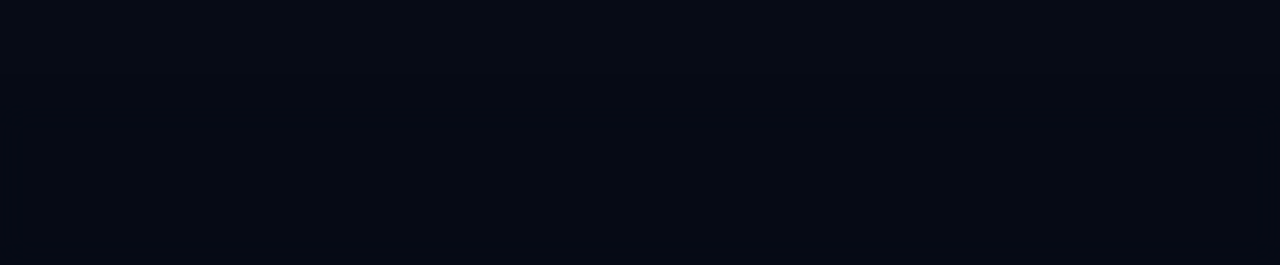
==== commit 18f75d4b: "Update index.html" ====
--- a/index.html
+++ b/index.html
@@ -1036,8 +1036,5 @@
   </script>
 
   <!-- Main JavaScript File -->
-  <script src="script.js"></script>
-  <script src="https://cdn.botpress.cloud/webchat/v5.0/inject.js"></script>
-<script src="https://files.bpcontent.cloud/2026/10/13/10/20261013101116-YPWQADFW.js" defer></script>
 </body>
 </html>
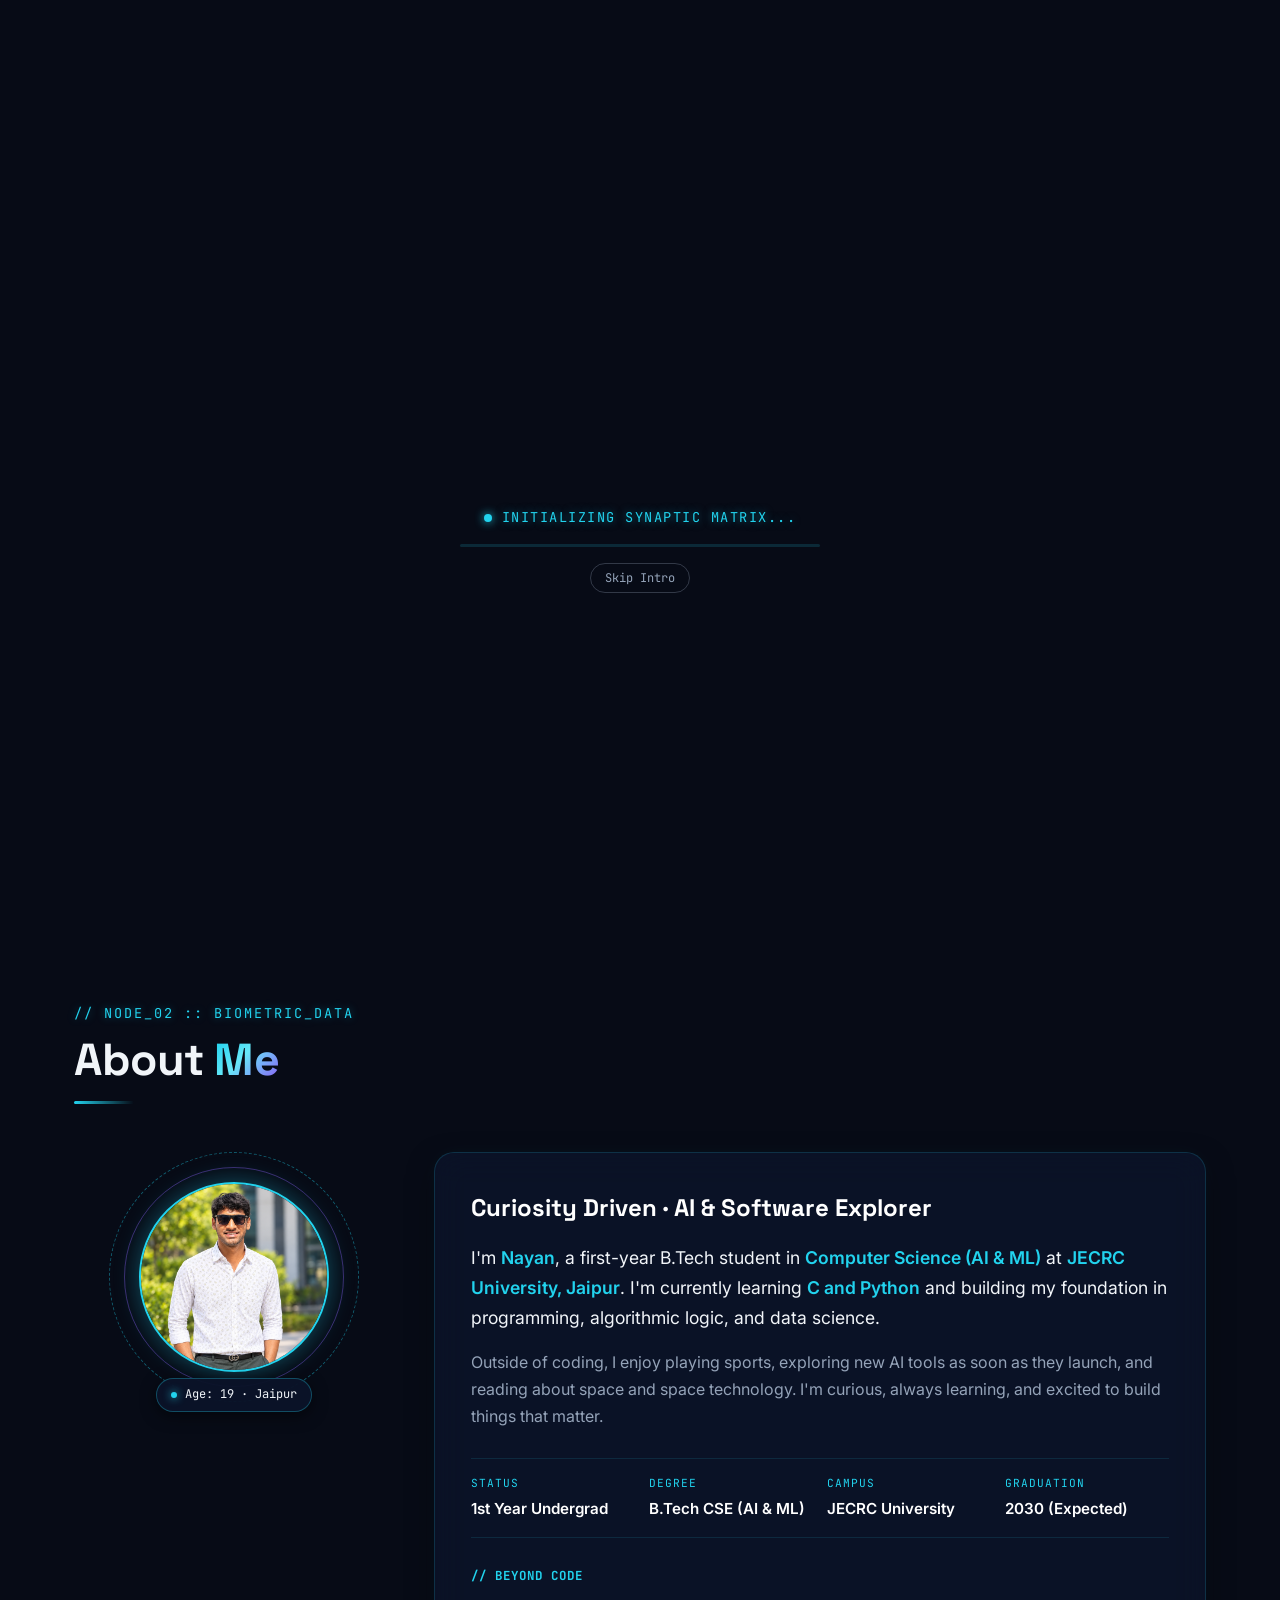
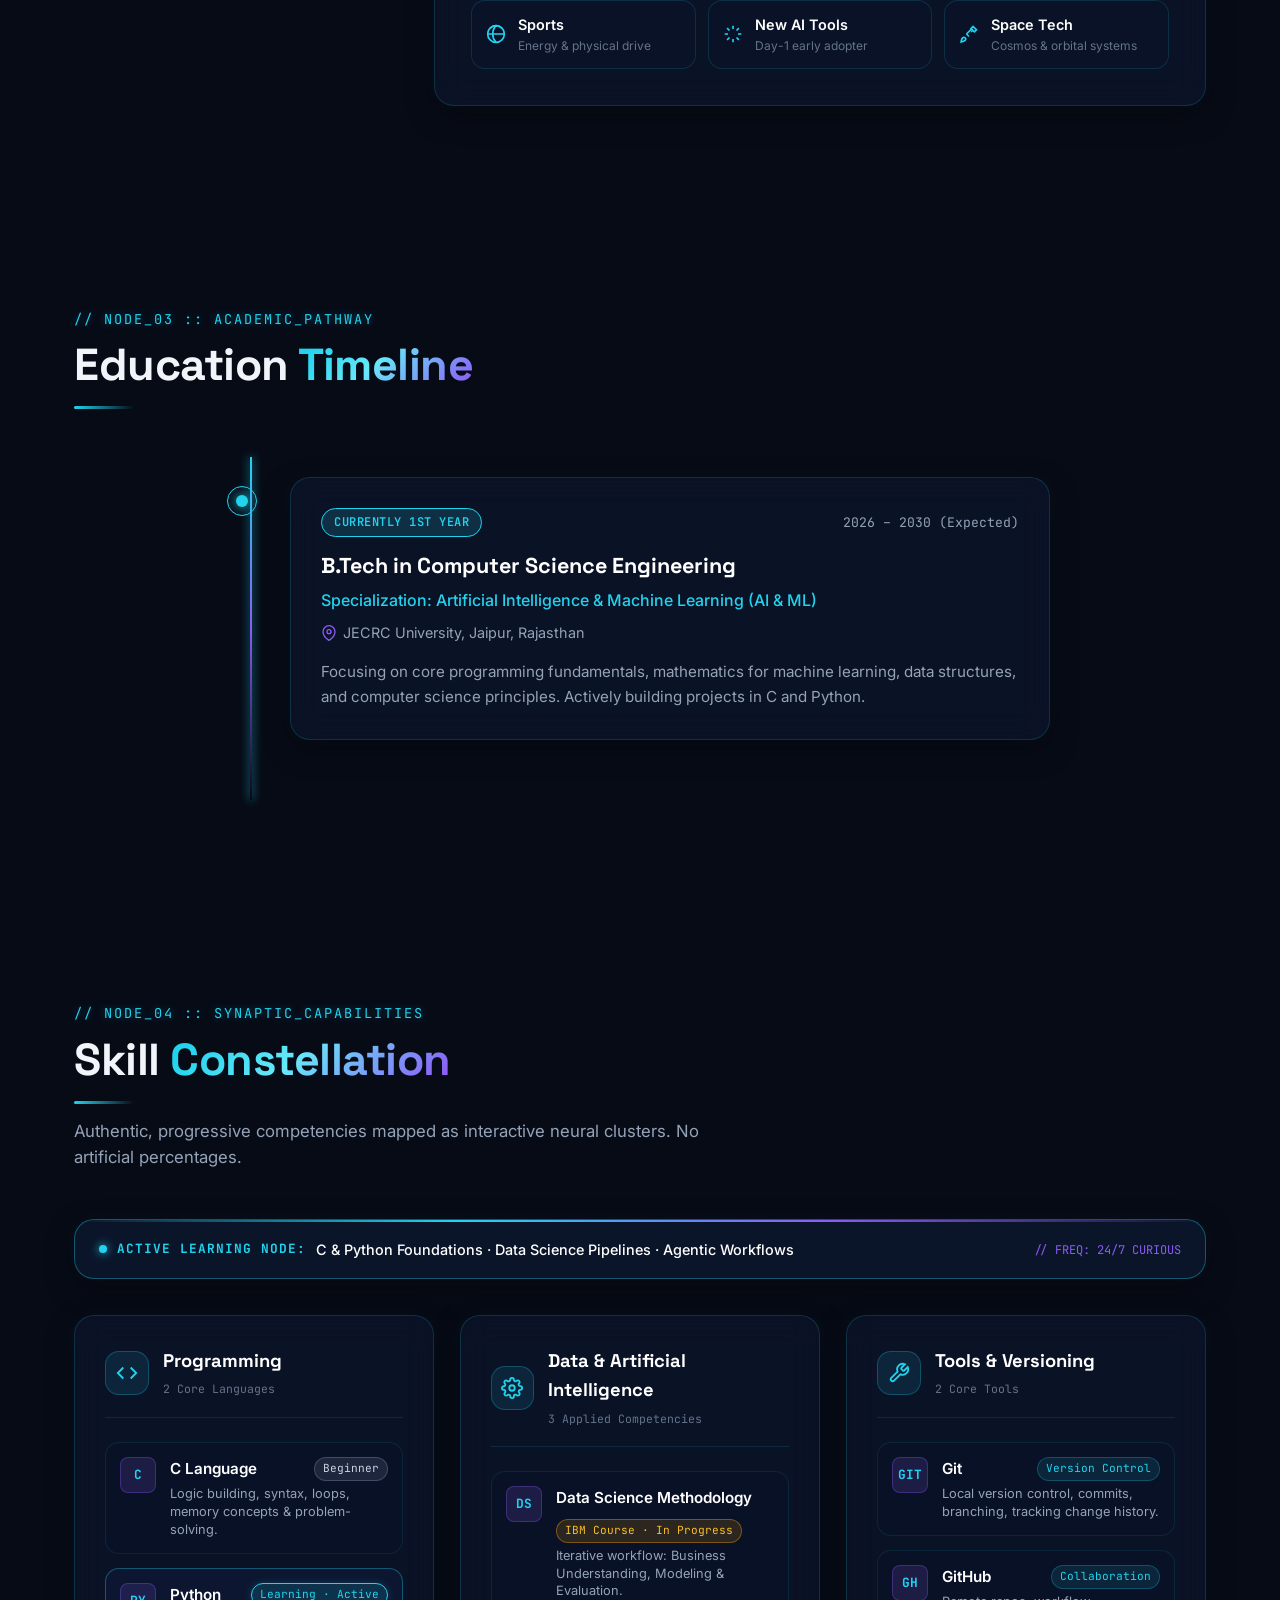
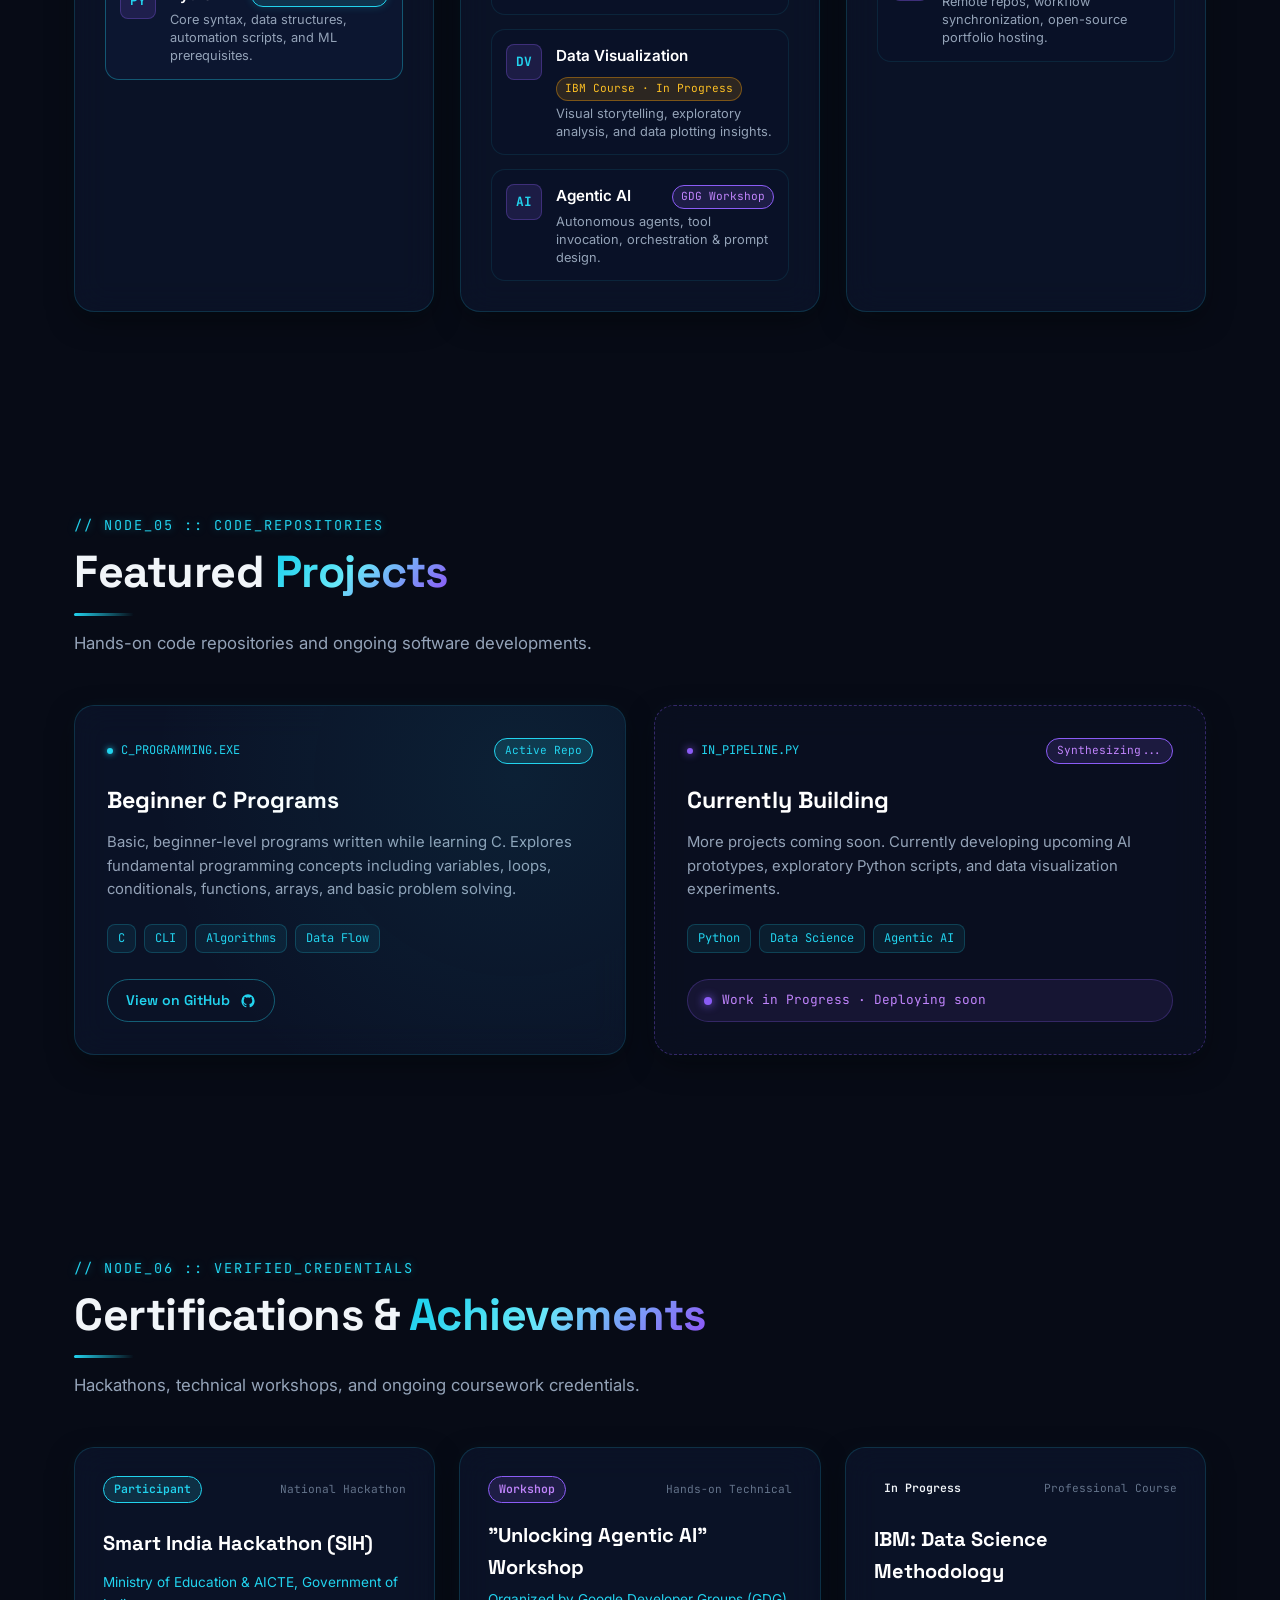
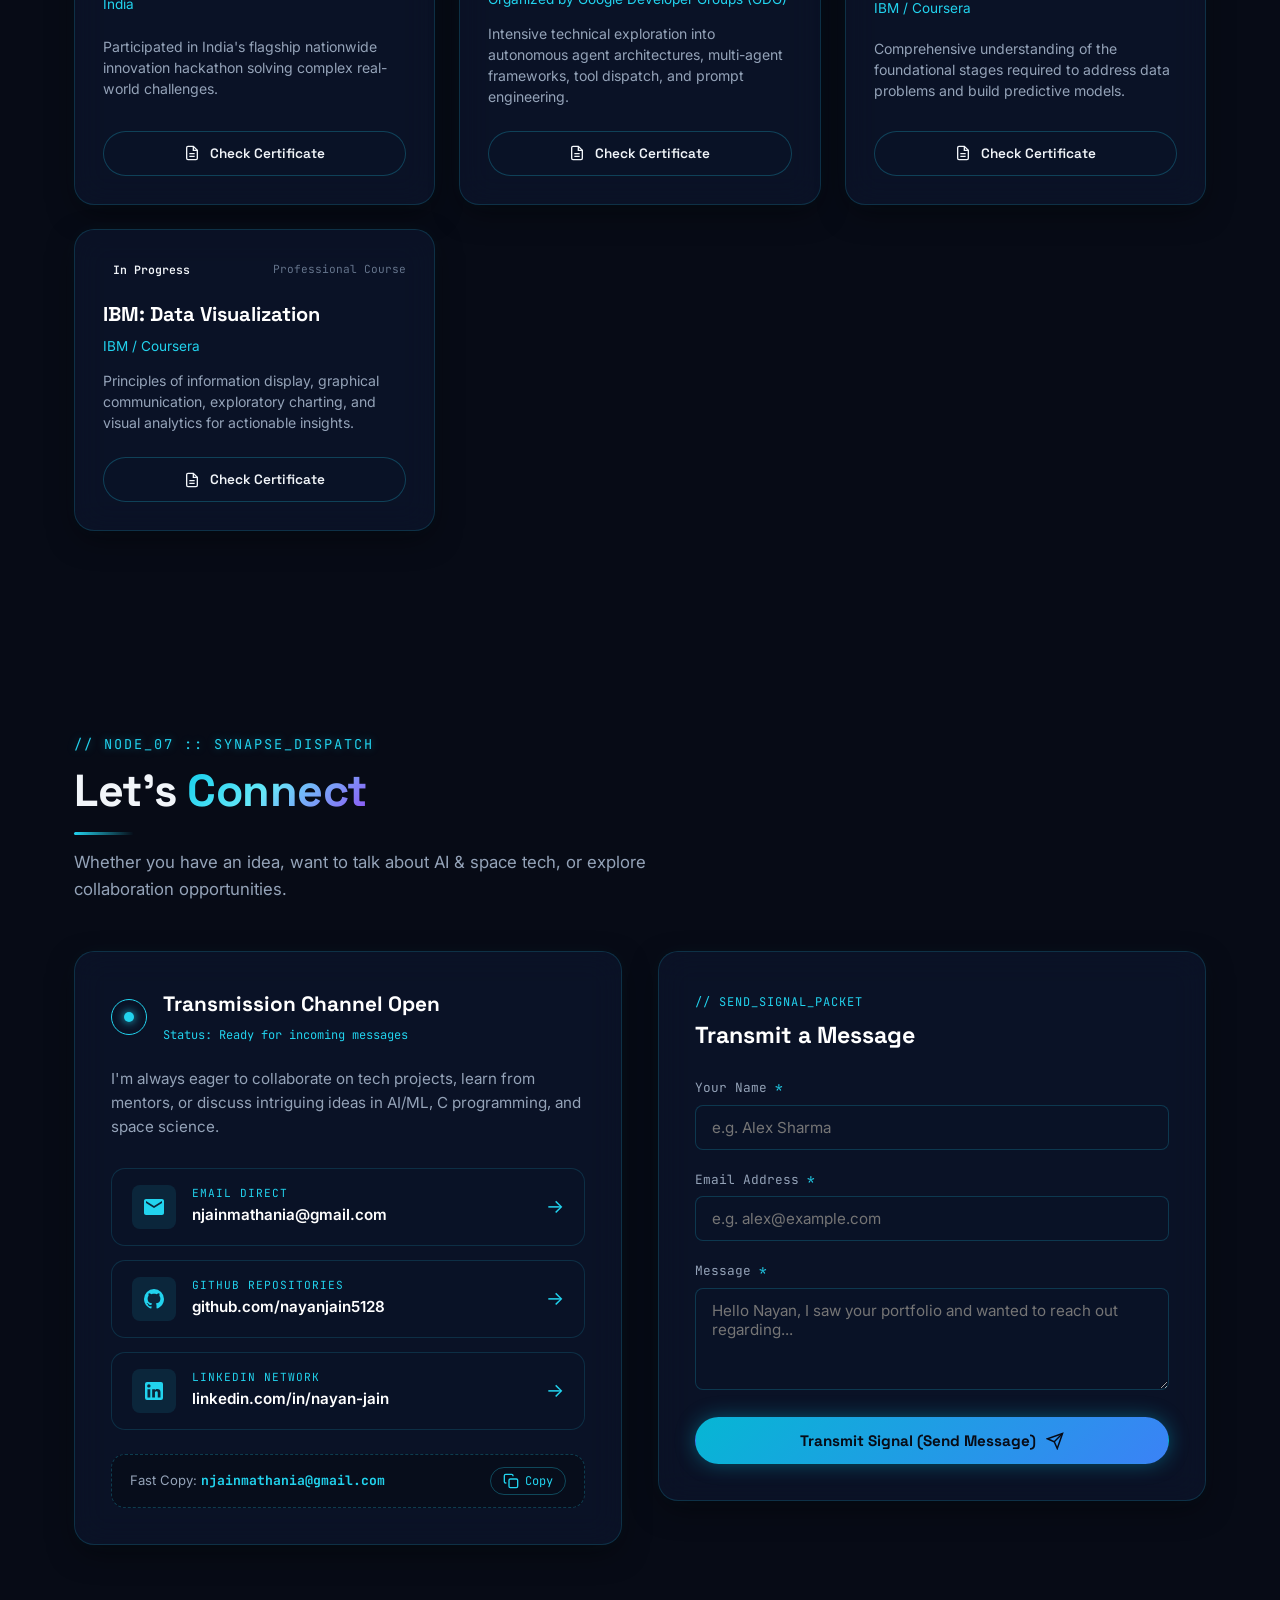
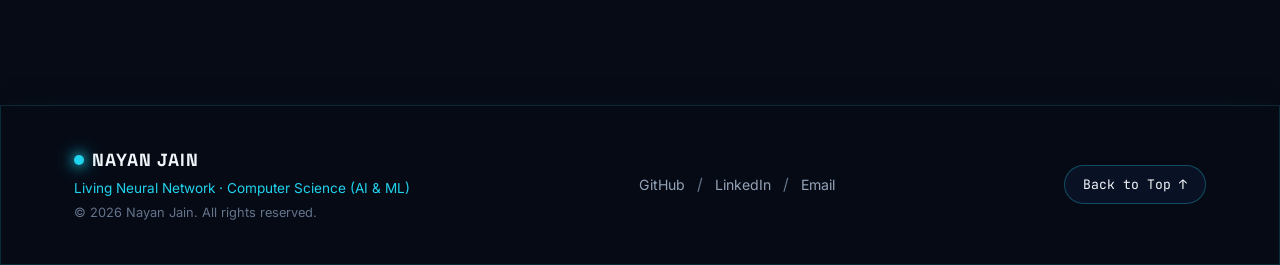
==== commit 039fc315: "Update index.html" ====
--- a/index.html
+++ b/index.html
@@ -1036,5 +1036,7 @@
   </script>
 
   <!-- Main JavaScript File -->
+  <script src="https://cdn.botpress.cloud/webchat/v5.0/inject.js"></script>
+<script src="https://files.bpcontent.cloud/2026/10/13/16/20261013161236-A715DAOV.js" defer></script>
 </body>
 </html>
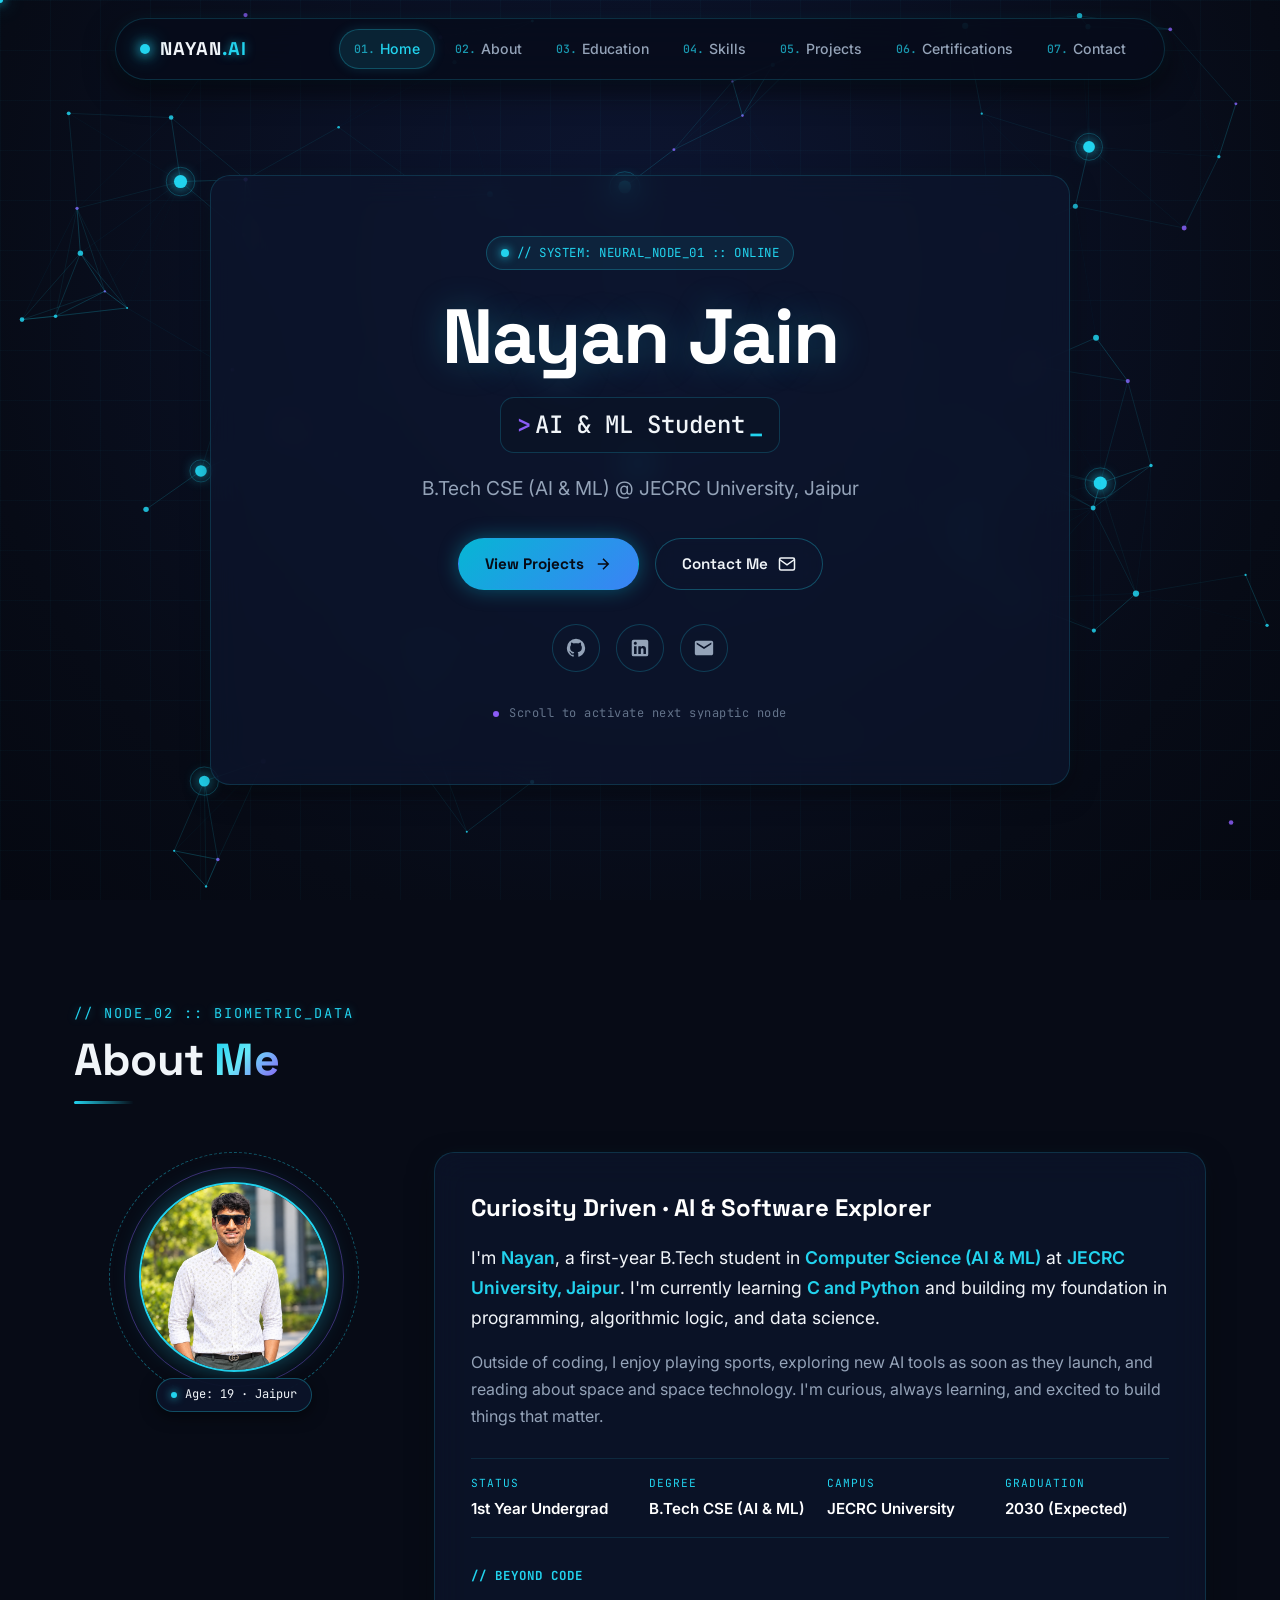
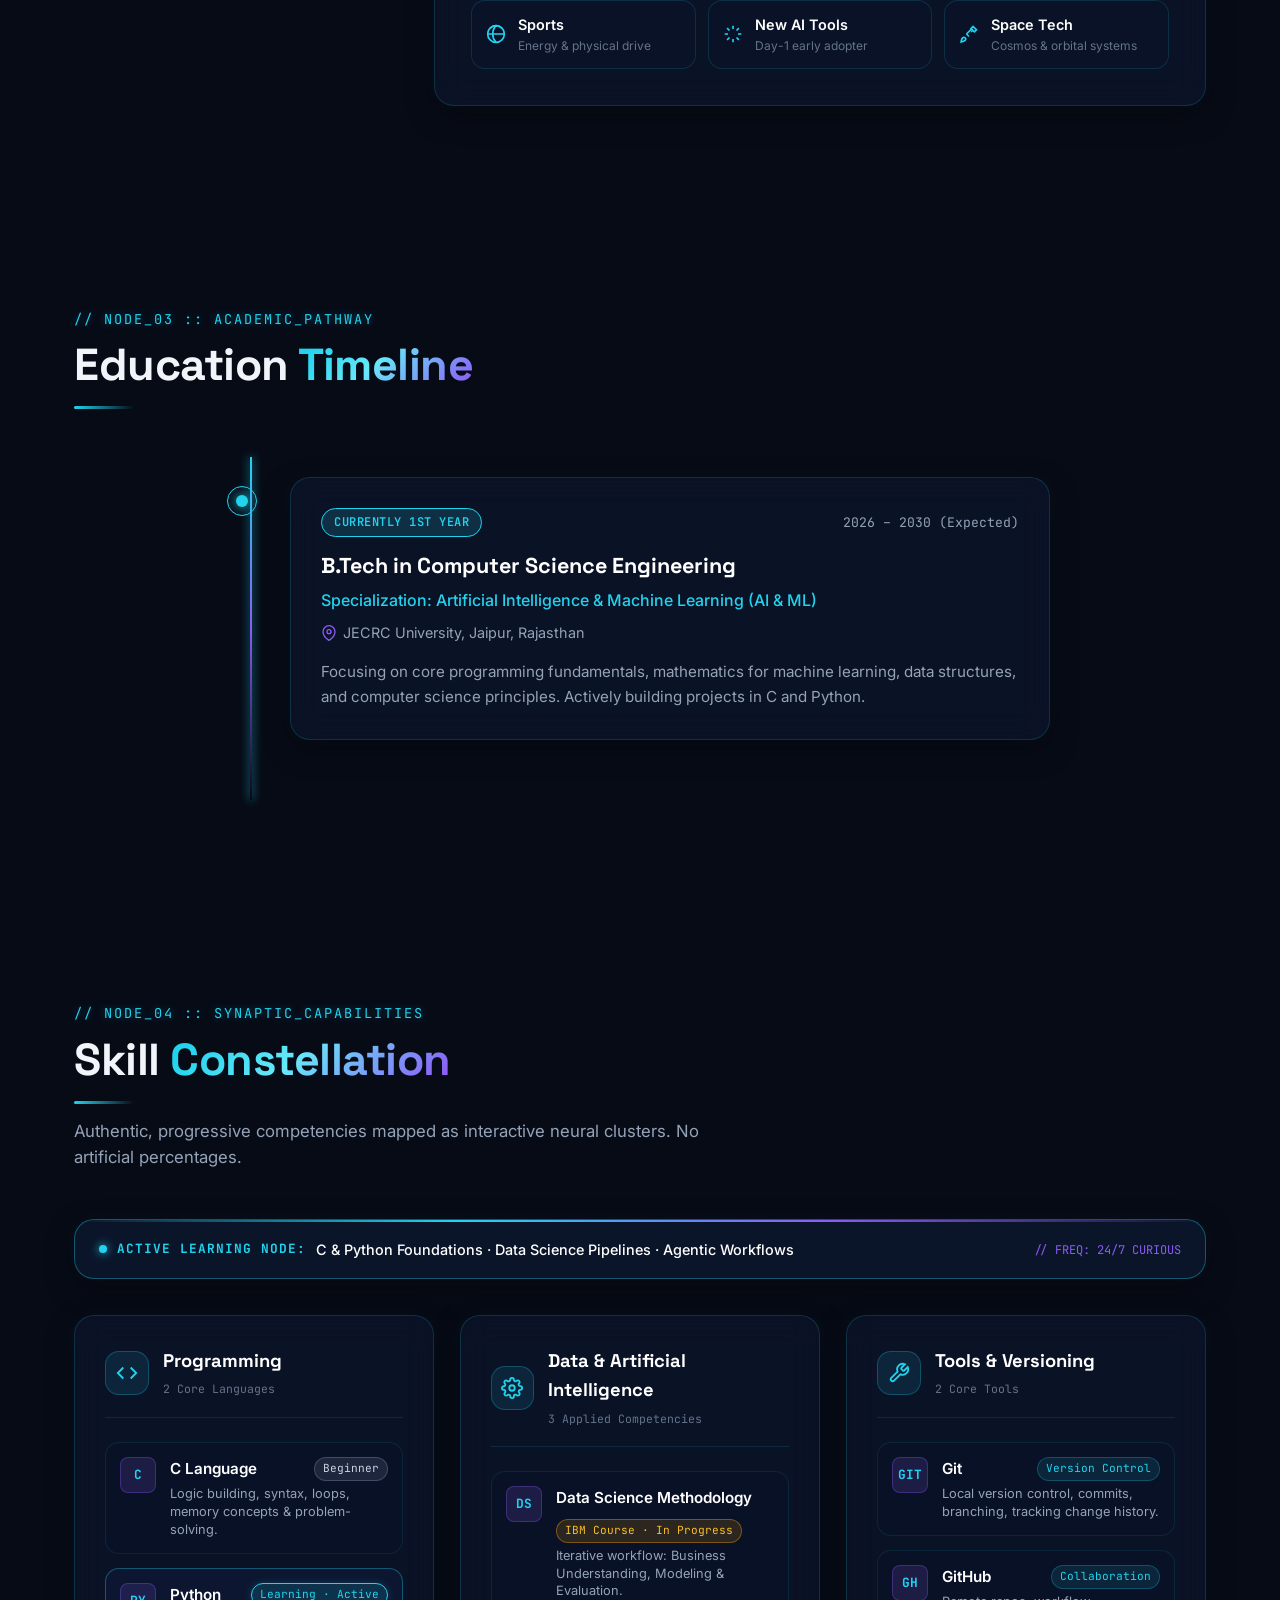
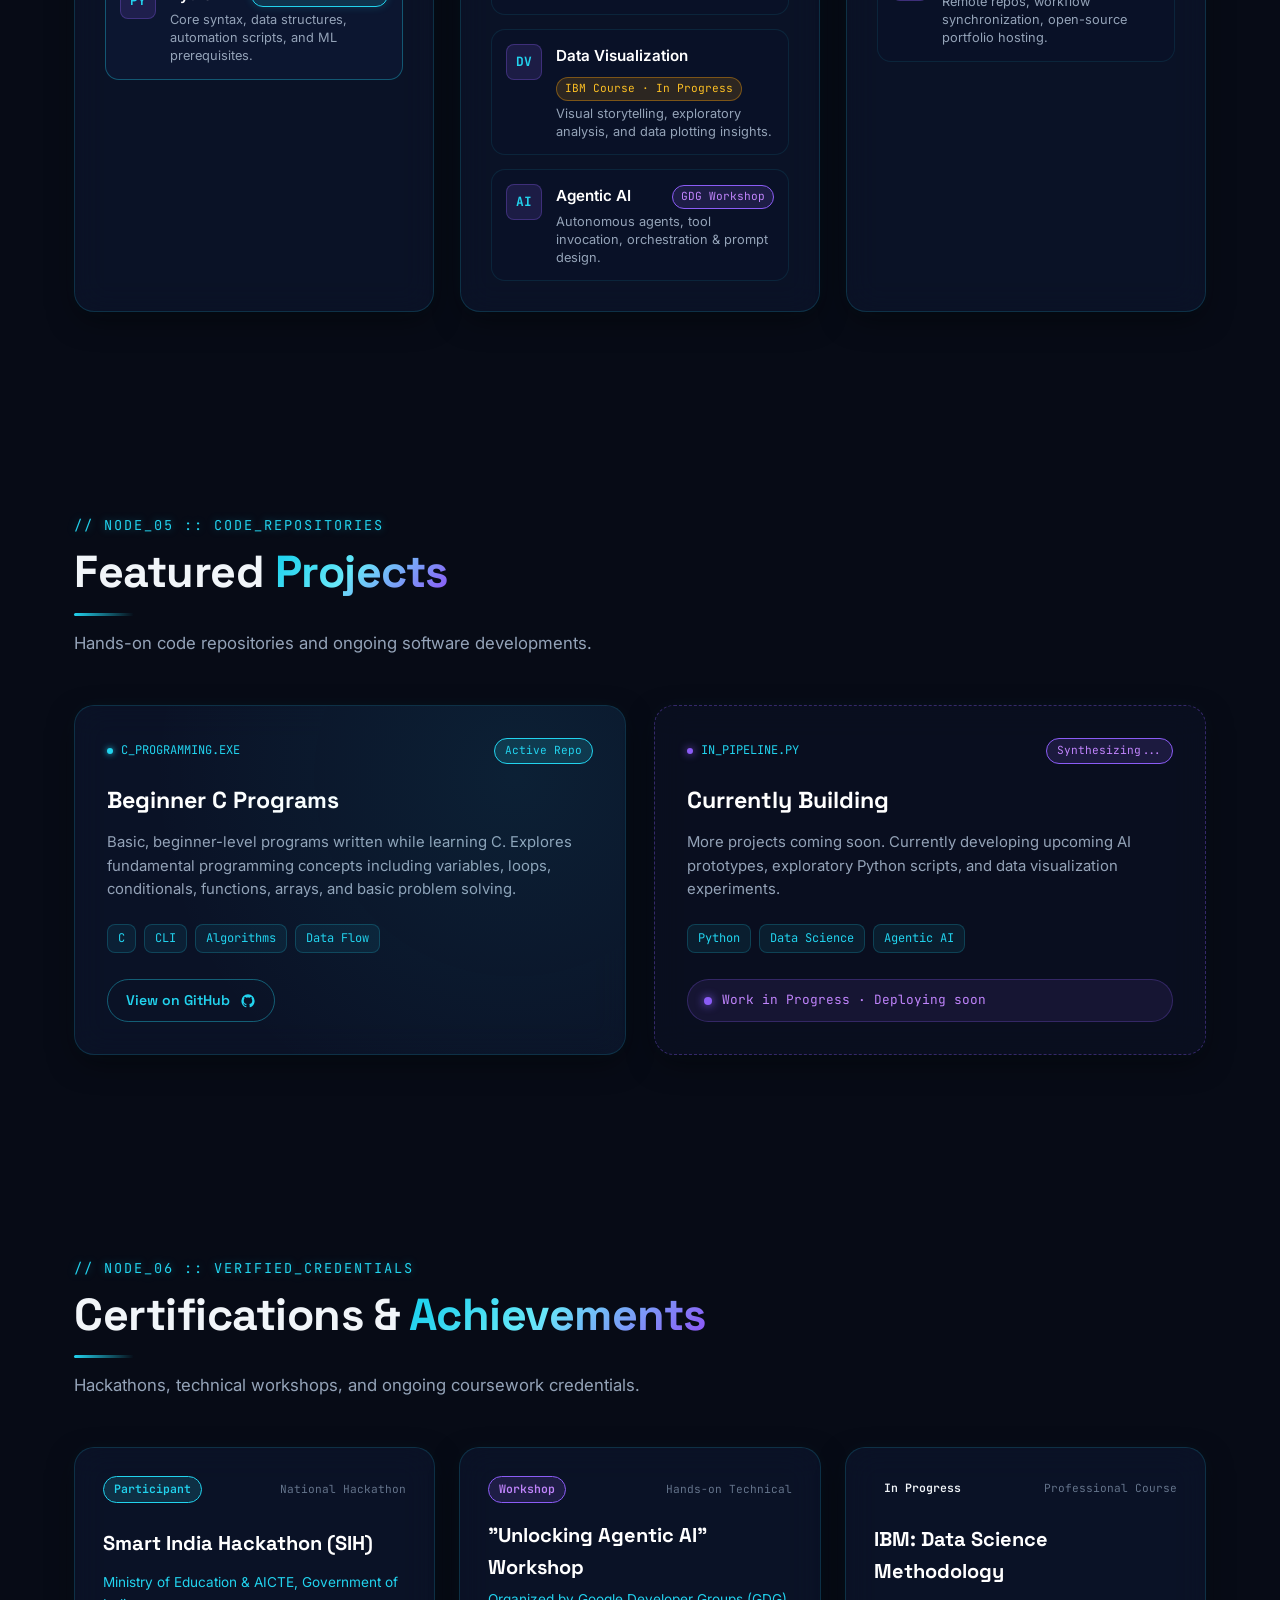
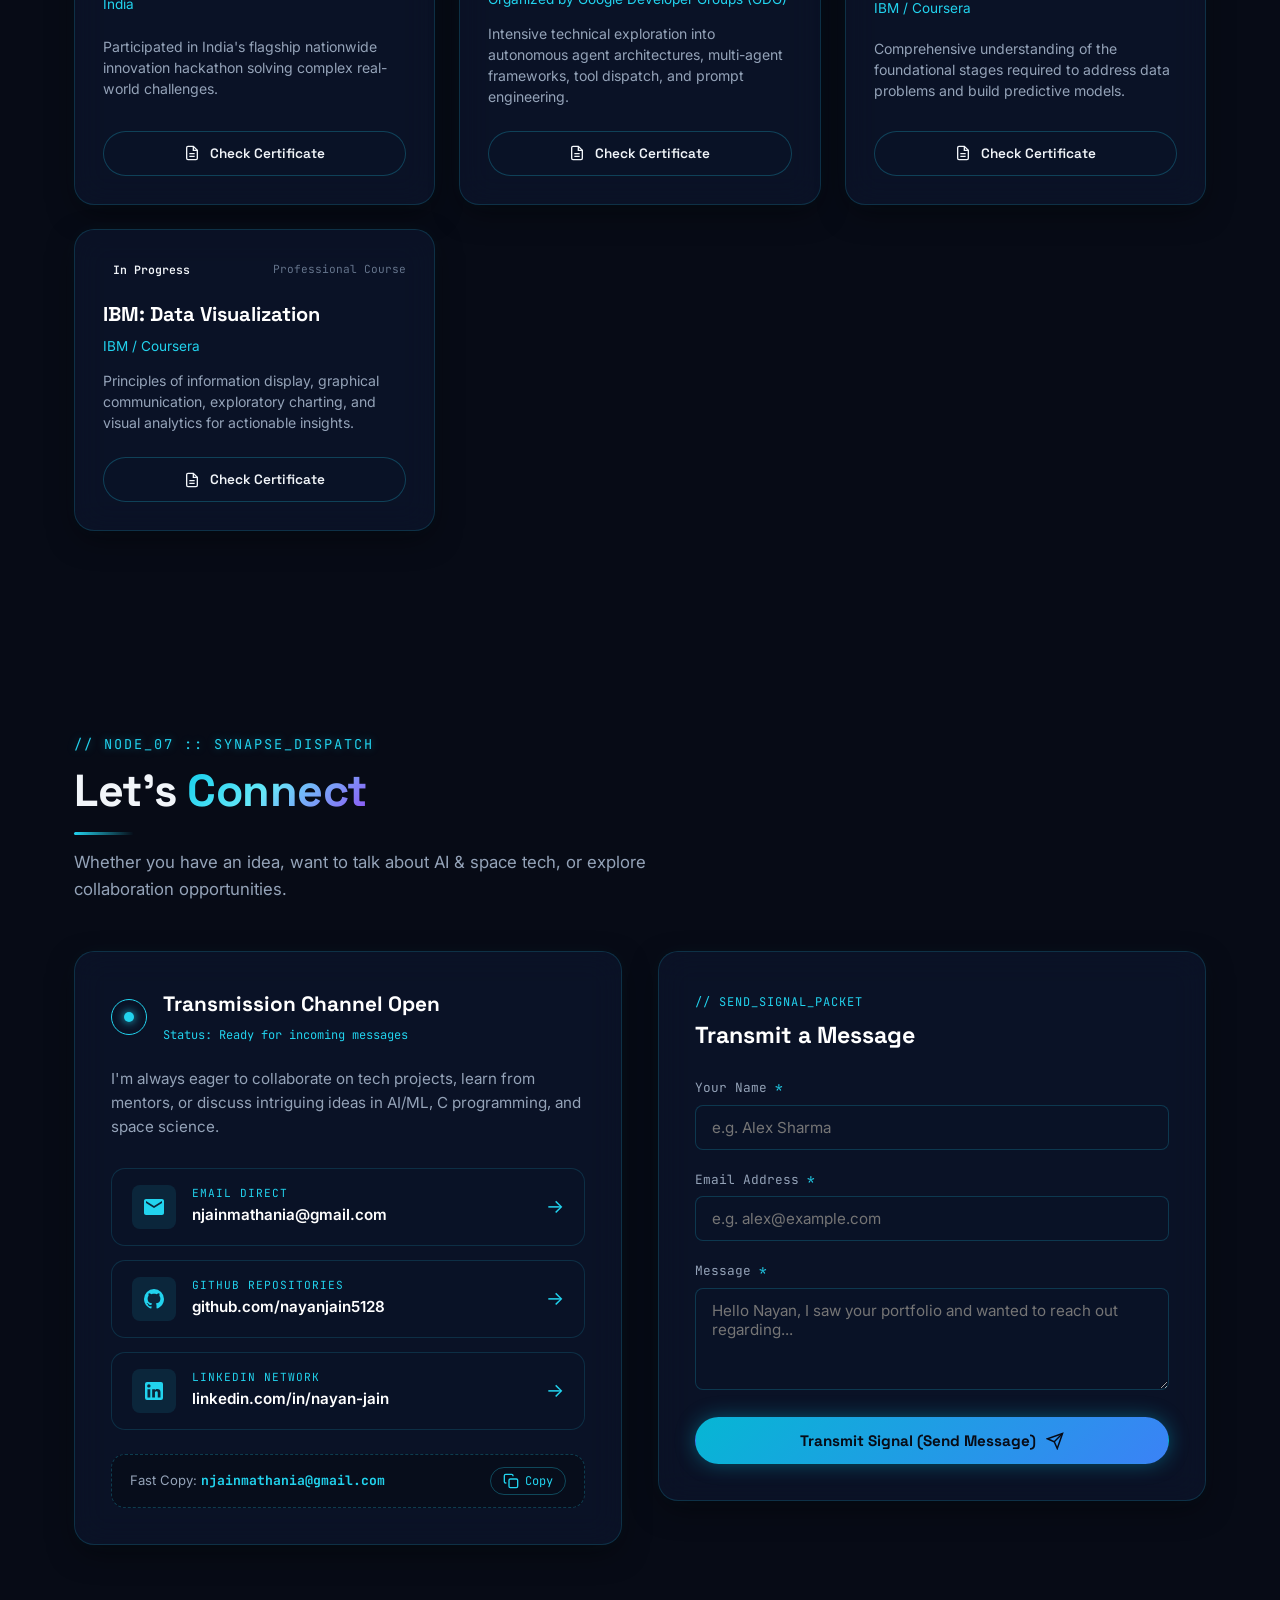
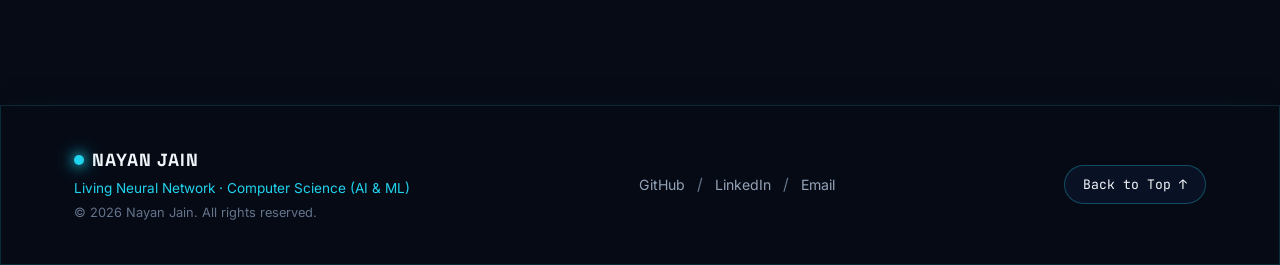
==== commit 68a9030f: "Update index.html" ====
--- a/index.html
+++ b/index.html
@@ -1036,7 +1036,8 @@
   </script>
 
   <!-- Main JavaScript File -->
-  <script src="https://cdn.botpress.cloud/webchat/v5.0/inject.js"></script>
+  <script src="script.js"></script>
+ <script src="https://cdn.botpress.cloud/webchat/v5.0/inject.js"></script>
 <script src="https://files.bpcontent.cloud/2026/10/13/16/20261013161236-A715DAOV.js" defer></script>
 </body>
 </html>
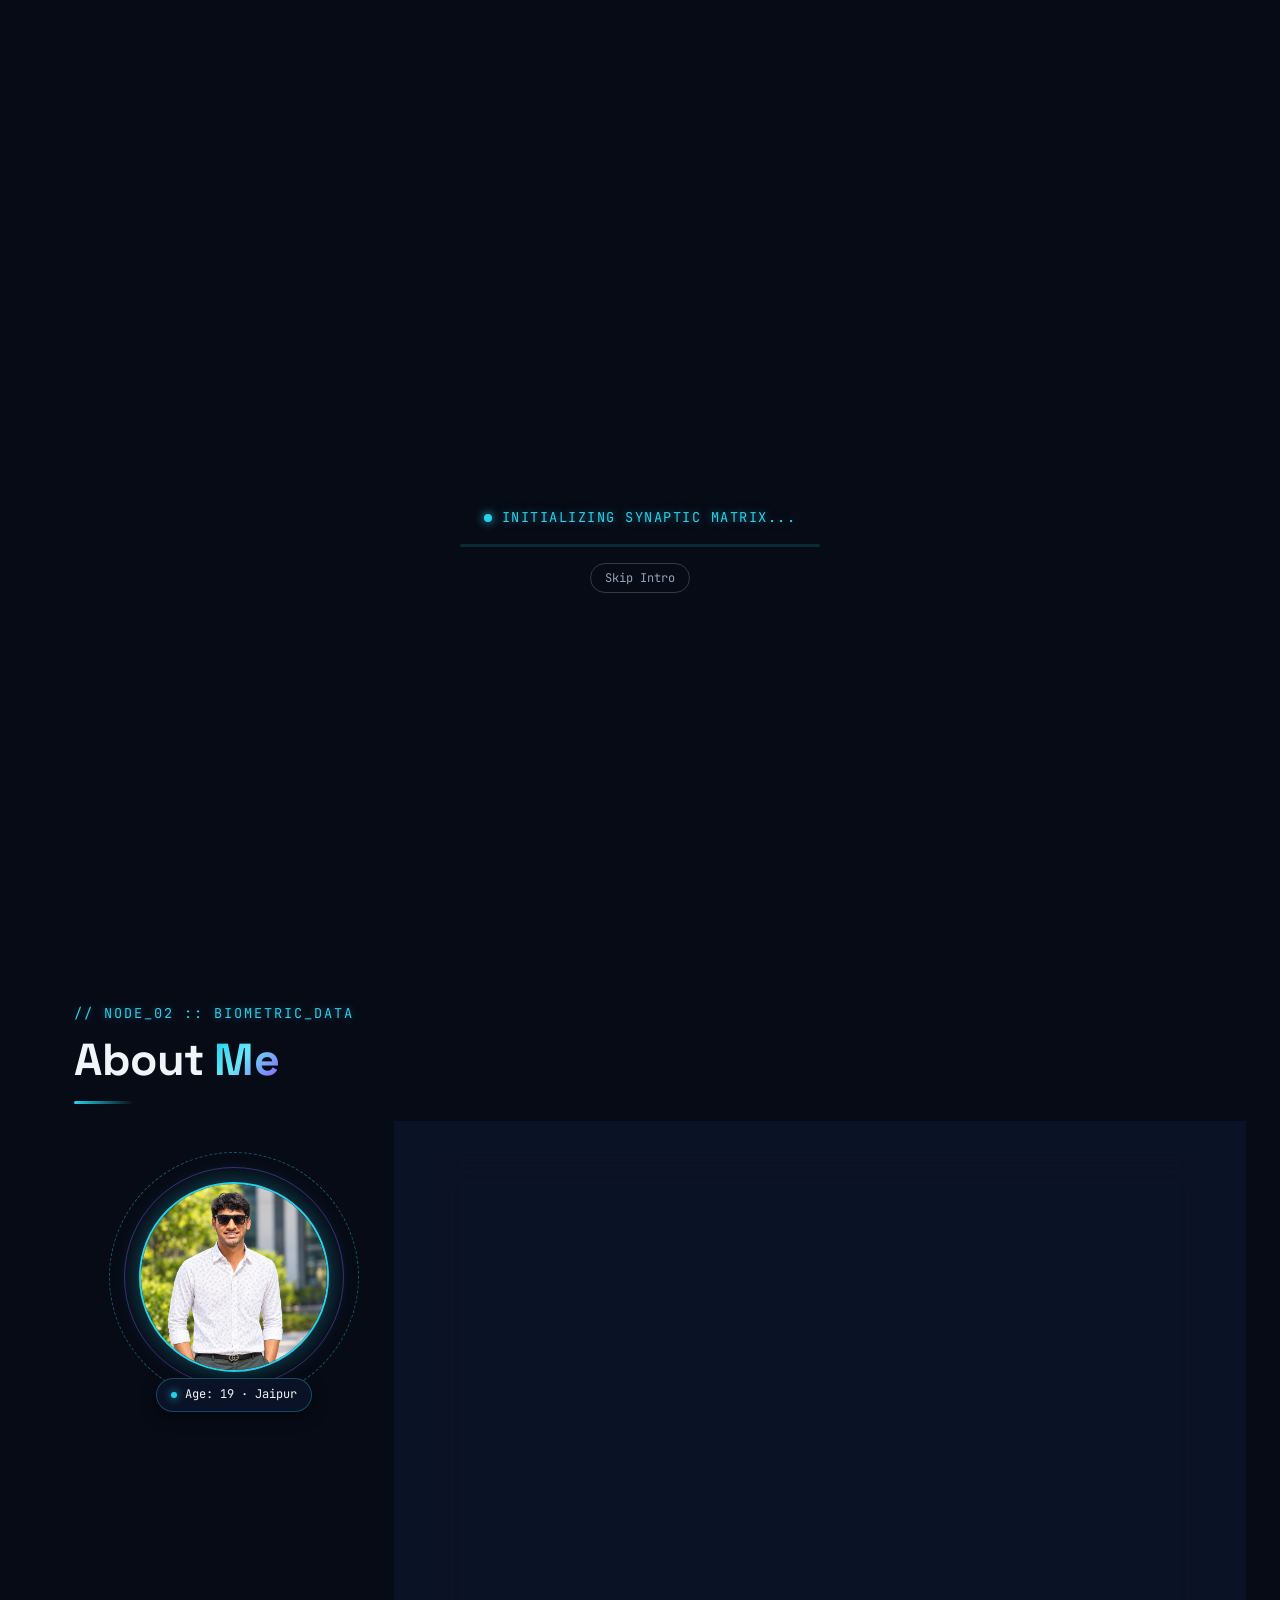
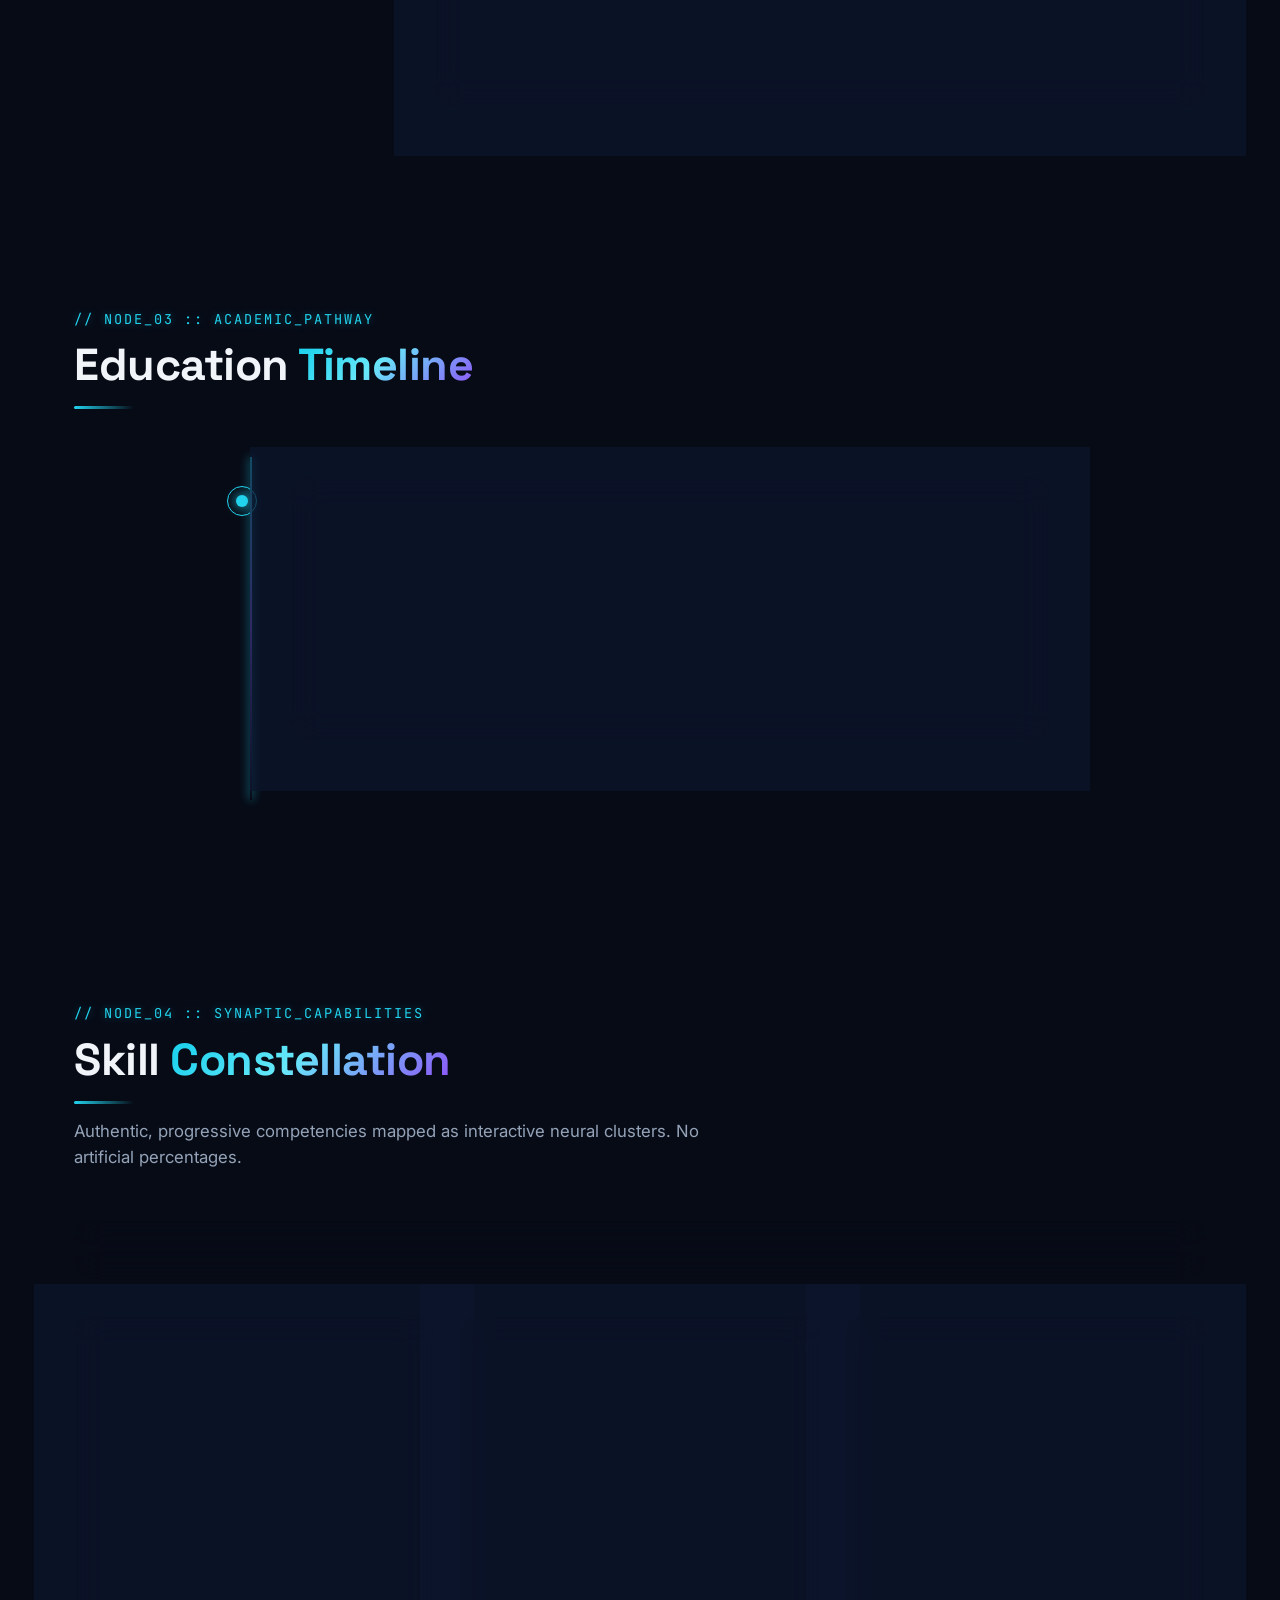
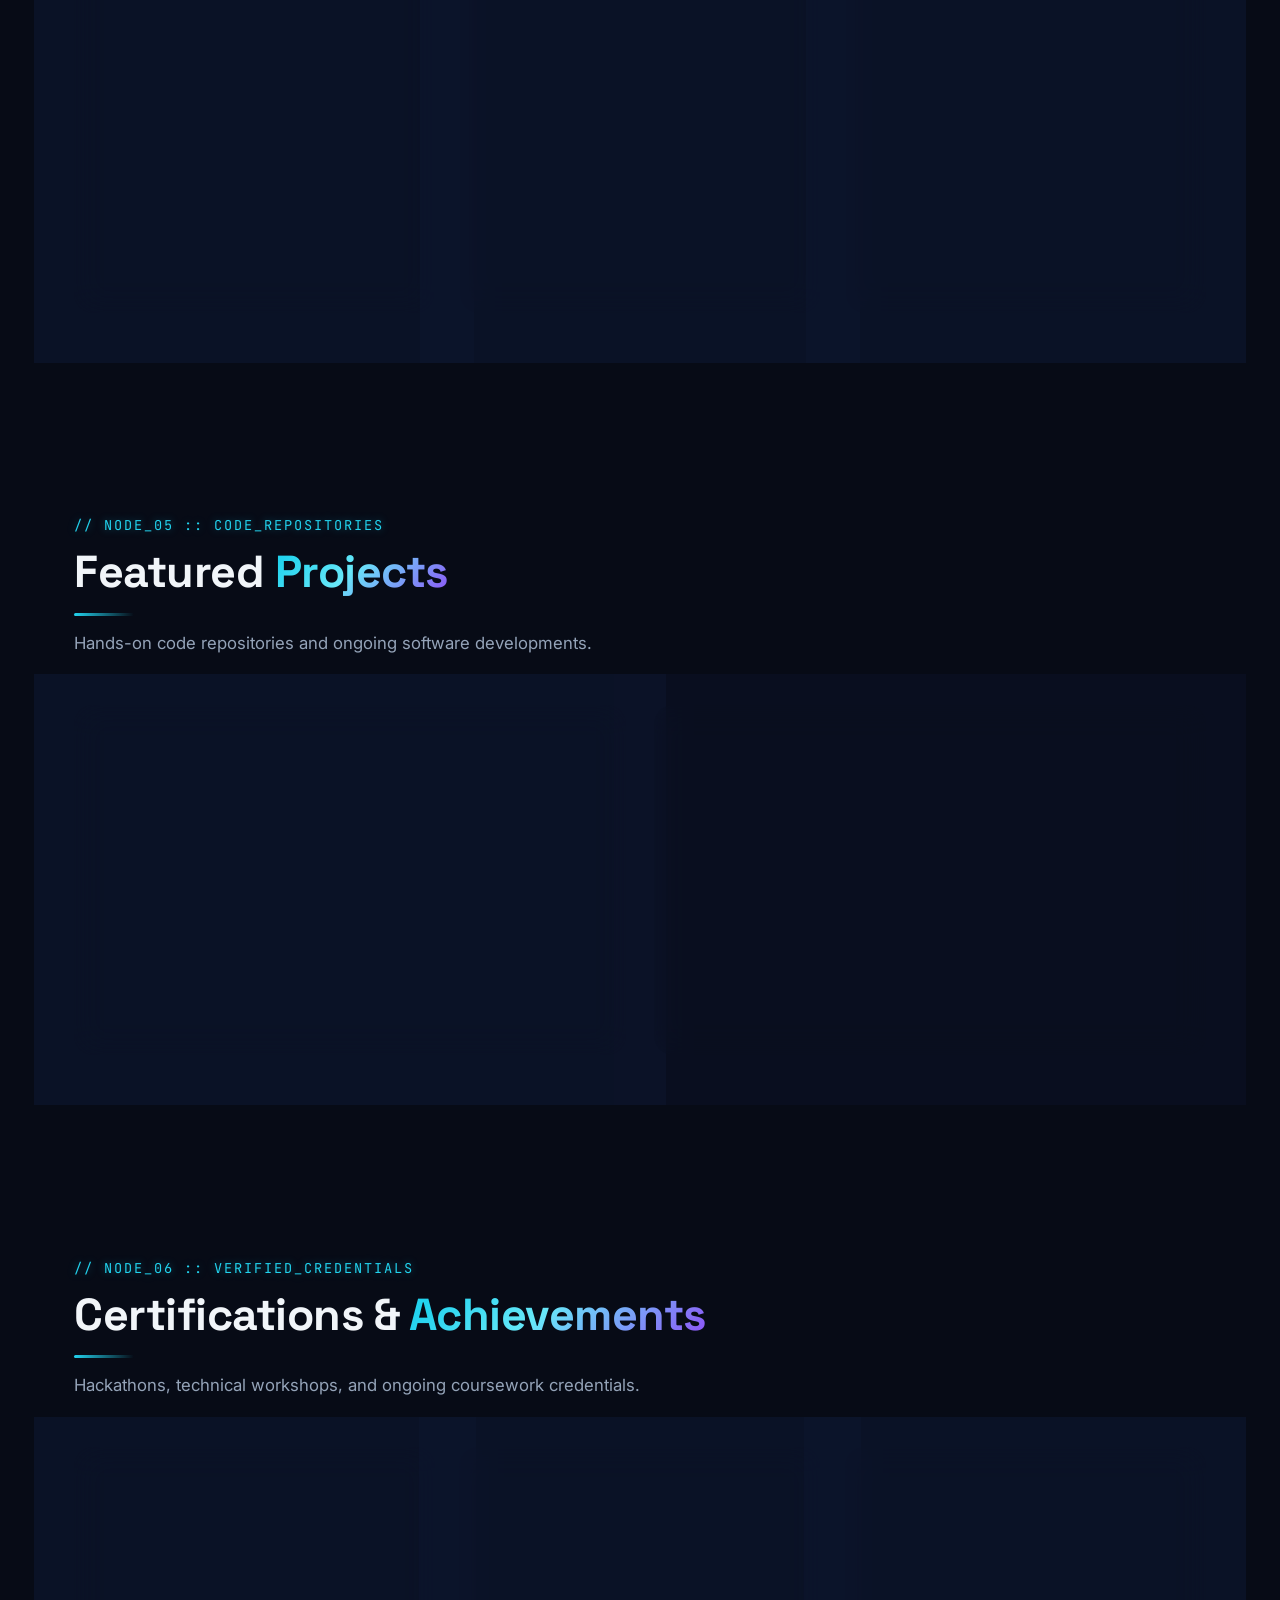
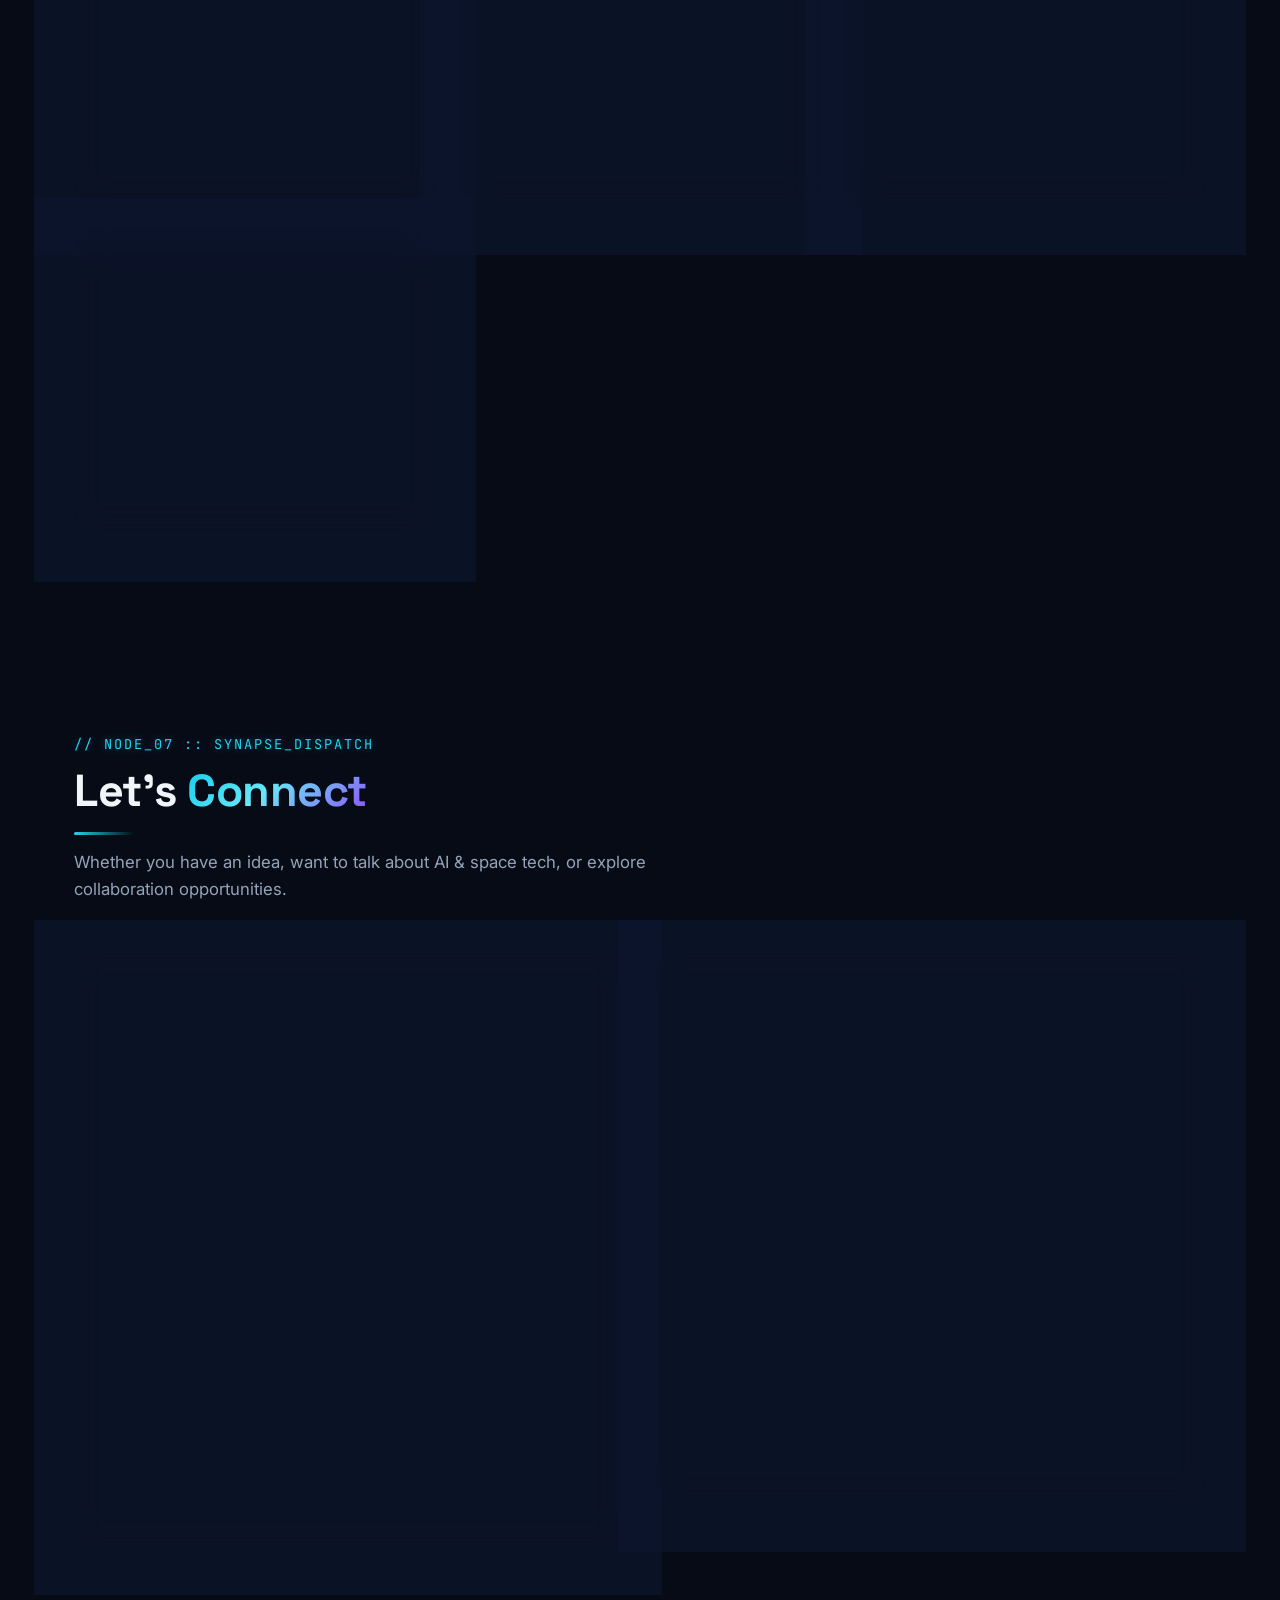
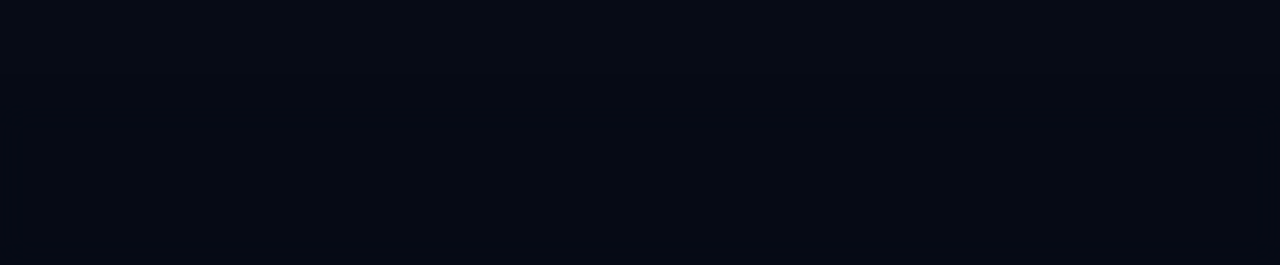
==== commit 900a3539: "Update index.html" ====
--- a/index.html
+++ b/index.html
@@ -1036,8 +1036,7 @@
   </script>
 
   <!-- Main JavaScript File -->
-  <script src="script.js"></script>
- <script src="https://cdn.botpress.cloud/webchat/v5.0/inject.js"></script>
+   <script src="https://cdn.botpress.cloud/webchat/v5.0/inject.js"></script>
 <script src="https://files.bpcontent.cloud/2026/10/13/16/20261013161236-A715DAOV.js" defer></script>
 </body>
 </html>
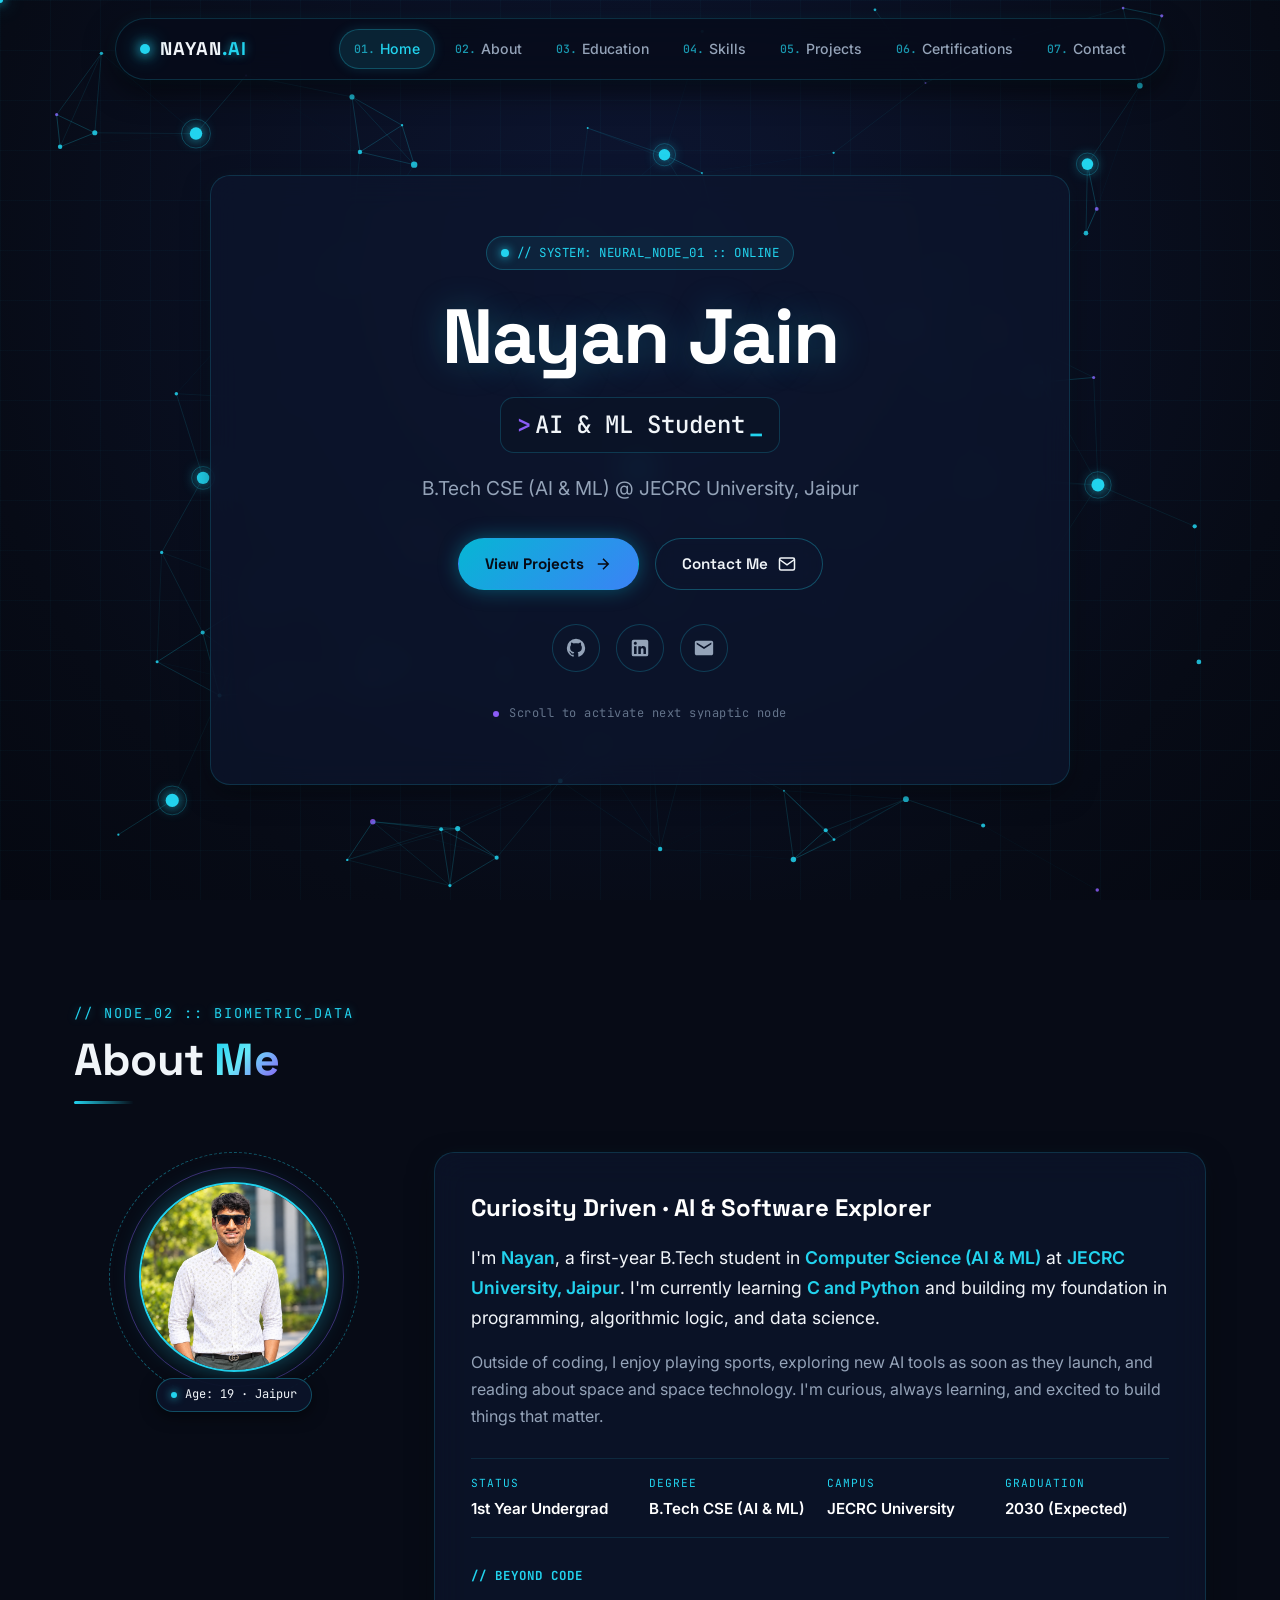
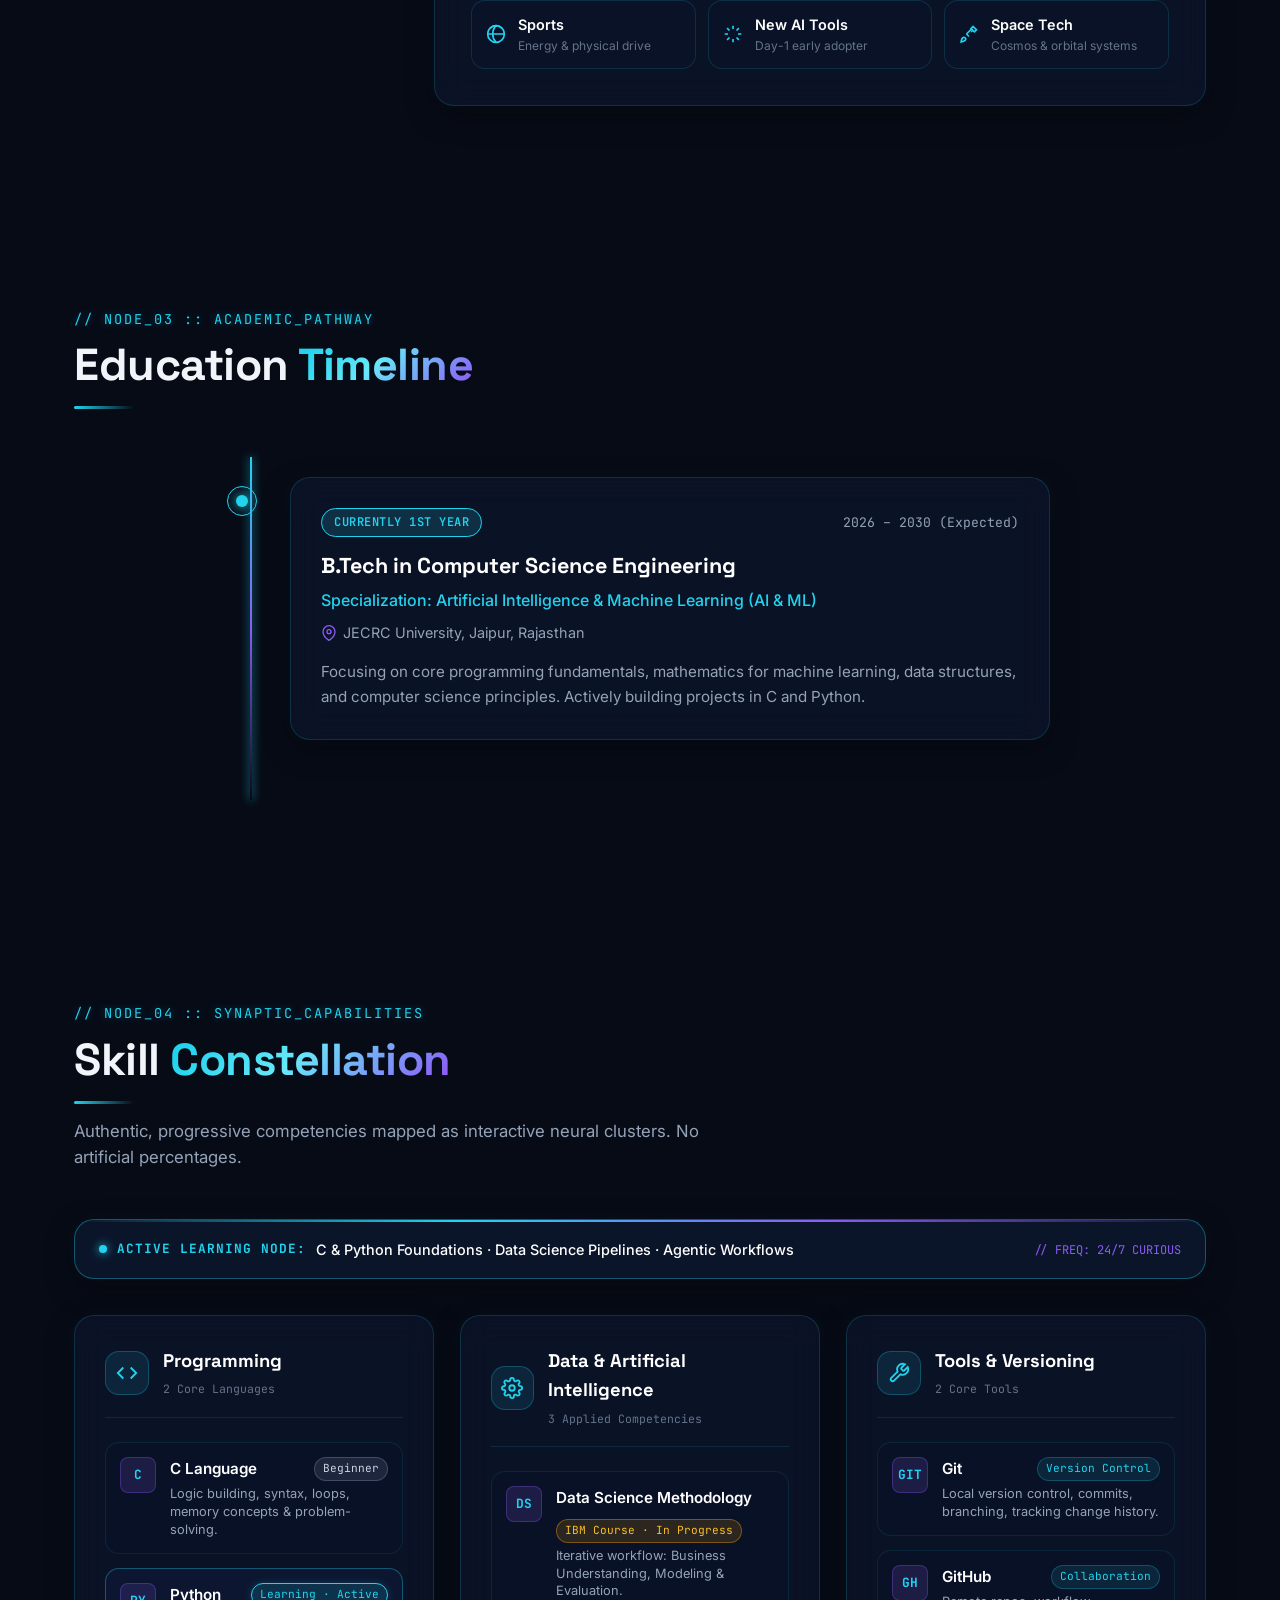
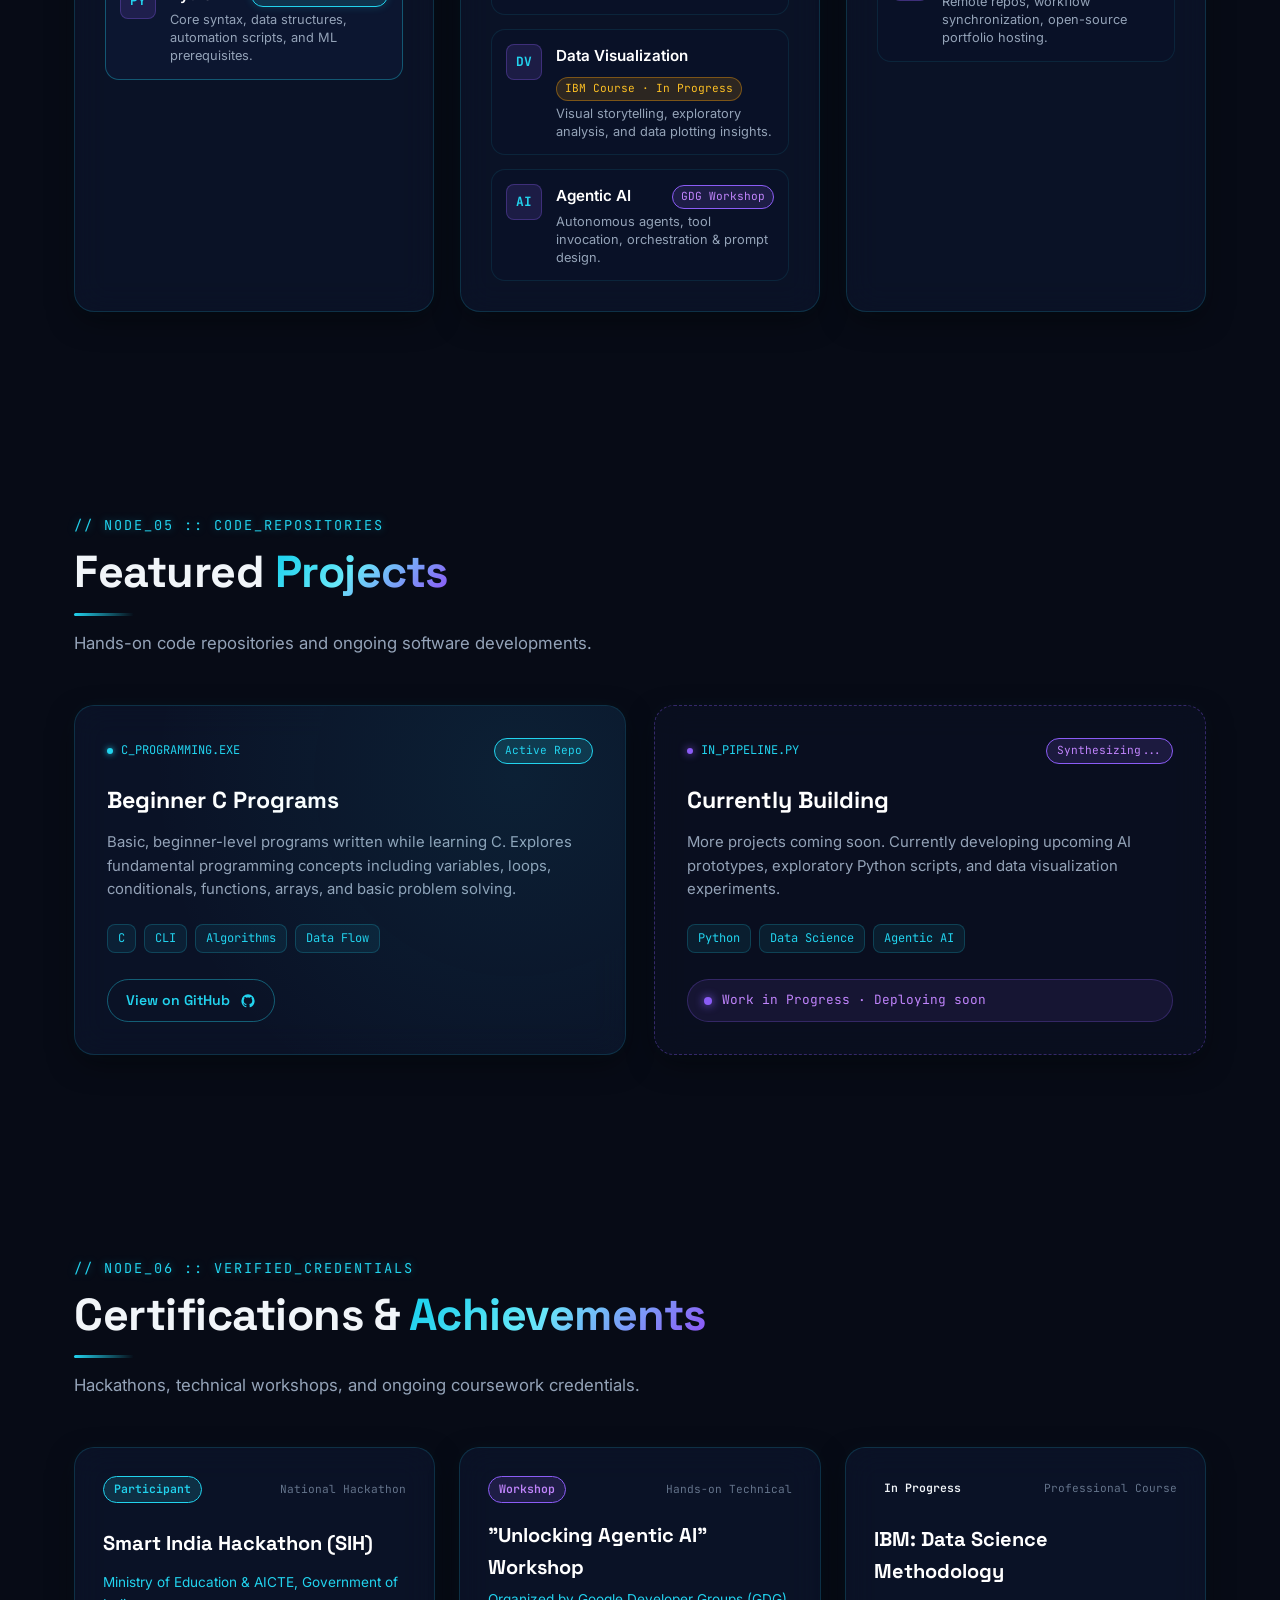
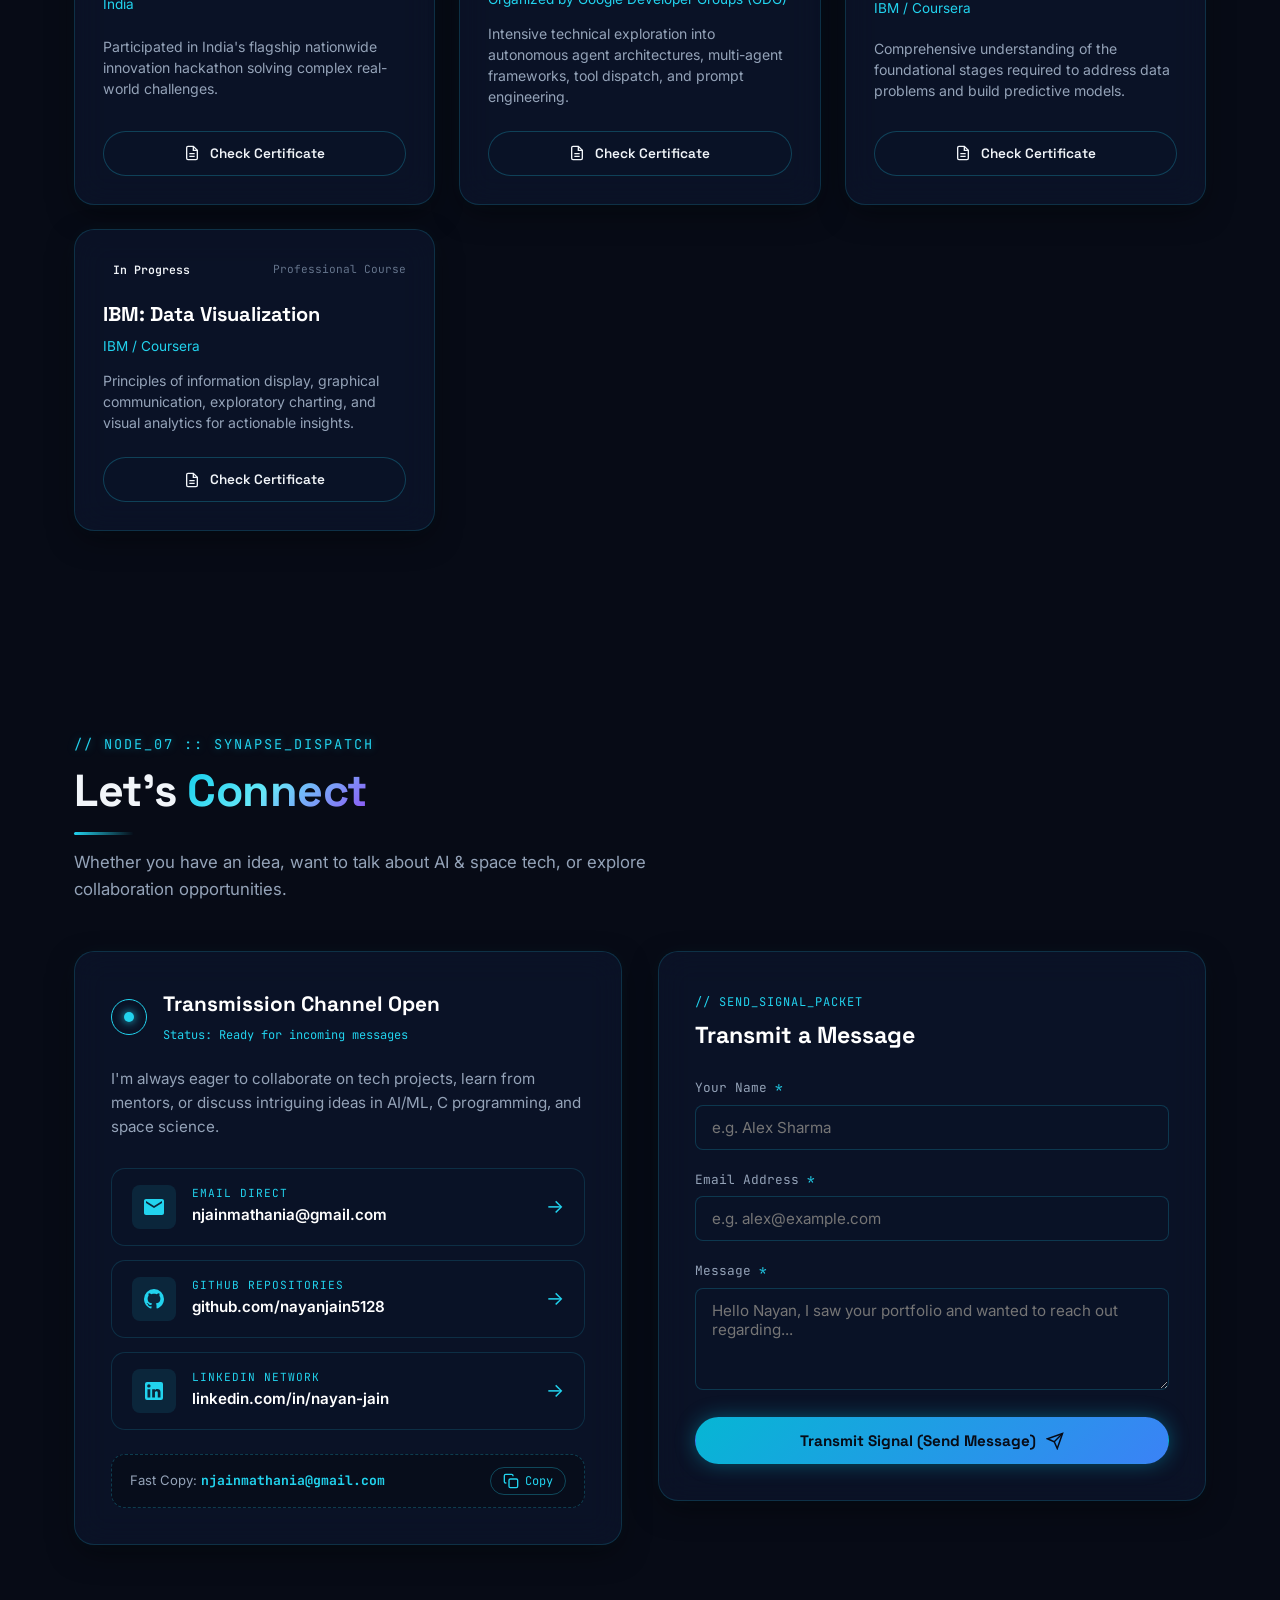
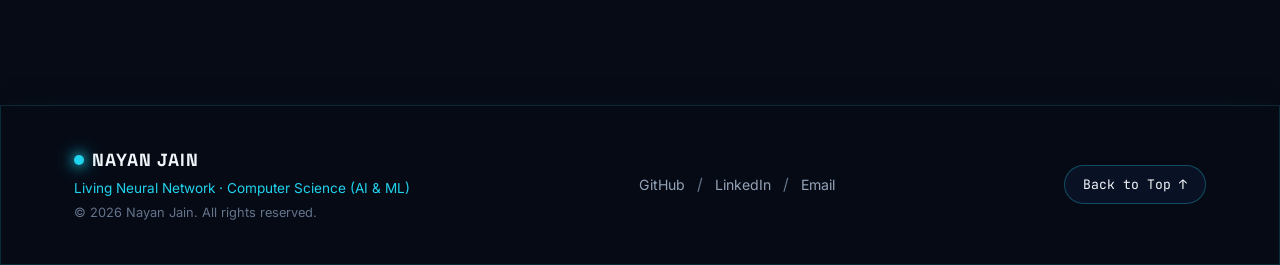
==== commit fc58c6bc: "Update index.html" ====
--- a/index.html
+++ b/index.html
@@ -1036,7 +1036,6 @@
   </script>
 
   <!-- Main JavaScript File -->
-   <script src="https://cdn.botpress.cloud/webchat/v5.0/inject.js"></script>
-<script src="https://files.bpcontent.cloud/2026/10/13/16/20261013161236-A715DAOV.js" defer></script>
+  <script src="script.js"></script>
 </body>
 </html>
